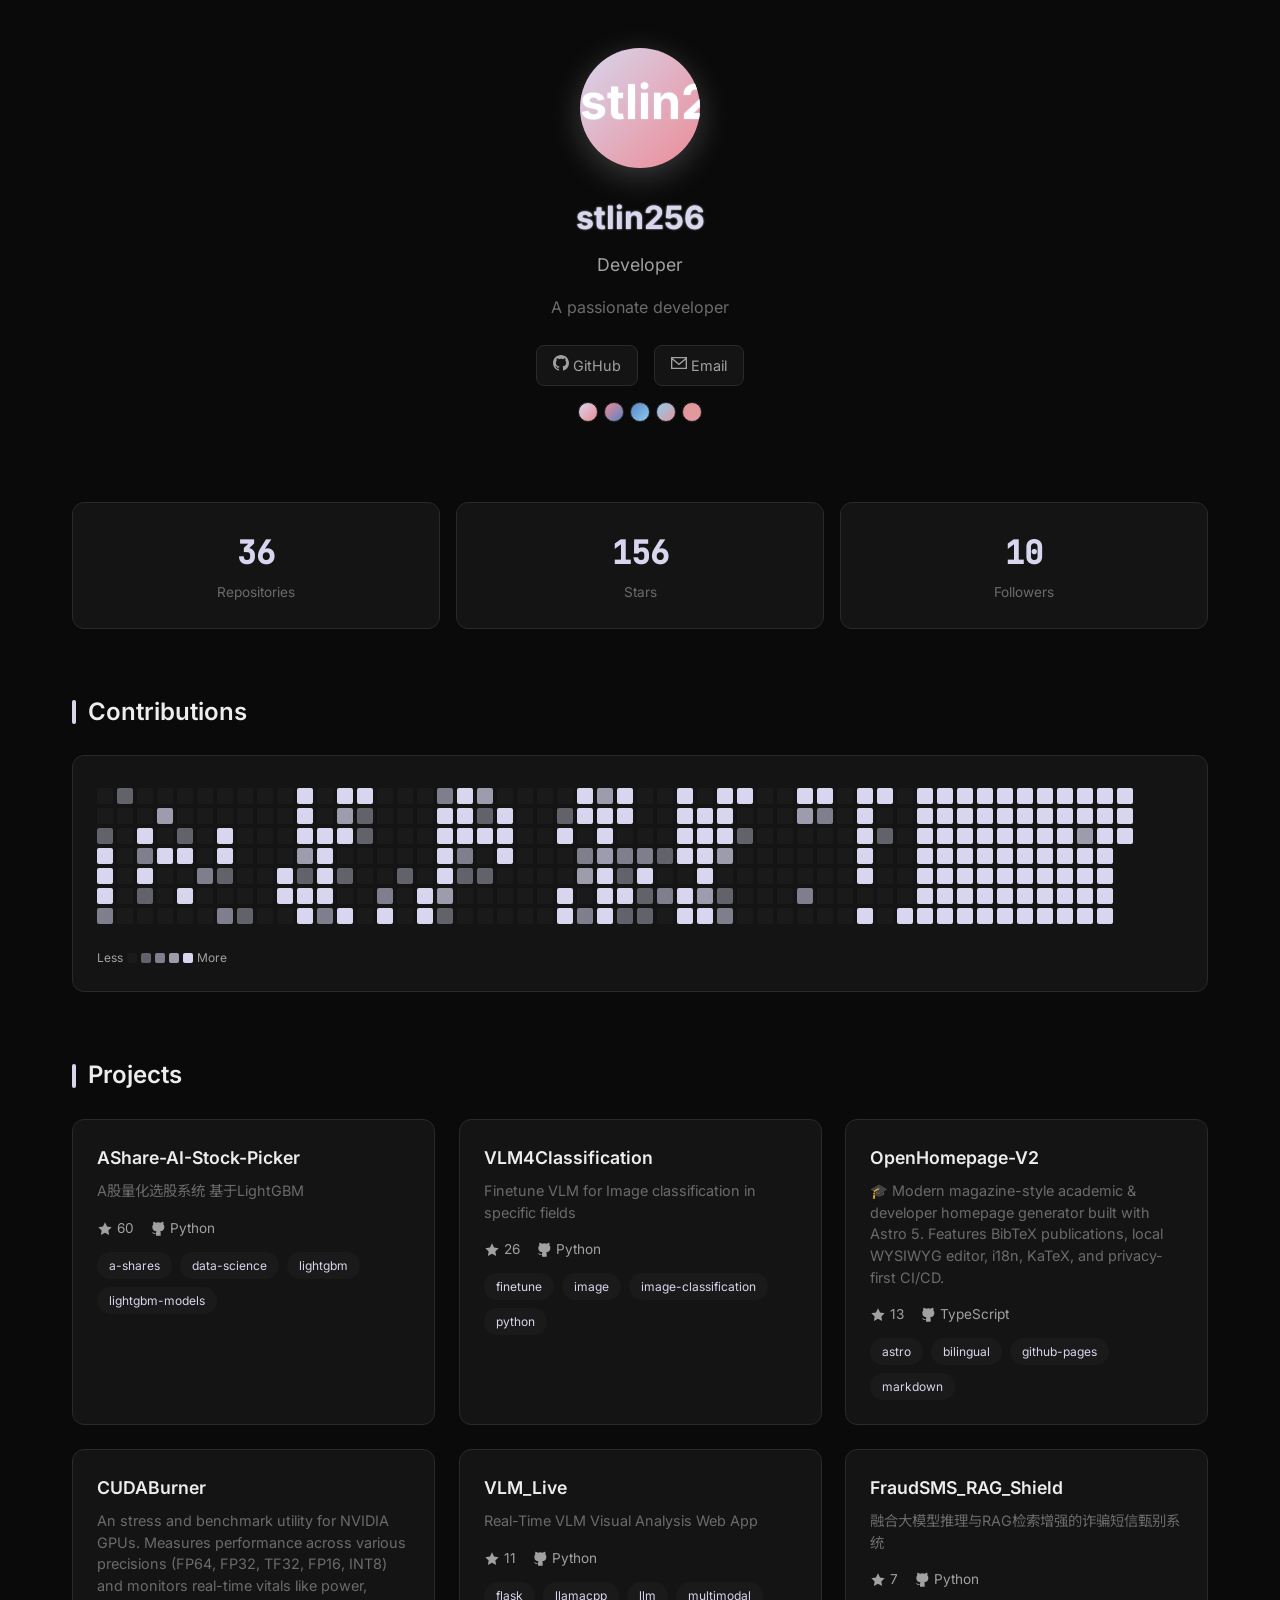
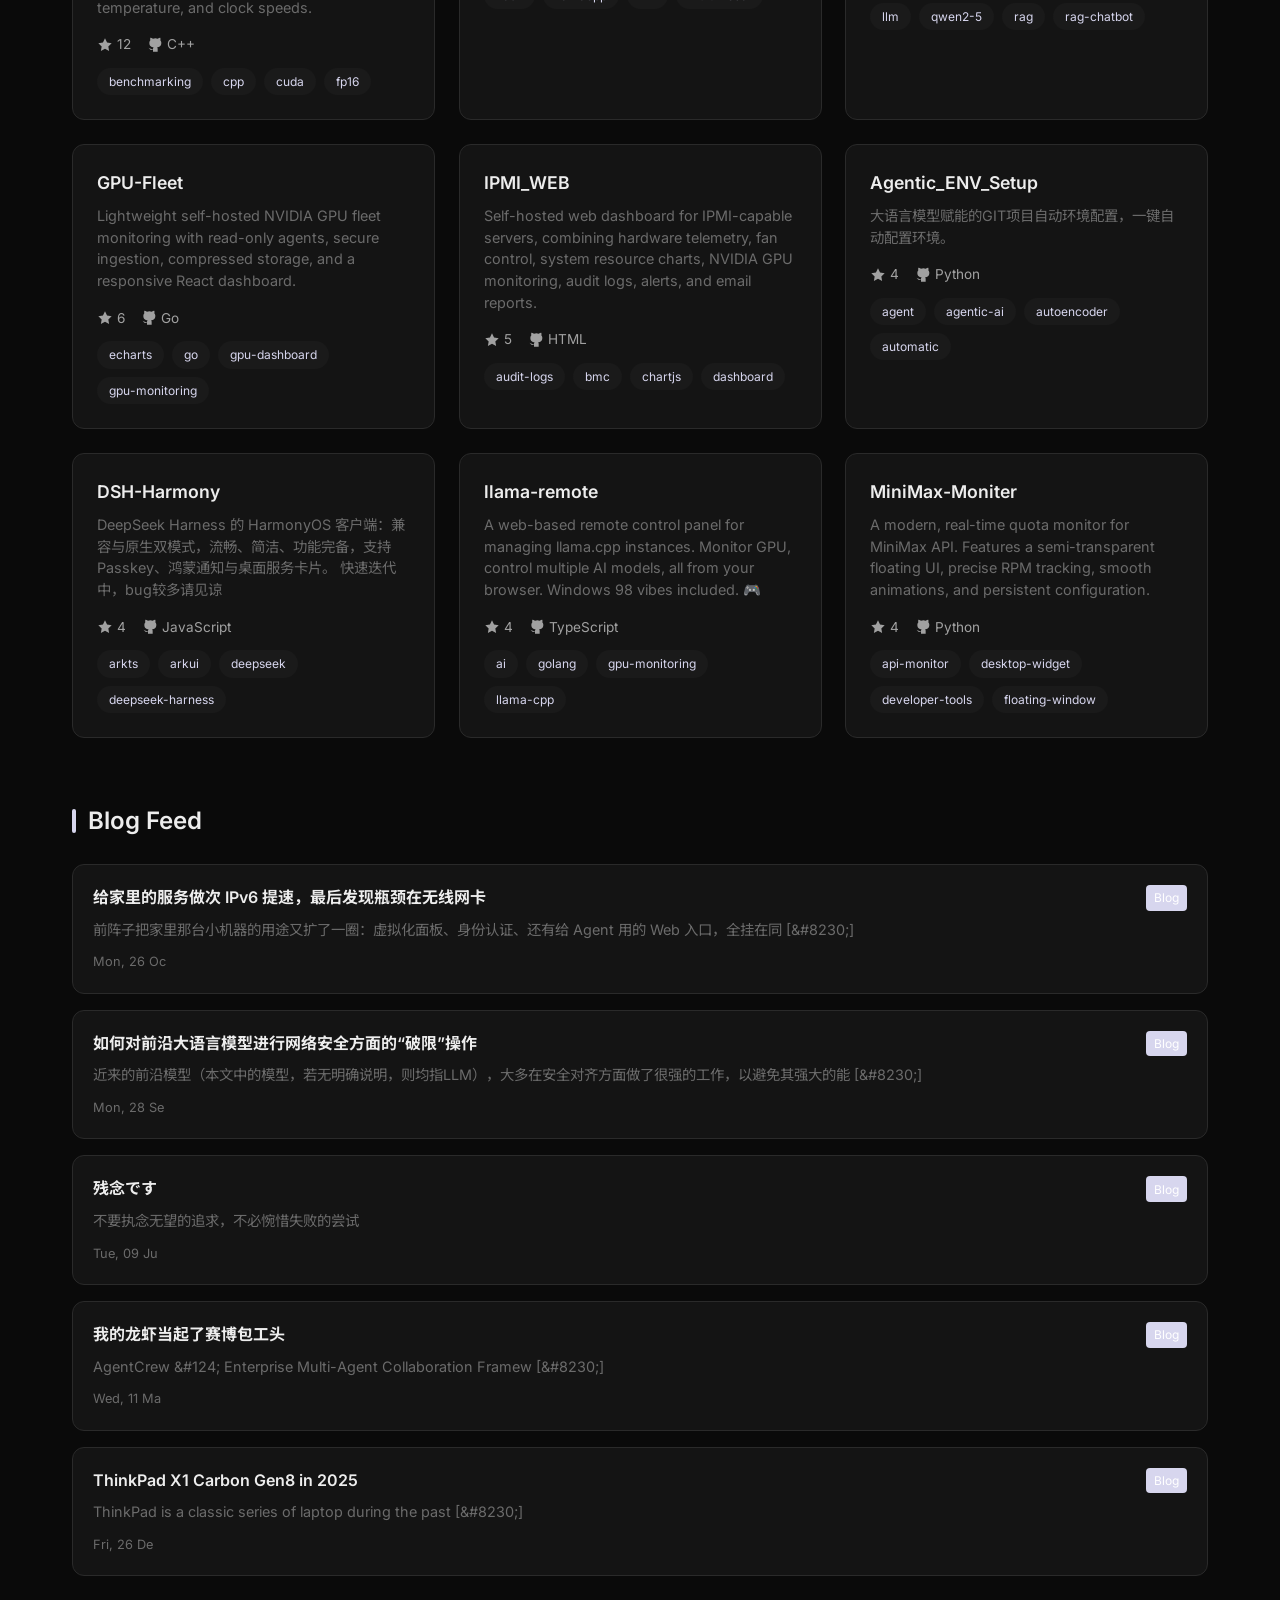
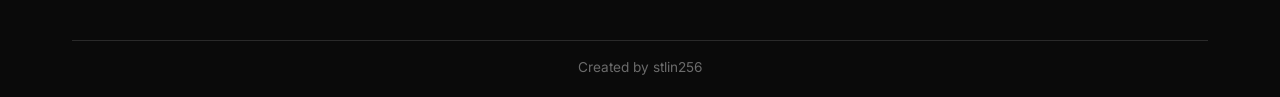
==== index.html @ cb75411f "deploy: c98217137fb2ddcba664c20211b975202f4ce685" ====
<!DOCTYPE html>
<html lang="zh-CN">
<head>
    <meta charset="UTF-8">
    <meta name="viewport" content="width=device-width, initial-scale=1.0">
    <title>stlin256 - Portfolio</title>
    <link rel="icon" href="static/favicon.ico" type="image/x-icon">
    <link rel="shortcut icon" href="static/favicon.ico" type="image/x-icon">
    <link rel="stylesheet" href="static/fonts.css">
    <style>
        :root {
            --bg-primary: #0a0a0a;
            --bg-secondary: #141414;
            --bg-tertiary: #1a1a1a;
            --text-primary: #ededed;
            --text-secondary: #a1a1a1;
            --text-muted: #6b6b6b;
            --accent: #b1b1b3;
            --accent-hover: #baaaac;
            --border: #2a2a2a;
            --code-bg: #1e1e1e;
            --gradient-start: #b1b1b3;
            --gradient-end: #baaaac;
        }

        * {
            margin: 0;
            padding: 0;
            box-sizing: border-box;
        }

        /* Glow animation keyframes */
        @keyframes glow-sweep {
            0% { text-shadow: 0 0 5px var(--accent), 0 0 10px var(--accent), 0 0 20px var(--accent), 0 0 30px var(--accent); opacity: 0.3; }
            20% { text-shadow: 0 0 10px var(--accent), 0 0 20px var(--accent), 0 0 40px var(--accent), 0 0 60px var(--accent); opacity: 1; }
            100% { text-shadow: 0 0 2px var(--accent); opacity: 1; }
        }

        /* Entrance animation keyframes */
        @keyframes fadeSlideUp {
            from { opacity: 0; transform: translateY(20px); }
            to { opacity: 1; transform: translateY(0); }
        }

        @keyframes fadeSlideLeft {
            from { opacity: 0; transform: translateX(20px); }
            to { opacity: 1; transform: translateX(0); }
        }

        @keyframes scaleIn {
            from { opacity: 0; transform: scale(0.95); }
            to { opacity: 1; transform: scale(1); }
        }

        /* Scroll-triggered animation */
        .animate-on-scroll {
            opacity: 0;
        }
        .animate-on-scroll.visible {
            animation-fill-mode: forwards;
        }

        @keyframes shimmer {
            0% { background-position: -200% center; }
            100% { background-position: 200% center; }
        }

        body {
            font-family: 'Inter', 'Noto Sans SC', -apple-system, BlinkMacSystemFont, sans-serif;
            background: var(--bg-primary);
            color: var(--text-primary);
            line-height: 1.6;
            min-height: 100vh;
        }

        .container {
            max-width: 1200px;
            margin: 0 auto;
            padding: 0 2rem;
        }

        /* Header */
        header {
            padding: 3rem 0;
            text-align: center;
        }

        .avatar {
            width: 120px;
            height: 120px;
            border-radius: 50%;
            margin: 0 auto 1.5rem;
            background: linear-gradient(135deg, var(--gradient-start), var(--gradient-end));
            display: flex;
            align-items: center;
            justify-content: center;
            font-size: 3rem;
            font-weight: 700;
            color: white;
            box-shadow: 0 8px 32px rgba(177, 177, 179, 0.3);
            transition: box-shadow 0.5s cubic-bezier(0.4, 0, 0.2, 1), transform 0.3s cubic-bezier(0.4, 0, 0.2, 1), filter 0.3s cubic-bezier(0.4, 0, 0.2, 1);
        }

        .avatar.glow {
            animation: glow-sweep 0.8s cubic-bezier(0.4, 0, 0.2, 1) forwards;
        }

        h1 {
            font-size: 2rem;
            font-weight: 700;
            margin-bottom: 0.5rem;
            background: linear-gradient(135deg, var(--text-primary), var(--accent));
            -webkit-background-clip: text;
            -webkit-text-fill-color: transparent;
            background-clip: text;
            transition: filter 0.3s cubic-bezier(0.4, 0, 0.2, 1);
        }

        h1.glow {
            animation: glow-sweep 0.8s cubic-bezier(0.4, 0, 0.2, 1) forwards;
        }

        .title {
            color: var(--text-secondary);
            font-size: 1.1rem;
            margin-bottom: 1rem;
        }

        .bio {
            color: var(--text-muted);
            max-width: 600px;
            margin: 0 auto 1.5rem;
        }

        .social-links {
            display: flex;
            gap: 1rem;
            justify-content: center;
            flex-wrap: wrap;
        }

        .social-link {
            color: var(--text-secondary);
            text-decoration: none;
            padding: 0.5rem 1rem;
            border-radius: 8px;
            background: var(--bg-secondary);
            border: 1px solid var(--border);
            transition: all 0.25s cubic-bezier(0.4, 0, 0.2, 1);
            font-size: 0.9rem;
        }

        .social-link:hover {
            background: var(--bg-tertiary);
            border-color: var(--accent);
            color: var(--accent);
        }

        /* GitHub Stats */
        .github-stats {
            display: grid;
            grid-template-columns: repeat(auto-fit, minmax(150px, 1fr));
            gap: 1rem;
            margin: 2rem 0;
        }

        .stat-card {
            background: var(--bg-secondary);
            border: 1px solid var(--border);
            border-radius: 12px;
            padding: 1.5rem;
            text-align: center;
            transition: all 0.3s cubic-bezier(0.4, 0, 0.2, 1);
        }

        .stat-card.animate-on-scroll {
            animation: fadeSlideUp 0.5s cubic-bezier(0.4, 0, 0.2, 1) forwards;
        }

        .stat-card:nth-child(1) { animation-delay: 0s; }
        .stat-card:nth-child(2) { animation-delay: 0.1s; }
        .stat-card:nth-child(3) { animation-delay: 0.2s; }

        .stat-card:hover {
            border-color: var(--accent);
            transform: translateY(-4px);
            box-shadow: 0 8px 25px rgba(0, 0, 0, 0.25);
        }

        .stat-value {
            font-size: 2rem;
            font-weight: 700;
            color: var(--accent);
            font-family: 'JetBrains Mono', monospace;
        }

        .stat-label {
            color: var(--text-muted);
            font-size: 0.85rem;
            margin-top: 0.25rem;
        }

        /* Sections */
        section {
            margin: 4rem 0;
        }

        .section-title {
            font-size: 1.5rem;
            font-weight: 600;
            margin-bottom: 1.5rem;
            display: flex;
            align-items: center;
            gap: 0.75rem;
        }

        .section-title.animate-on-scroll {
            animation: fadeSlideLeft 0.5s cubic-bezier(0.4, 0, 0.2, 1) forwards;
        }

        .section-title::before {
            content: '';
            width: 4px;
            height: 1.5rem;
            background: var(--accent);
            border-radius: 2px;
        }

        /* GitHub Contribution Graph */
        .contribution-graph {
            background: var(--bg-secondary);
            border: 1px solid var(--border);
            border-radius: 12px;
            padding: 1.5rem;
            overflow-x: auto;
        }

        .contribution-graph.animate-on-scroll {
            animation: fadeSlideUp 0.5s cubic-bezier(0.4, 0, 0.2, 1) forwards;
        }

        .contribution-grid {
            display: flex;
            gap: 3px;
            padding: 0.5rem 0;
        }

        @media (min-width: 769px) {
            .contribution-graph {
                overflow-x: auto;
            }
            .contribution-grid {
                gap: 4px;
            }
        }

        .contribution-week {
            display: flex;
            flex-direction: column;
            gap: 3px;
        }

        .contribution-day {
            width: 12px;
            height: 12px;
            border-radius: 2px;
            transition: transform 0.1s;
        }

        @media (min-width: 769px) {
            .contribution-day {
                width: 16px;
                height: 16px;
            }
            .contribution-week {
                gap: 4px;
            }
        }

        .contribution-day:hover {
            transform: scale(1.4);
            transition: transform 0.15s cubic-bezier(0.4, 0, 0.2, 1);
        }

        .contribution-day.c0 {
            background: var(--bg-tertiary) !important;
        }

        .contribution-day.c1 {
            background: var(--accent);
            opacity: 0.4;
        }

        .contribution-day.c2 {
            background: var(--accent);
            opacity: 0.55;
        }

        .contribution-day.c3 {
            background: var(--accent);
            opacity: 0.7;
        }

        .contribution-day.c4,
        .contribution-day.c5,
        .contribution-day.c6,
        .contribution-day.c7,
        .contribution-day.c8,
        .contribution-day.c9,
        .contribution-day.c10,
        .contribution-day.c11,
        .contribution-day.c12,
        .contribution-day.c13,
        .contribution-day.c14,
        .contribution-day.c15,
        .contribution-day.c16,
        .contribution-day.c17,
        .contribution-day.c18,
        .contribution-day.c19,
        .contribution-day.c20,
        .contribution-day.c21,
        .contribution-day.c22,
        .contribution-day.c23,
        .contribution-day.c24,
        .contribution-day.c25,
        .contribution-day.c26,
        .contribution-day.c27,
        .contribution-day.c28,
        .contribution-day.c29,
        .contribution-day.c30,
        .contribution-day.c31,
        .contribution-day.c32,
        .contribution-day.c33,
        .contribution-day.c34,
        .contribution-day.c35,
        .contribution-day.c36,
        .contribution-day.c37,
        .contribution-day.c38,
        .contribution-day.c39,
        .contribution-day.c40,
        .contribution-day.c41,
        .contribution-day.c42,
        .contribution-day.c43,
        .contribution-day.c44,
        .contribution-day.c45,
        .contribution-day.c46,
        .contribution-day.c47,
        .contribution-day.c48,
        .contribution-day.c49,
        .contribution-day.c50,
        .contribution-day.c51,
        .contribution-day.c52,
        .contribution-day.c53,
        .contribution-day.c54,
        .contribution-day.c55 {
            background: var(--accent) !important;
        }

        .contribution-legend {
            display: flex;
            align-items: center;
            gap: 4px;
            margin-top: 1rem;
            font-size: 0.75rem;
            color: var(--text-secondary);
        }

        .contribution-legend .contribution-day {
            width: 10px;
            height: 10px;
        }

        /* Projects Grid */
        .projects-grid {
            display: grid;
            grid-template-columns: repeat(auto-fill, minmax(320px, 1fr));
            gap: 1.5rem;
        }

        .project-card {
            background: var(--bg-secondary);
            border: 1px solid var(--border);
            border-radius: 12px;
            padding: 1.5rem;
            transition: all 0.3s cubic-bezier(0.4, 0, 0.2, 1);
            text-decoration: none;
            color: inherit;
            display: block;
            cursor: pointer;
        }

        .project-card.animate-on-scroll {
            animation: scaleIn 0.4s cubic-bezier(0.4, 0, 0.2, 1) forwards;
        }

        .project-card:hover {
            border-color: var(--accent);
            transform: translateY(-6px) scale(1.02);
            box-shadow: 0 16px 50px rgba(0, 0, 0, 0.35);
        }

        .project-name {
            font-size: 1.1rem;
            font-weight: 600;
            margin-bottom: 0.5rem;
            color: var(--text-primary);
        }

        .project-desc {
            color: var(--text-muted);
            font-size: 0.9rem;
            margin-bottom: 1rem;
            line-height: 1.5;
        }

        .project-stats {
            display: flex;
            gap: 1rem;
            font-size: 0.85rem;
            color: var(--text-secondary);
        }

        .project-stat {
            display: flex;
            align-items: center;
            gap: 0.25rem;
        }

        .project-stat svg {
            width: 16px;
            height: 16px;
        }

        .project-topics {
            display: flex;
            gap: 0.5rem;
            flex-wrap: wrap;
            margin-top: 0.75rem;
        }

        .topic {
            background: var(--bg-tertiary);
            color: var(--accent);
            padding: 0.25rem 0.75rem;
            border-radius: 20px;
            font-size: 0.75rem;
        }

        /* RSS Feed */
        .rss-list {
            display: flex;
            flex-direction: column;
            gap: 1rem;
        }

        .rss-item {
            background: var(--bg-secondary);
            border: 1px solid var(--border);
            border-radius: 12px;
            padding: 1.25rem;
            transition: all 0.3s cubic-bezier(0.4, 0, 0.2, 1);
            text-decoration: none;
            color: inherit;
            display: block;
            cursor: pointer;
        }

        .rss-item.animate-on-scroll {
            animation: fadeSlideLeft 0.4s cubic-bezier(0.4, 0, 0.2, 1) forwards;
        }

        .rss-item:hover {
            border-color: var(--accent);
            transform: translateX(8px);
            box-shadow: 0 8px 25px rgba(0, 0, 0, 0.2);
        }

        .rss-header {
            display: flex;
            flex-wrap: wrap;
            align-items: center;
            gap: 8px;
            margin-bottom: 0.5rem;
        }

        .rss-title {
            font-weight: 600;
            color: var(--text-primary);
            flex: 1;
            min-width: 200px;
        }

        .rss-source {
            background: var(--accent);
            color: white;
            padding: 0.2rem 0.5rem;
            border-radius: 4px;
            font-size: 0.75rem;
            white-space: nowrap;
        }

        .rss-summary {
            color: var(--text-muted);
            font-size: 0.9rem;
            line-height: 1.5;
        }

        .rss-date {
            color: var(--text-muted);
            font-size: 0.8rem;
            margin-top: 0.75rem;
        }

        /* Footer */
        footer {
            text-align: center;
            padding: 1rem 0;
            color: var(--text-muted);
            font-size: 0.85rem;
            border-top: 1px solid var(--border);
            margin-top: 2rem;
        }


        /* Contribution Tooltip */
        .contrib-tooltip {
            position: absolute;
            background: rgba(0, 0, 0, 0.85);
            color: #fff;
            padding: 6px 12px;
            border-radius: 6px;
            font-size: 12px;
            font-weight: 500;
            pointer-events: none;
            opacity: 0;
            transition: opacity 0.2s;
            z-index: 1000;
            white-space: nowrap;
            transform: translate(-50%, -100%);
            margin-top: -8px;
            box-shadow: 0 4px 12px rgba(0, 0, 0, 0.3);
        }
        .contrib-tooltip::after {
            content: '';
            position: absolute;
            top: 100%;
            left: 50%;
            margin-left: -5px;
            border-width: 5px;
            border-style: solid;
            border-color: rgba(0, 0, 0, 0.85) transparent transparent transparent;
        }

        .contribution-day.active {
            transform: scale(1.3);
            box-shadow: 0 0 0 1px var(--bg-primary);
        }

        /* Responsive */
        @media (max-width: 768px) {
            .container {
                padding: 0 1rem;
            }
            
            h1 {
                font-size: 1.5rem;
            }
            
            .projects-grid {
                grid-template-columns: 1fr;
            }
            
            .github-stats {
                grid-template-columns: repeat(2, 1fr);
            }
        }
    </style>
</head>
<body>
    <div class="container">
        <!-- Header -->
        <header>
            <div class="avatar">
                
                <img src="https://avatars.githubusercontent.com/u/196904574?v=4" alt="stlin256" style="width: 100%; height: 100%; border-radius: 50%; object-fit: cover;">
                
            </div>
            <h1>stlin256</h1>
            <p class="title">Developer</p>
            <p class="bio">A passionate developer</p>
            <div class="social-links">
                
                <a href="https://github.com/stlin256" target="_blank" class="social-link">
                    <svg width="16" height="16" viewBox="0 0 24 24" fill="currentColor"><path d="M12 0c-6.626 0-12 5.373-12 12 0 5.302 3.438 9.8 8.207 11.387.599.111.793-.261.793-.577v-2.234c-3.338.726-4.033-1.416-4.033-1.416-.546-1.387-1.333-1.756-1.333-1.756-1.089-.745.083-.729.083-.729 1.205.084 1.839 1.237 1.839 1.237 1.07 1.834 2.807 1.304 3.492.997.107-.775.418-1.305.762-1.604-2.665-.305-5.467-1.334-5.467-5.931 0-1.311.469-2.381 1.236-3.221-.124-.303-.535-1.524.117-3.176 0 0 1.008-.322 3.301 1.23.957-.266 1.983-.399 3.003-.404 1.02.005 2.047.138 3.006.404 2.291-1.552 3.297-1.23 3.297-1.23.653 1.653.242 2.874.118 3.176.77.84 1.235 1.911 1.235 3.221 0 4.609-2.807 5.624-5.479 5.921.43.372.823 1.102.823 2.222v3.293c0 .319.192.694.801.576 4.765-1.589 8.199-6.086 8.199-11.386 0-6.627-5.373-12-12-12z"/></svg>
                    GitHub
                </a>
                
                
                <a href="mailto:yjzlxljy@outlook.com" class="social-link">
                    <svg width="16" height="16" viewBox="0 0 24 24" fill="currentColor"><path d="M0 3v18h24v-18h-24zm21.518 2l-9.518 7.713-9.518-7.713h19.036zm-19.518 14v-11.817l10 8.104 10-8.104v11.817h-20z"/></svg>
                    Email
                </a>
                
                
            </div>
            <!-- Color Scheme Buttons -->
            <div class="color-schemes" style="display:flex;justify-content:center;gap:6px;margin-top:1rem">
                
                <button class="scheme-btn" data-scheme="0" 
                    style="width:20px;height:20px;border-radius:50%;border:1px solid var(--border);cursor:pointer;padding:0;background:linear-gradient(135deg, #d7d6ee, #ec8b95)"
                    title="Scheme 1"></button>
                
                <button class="scheme-btn" data-scheme="1" 
                    style="width:20px;height:20px;border-radius:50%;border:1px solid var(--border);cursor:pointer;padding:0;background:linear-gradient(135deg, #ec8b95, #5a83c5)"
                    title="Scheme 2"></button>
                
                <button class="scheme-btn" data-scheme="2" 
                    style="width:20px;height:20px;border-radius:50%;border:1px solid var(--border);cursor:pointer;padding:0;background:linear-gradient(135deg, #5a83c5, #8dccf0)"
                    title="Scheme 3"></button>
                
                <button class="scheme-btn" data-scheme="3" 
                    style="width:20px;height:20px;border-radius:50%;border:1px solid var(--border);cursor:pointer;padding:0;background:linear-gradient(135deg, #8dccf0, #e2989d)"
                    title="Scheme 4"></button>
                
                <button class="scheme-btn" data-scheme="4" 
                    style="width:20px;height:20px;border-radius:50%;border:1px solid var(--border);cursor:pointer;padding:0;background:linear-gradient(135deg, #e2989d, #e2989d)"
                    title="Scheme 5"></button>
                
            </div>
        </header>

        <!-- GitHub Stats -->
        
        <div class="github-stats">
            <div class="stat-card animate-on-scroll">
                <div class="stat-value">36</div>
                <div class="stat-label">Repositories</div>
            </div>
            <div class="stat-card animate-on-scroll">
                <div class="stat-value">156</div>
                <div class="stat-label">Stars</div>
            </div>
            <div class="stat-card animate-on-scroll">
                <div class="stat-value">10</div>
                <div class="stat-label">Followers</div>
            </div>
        </div>
        

        <!-- GitHub Contributions -->
        
        <section>
            <h2 class="section-title animate-on-scroll">Contributions</h2>
            <div class="contribution-graph animate-on-scroll">
                
                
                    
                        
                    
                        
                    
                        
                    
                        
                    
                        
                    
                        
                    
                        
                    
                
                    
                        
                    
                        
                    
                        
                    
                        
                    
                        
                    
                        
                    
                        
                    
                
                    
                        
                    
                        
                    
                        
                    
                        
                    
                        
                    
                        
                    
                        
                    
                
                    
                        
                    
                        
                    
                        
                    
                        
                    
                        
                    
                        
                    
                        
                    
                
                    
                        
                    
                        
                    
                        
                    
                        
                    
                        
                    
                        
                    
                        
                    
                
                    
                        
                    
                        
                    
                        
                    
                        
                    
                        
                    
                        
                    
                        
                    
                
                    
                        
                    
                        
                    
                        
                    
                        
                    
                        
                    
                        
                    
                        
                    
                
                    
                        
                    
                        
                    
                        
                    
                        
                    
                        
                    
                        
                    
                        
                    
                
                    
                        
                    
                        
                    
                        
                    
                        
                    
                        
                    
                        
                    
                        
                    
                
                    
                        
                    
                        
                    
                        
                    
                        
                    
                        
                    
                        
                    
                        
                    
                
                    
                        
                    
                        
                    
                        
                    
                        
                    
                        
                    
                        
                    
                        
                    
                
                    
                        
                    
                        
                    
                        
                    
                        
                    
                        
                    
                        
                    
                        
                    
                
                    
                        
                    
                        
                    
                        
                    
                        
                    
                        
                    
                        
                    
                        
                    
                
                    
                        
                    
                        
                    
                        
                    
                        
                    
                        
                    
                        
                    
                        
                    
                
                    
                        
                    
                        
                    
                        
                    
                        
                    
                        
                    
                        
                    
                        
                    
                
                    
                        
                    
                        
                    
                        
                    
                        
                    
                        
                    
                        
                    
                        
                    
                
                    
                        
                    
                        
                    
                        
                    
                        
                    
                        
                    
                        
                    
                        
                    
                
                    
                        
                    
                        
                    
                        
                    
                        
                    
                        
                    
                        
                    
                        
                    
                
                    
                        
                    
                        
                    
                        
                    
                        
                    
                        
                    
                        
                    
                        
                    
                
                    
                        
                    
                        
                    
                        
                    
                        
                    
                        
                    
                        
                    
                        
                    
                
                    
                        
                    
                        
                    
                        
                    
                        
                    
                        
                    
                        
                    
                        
                    
                
                    
                        
                    
                        
                    
                        
                    
                        
                    
                        
                    
                        
                    
                        
                    
                
                    
                        
                    
                        
                    
                        
                    
                        
                    
                        
                    
                        
                    
                        
                    
                
                    
                        
                    
                        
                    
                        
                    
                        
                    
                        
                    
                        
                    
                        
                    
                
                    
                        
                    
                        
                    
                        
                    
                        
                    
                        
                    
                        
                    
                        
                    
                
                    
                        
                    
                        
                    
                        
                    
                        
                    
                        
                    
                        
                    
                        
                    
                
                    
                        
                    
                        
                    
                        
                    
                        
                    
                        
                    
                        
                    
                        
                    
                
                    
                        
                    
                        
                    
                        
                    
                        
                    
                        
                    
                        
                    
                        
                    
                
                    
                        
                    
                        
                    
                        
                    
                        
                    
                        
                    
                        
                    
                        
                    
                
                    
                        
                    
                        
                    
                        
                    
                        
                    
                        
                    
                        
                    
                        
                    
                
                    
                        
                    
                        
                    
                        
                    
                        
                    
                        
                    
                        
                    
                        
                    
                
                    
                        
                    
                        
                    
                        
                    
                        
                    
                        
                    
                        
                    
                        
                    
                
                    
                        
                    
                        
                    
                        
                    
                        
                    
                        
                    
                        
                    
                        
                    
                
                    
                        
                    
                        
                    
                        
                    
                        
                    
                        
                    
                        
                    
                        
                    
                
                    
                        
                    
                        
                    
                        
                    
                        
                    
                        
                    
                        
                    
                        
                    
                
                    
                        
                    
                        
                    
                        
                    
                        
                    
                        
                    
                        
                    
                        
                    
                
                    
                        
                    
                        
                    
                        
                    
                        
                    
                        
                    
                        
                    
                        
                    
                
                    
                        
                    
                        
                    
                        
                    
                        
                    
                        
                    
                        
                    
                        
                    
                
                    
                        
                    
                        
                    
                        
                    
                        
                    
                        
                    
                        
                    
                        
                    
                
                    
                        
                    
                        
                    
                        
                    
                        
                    
                        
                    
                        
                    
                        
                    
                
                    
                        
                    
                        
                    
                        
                    
                        
                    
                        
                    
                        
                    
                        
                    
                
                    
                        
                    
                        
                    
                        
                    
                        
                    
                        
                    
                        
                    
                        
                    
                
                    
                        
                    
                        
                    
                        
                    
                        
                    
                        
                    
                        
                    
                        
                    
                
                    
                        
                    
                        
                    
                        
                    
                        
                    
                        
                    
                        
                    
                        
                    
                
                    
                        
                    
                        
                    
                        
                    
                        
                    
                        
                    
                        
                    
                        
                    
                
                    
                        
                    
                        
                    
                        
                    
                        
                    
                        
                    
                        
                    
                        
                    
                
                    
                        
                    
                        
                    
                        
                    
                        
                    
                        
                    
                        
                    
                        
                    
                
                    
                        
                    
                        
                    
                        
                    
                        
                    
                        
                    
                        
                    
                        
                    
                
                    
                        
                    
                        
                    
                        
                    
                        
                    
                        
                    
                        
                    
                        
                    
                
                    
                        
                    
                        
                    
                        
                    
                        
                    
                        
                    
                        
                    
                        
                    
                
                    
                        
                    
                        
                    
                        
                    
                        
                    
                        
                    
                        
                    
                        
                    
                
                    
                        
                    
                        
                    
                        
                    
                        
                    
                        
                    
                        
                    
                        
                    
                
                    
                        
                    
                        
                    
                        
                    
                
                <div class="contribution-grid">
                    
                    <div class="contribution-week">
                        
                        <div class="contribution-day c0" data-date="2025-11-09" data-title="2025-11-09: 0 contributions"></div>
                        
                        <div class="contribution-day c0" data-date="2025-11-10" data-title="2025-11-10: 0 contributions"></div>
                        
                        <div class="contribution-day c1" data-date="2025-11-11" data-title="2025-11-11: 1 contributions"></div>
                        
                        <div class="contribution-day c11" data-date="2025-11-12" data-title="2025-11-12: 11 contributions"></div>
                        
                        <div class="contribution-day c6" data-date="2025-11-13" data-title="2025-11-13: 6 contributions"></div>
                        
                        <div class="contribution-day c4" data-date="2025-11-14" data-title="2025-11-14: 4 contributions"></div>
                        
                        <div class="contribution-day c2" data-date="2025-11-15" data-title="2025-11-15: 2 contributions"></div>
                        
                    </div>
                    
                    <div class="contribution-week">
                        
                        <div class="contribution-day c1" data-date="2025-11-16" data-title="2025-11-16: 1 contributions"></div>
                        
                        <div class="contribution-day c0" data-date="2025-11-17" data-title="2025-11-17: 0 contributions"></div>
                        
                        <div class="contribution-day c0" data-date="2025-11-18" data-title="2025-11-18: 0 contributions"></div>
                        
                        <div class="contribution-day c0" data-date="2025-11-19" data-title="2025-11-19: 0 contributions"></div>
                        
                        <div class="contribution-day c0" data-date="2025-11-20" data-title="2025-11-20: 0 contributions"></div>
                        
                        <div class="contribution-day c0" data-date="2025-11-21" data-title="2025-11-21: 0 contributions"></div>
                        
                        <div class="contribution-day c0" data-date="2025-11-22" data-title="2025-11-22: 0 contributions"></div>
                        
                    </div>
                    
                    <div class="contribution-week">
                        
                        <div class="contribution-day c0" data-date="2025-11-23" data-title="2025-11-23: 0 contributions"></div>
                        
                        <div class="contribution-day c0" data-date="2025-11-24" data-title="2025-11-24: 0 contributions"></div>
                        
                        <div class="contribution-day c8" data-date="2025-11-25" data-title="2025-11-25: 8 contributions"></div>
                        
                        <div class="contribution-day c2" data-date="2025-11-26" data-title="2025-11-26: 2 contributions"></div>
                        
                        <div class="contribution-day c13" data-date="2025-11-27" data-title="2025-11-27: 13 contributions"></div>
                        
                        <div class="contribution-day c1" data-date="2025-11-28" data-title="2025-11-28: 1 contributions"></div>
                        
                        <div class="contribution-day c0" data-date="2025-11-29" data-title="2025-11-29: 0 contributions"></div>
                        
                    </div>
                    
                    <div class="contribution-week">
                        
                        <div class="contribution-day c0" data-date="2025-11-30" data-title="2025-11-30: 0 contributions"></div>
                        
                        <div class="contribution-day c3" data-date="2025-12-01" data-title="2025-12-01: 3 contributions"></div>
                        
                        <div class="contribution-day c0" data-date="2025-12-02" data-title="2025-12-02: 0 contributions"></div>
                        
                        <div class="contribution-day c5" data-date="2025-12-03" data-title="2025-12-03: 5 contributions"></div>
                        
                        <div class="contribution-day c0" data-date="2025-12-04" data-title="2025-12-04: 0 contributions"></div>
                        
                        <div class="contribution-day c0" data-date="2025-12-05" data-title="2025-12-05: 0 contributions"></div>
                        
                        <div class="contribution-day c0" data-date="2025-12-06" data-title="2025-12-06: 0 contributions"></div>
                        
                    </div>
                    
                    <div class="contribution-week">
                        
                        <div class="contribution-day c0" data-date="2025-12-07" data-title="2025-12-07: 0 contributions"></div>
                        
                        <div class="contribution-day c0" data-date="2025-12-08" data-title="2025-12-08: 0 contributions"></div>
                        
                        <div class="contribution-day c1" data-date="2025-12-09" data-title="2025-12-09: 1 contributions"></div>
                        
                        <div class="contribution-day c4" data-date="2025-12-10" data-title="2025-12-10: 4 contributions"></div>
                        
                        <div class="contribution-day c0" data-date="2025-12-11" data-title="2025-12-11: 0 contributions"></div>
                        
                        <div class="contribution-day c13" data-date="2025-12-12" data-title="2025-12-12: 13 contributions"></div>
                        
                        <div class="contribution-day c0" data-date="2025-12-13" data-title="2025-12-13: 0 contributions"></div>
                        
                    </div>
                    
                    <div class="contribution-week">
                        
                        <div class="contribution-day c0" data-date="2025-12-14" data-title="2025-12-14: 0 contributions"></div>
                        
                        <div class="contribution-day c0" data-date="2025-12-15" data-title="2025-12-15: 0 contributions"></div>
                        
                        <div class="contribution-day c0" data-date="2025-12-16" data-title="2025-12-16: 0 contributions"></div>
                        
                        <div class="contribution-day c0" data-date="2025-12-17" data-title="2025-12-17: 0 contributions"></div>
                        
                        <div class="contribution-day c2" data-date="2025-12-18" data-title="2025-12-18: 2 contributions"></div>
                        
                        <div class="contribution-day c0" data-date="2025-12-19" data-title="2025-12-19: 0 contributions"></div>
                        
                        <div class="contribution-day c0" data-date="2025-12-20" data-title="2025-12-20: 0 contributions"></div>
                        
                    </div>
                    
                    <div class="contribution-week">
                        
                        <div class="contribution-day c0" data-date="2025-12-21" data-title="2025-12-21: 0 contributions"></div>
                        
                        <div class="contribution-day c0" data-date="2025-12-22" data-title="2025-12-22: 0 contributions"></div>
                        
                        <div class="contribution-day c13" data-date="2025-12-23" data-title="2025-12-23: 13 contributions"></div>
                        
                        <div class="contribution-day c9" data-date="2025-12-24" data-title="2025-12-24: 9 contributions"></div>
                        
                        <div class="contribution-day c1" data-date="2025-12-25" data-title="2025-12-25: 1 contributions"></div>
                        
                        <div class="contribution-day c0" data-date="2025-12-26" data-title="2025-12-26: 0 contributions"></div>
                        
                        <div class="contribution-day c2" data-date="2025-12-27" data-title="2025-12-27: 2 contributions"></div>
                        
                    </div>
                    
                    <div class="contribution-week">
                        
                        <div class="contribution-day c0" data-date="2025-12-28" data-title="2025-12-28: 0 contributions"></div>
                        
                        <div class="contribution-day c0" data-date="2025-12-29" data-title="2025-12-29: 0 contributions"></div>
                        
                        <div class="contribution-day c0" data-date="2025-12-30" data-title="2025-12-30: 0 contributions"></div>
                        
                        <div class="contribution-day c0" data-date="2025-12-31" data-title="2025-12-31: 0 contributions"></div>
                        
                        <div class="contribution-day c0" data-date="2026-01-01" data-title="2026-01-01: 0 contributions"></div>
                        
                        <div class="contribution-day c0" data-date="2026-01-02" data-title="2026-01-02: 0 contributions"></div>
                        
                        <div class="contribution-day c1" data-date="2026-01-03" data-title="2026-01-03: 1 contributions"></div>
                        
                    </div>
                    
                    <div class="contribution-week">
                        
                        <div class="contribution-day c0" data-date="2026-01-04" data-title="2026-01-04: 0 contributions"></div>
                        
                        <div class="contribution-day c0" data-date="2026-01-05" data-title="2026-01-05: 0 contributions"></div>
                        
                        <div class="contribution-day c0" data-date="2026-01-06" data-title="2026-01-06: 0 contributions"></div>
                        
                        <div class="contribution-day c0" data-date="2026-01-07" data-title="2026-01-07: 0 contributions"></div>
                        
                        <div class="contribution-day c0" data-date="2026-01-08" data-title="2026-01-08: 0 contributions"></div>
                        
                        <div class="contribution-day c0" data-date="2026-01-09" data-title="2026-01-09: 0 contributions"></div>
                        
                        <div class="contribution-day c0" data-date="2026-01-10" data-title="2026-01-10: 0 contributions"></div>
                        
                    </div>
                    
                    <div class="contribution-week">
                        
                        <div class="contribution-day c0" data-date="2026-01-11" data-title="2026-01-11: 0 contributions"></div>
                        
                        <div class="contribution-day c0" data-date="2026-01-12" data-title="2026-01-12: 0 contributions"></div>
                        
                        <div class="contribution-day c0" data-date="2026-01-13" data-title="2026-01-13: 0 contributions"></div>
                        
                        <div class="contribution-day c0" data-date="2026-01-14" data-title="2026-01-14: 0 contributions"></div>
                        
                        <div class="contribution-day c5" data-date="2026-01-15" data-title="2026-01-15: 5 contributions"></div>
                        
                        <div class="contribution-day c7" data-date="2026-01-16" data-title="2026-01-16: 7 contributions"></div>
                        
                        <div class="contribution-day c0" data-date="2026-01-17" data-title="2026-01-17: 0 contributions"></div>
                        
                    </div>
                    
                    <div class="contribution-week">
                        
                        <div class="contribution-day c4" data-date="2026-01-18" data-title="2026-01-18: 4 contributions"></div>
                        
                        <div class="contribution-day c8" data-date="2026-01-19" data-title="2026-01-19: 8 contributions"></div>
                        
                        <div class="contribution-day c5" data-date="2026-01-20" data-title="2026-01-20: 5 contributions"></div>
                        
                        <div class="contribution-day c3" data-date="2026-01-21" data-title="2026-01-21: 3 contributions"></div>
                        
                        <div class="contribution-day c1" data-date="2026-01-22" data-title="2026-01-22: 1 contributions"></div>
                        
                        <div class="contribution-day c6" data-date="2026-01-23" data-title="2026-01-23: 6 contributions"></div>
                        
                        <div class="contribution-day c5" data-date="2026-01-24" data-title="2026-01-24: 5 contributions"></div>
                        
                    </div>
                    
                    <div class="contribution-week">
                        
                        <div class="contribution-day c0" data-date="2026-01-25" data-title="2026-01-25: 0 contributions"></div>
                        
                        <div class="contribution-day c0" data-date="2026-01-26" data-title="2026-01-26: 0 contributions"></div>
                        
                        <div class="contribution-day c16" data-date="2026-01-27" data-title="2026-01-27: 16 contributions"></div>
                        
                        <div class="contribution-day c10" data-date="2026-01-28" data-title="2026-01-28: 10 contributions"></div>
                        
                        <div class="contribution-day c15" data-date="2026-01-29" data-title="2026-01-29: 15 contributions"></div>
                        
                        <div class="contribution-day c5" data-date="2026-01-30" data-title="2026-01-30: 5 contributions"></div>
                        
                        <div class="contribution-day c2" data-date="2026-01-31" data-title="2026-01-31: 2 contributions"></div>
                        
                    </div>
                    
                    <div class="contribution-week">
                        
                        <div class="contribution-day c14" data-date="2026-02-01" data-title="2026-02-01: 14 contributions"></div>
                        
                        <div class="contribution-day c3" data-date="2026-02-02" data-title="2026-02-02: 3 contributions"></div>
                        
                        <div class="contribution-day c11" data-date="2026-02-03" data-title="2026-02-03: 11 contributions"></div>
                        
                        <div class="contribution-day c0" data-date="2026-02-04" data-title="2026-02-04: 0 contributions"></div>
                        
                        <div class="contribution-day c1" data-date="2026-02-05" data-title="2026-02-05: 1 contributions"></div>
                        
                        <div class="contribution-day c0" data-date="2026-02-06" data-title="2026-02-06: 0 contributions"></div>
                        
                        <div class="contribution-day c4" data-date="2026-02-07" data-title="2026-02-07: 4 contributions"></div>
                        
                    </div>
                    
                    <div class="contribution-week">
                        
                        <div class="contribution-day c11" data-date="2026-02-08" data-title="2026-02-08: 11 contributions"></div>
                        
                        <div class="contribution-day c1" data-date="2026-02-09" data-title="2026-02-09: 1 contributions"></div>
                        
                        <div class="contribution-day c1" data-date="2026-02-10" data-title="2026-02-10: 1 contributions"></div>
                        
                        <div class="contribution-day c0" data-date="2026-02-11" data-title="2026-02-11: 0 contributions"></div>
                        
                        <div class="contribution-day c0" data-date="2026-02-12" data-title="2026-02-12: 0 contributions"></div>
                        
                        <div class="contribution-day c0" data-date="2026-02-13" data-title="2026-02-13: 0 contributions"></div>
                        
                        <div class="contribution-day c0" data-date="2026-02-14" data-title="2026-02-14: 0 contributions"></div>
                        
                    </div>
                    
                    <div class="contribution-week">
                        
                        <div class="contribution-day c0" data-date="2026-02-15" data-title="2026-02-15: 0 contributions"></div>
                        
                        <div class="contribution-day c0" data-date="2026-02-16" data-title="2026-02-16: 0 contributions"></div>
                        
                        <div class="contribution-day c0" data-date="2026-02-17" data-title="2026-02-17: 0 contributions"></div>
                        
                        <div class="contribution-day c0" data-date="2026-02-18" data-title="2026-02-18: 0 contributions"></div>
                        
                        <div class="contribution-day c0" data-date="2026-02-19" data-title="2026-02-19: 0 contributions"></div>
                        
                        <div class="contribution-day c2" data-date="2026-02-20" data-title="2026-02-20: 2 contributions"></div>
                        
                        <div class="contribution-day c10" data-date="2026-02-21" data-title="2026-02-21: 10 contributions"></div>
                        
                    </div>
                    
                    <div class="contribution-week">
                        
                        <div class="contribution-day c0" data-date="2026-02-22" data-title="2026-02-22: 0 contributions"></div>
                        
                        <div class="contribution-day c0" data-date="2026-02-23" data-title="2026-02-23: 0 contributions"></div>
                        
                        <div class="contribution-day c0" data-date="2026-02-24" data-title="2026-02-24: 0 contributions"></div>
                        
                        <div class="contribution-day c0" data-date="2026-02-25" data-title="2026-02-25: 0 contributions"></div>
                        
                        <div class="contribution-day c1" data-date="2026-02-26" data-title="2026-02-26: 1 contributions"></div>
                        
                        <div class="contribution-day c0" data-date="2026-02-27" data-title="2026-02-27: 0 contributions"></div>
                        
                        <div class="contribution-day c0" data-date="2026-02-28" data-title="2026-02-28: 0 contributions"></div>
                        
                    </div>
                    
                    <div class="contribution-week">
                        
                        <div class="contribution-day c0" data-date="2026-03-01" data-title="2026-03-01: 0 contributions"></div>
                        
                        <div class="contribution-day c0" data-date="2026-03-02" data-title="2026-03-02: 0 contributions"></div>
                        
                        <div class="contribution-day c0" data-date="2026-03-03" data-title="2026-03-03: 0 contributions"></div>
                        
                        <div class="contribution-day c0" data-date="2026-03-04" data-title="2026-03-04: 0 contributions"></div>
                        
                        <div class="contribution-day c0" data-date="2026-03-05" data-title="2026-03-05: 0 contributions"></div>
                        
                        <div class="contribution-day c13" data-date="2026-03-06" data-title="2026-03-06: 13 contributions"></div>
                        
                        <div class="contribution-day c55" data-date="2026-03-07" data-title="2026-03-07: 96 contributions"></div>
                        
                    </div>
                    
                    <div class="contribution-week">
                        
                        <div class="contribution-day c2" data-date="2026-03-08" data-title="2026-03-08: 2 contributions"></div>
                        
                        <div class="contribution-day c55" data-date="2026-03-09" data-title="2026-03-09: 90 contributions"></div>
                        
                        <div class="contribution-day c55" data-date="2026-03-10" data-title="2026-03-10: 125 contributions"></div>
                        
                        <div class="contribution-day c38" data-date="2026-03-11" data-title="2026-03-11: 38 contributions"></div>
                        
                        <div class="contribution-day c55" data-date="2026-03-12" data-title="2026-03-12: 484 contributions"></div>
                        
                        <div class="contribution-day c3" data-date="2026-03-13" data-title="2026-03-13: 3 contributions"></div>
                        
                        <div class="contribution-day c1" data-date="2026-03-14" data-title="2026-03-14: 1 contributions"></div>
                        
                    </div>
                    
                    <div class="contribution-week">
                        
                        <div class="contribution-day c45" data-date="2026-03-15" data-title="2026-03-15: 45 contributions"></div>
                        
                        <div class="contribution-day c4" data-date="2026-03-16" data-title="2026-03-16: 4 contributions"></div>
                        
                        <div class="contribution-day c5" data-date="2026-03-17" data-title="2026-03-17: 5 contributions"></div>
                        
                        <div class="contribution-day c2" data-date="2026-03-18" data-title="2026-03-18: 2 contributions"></div>
                        
                        <div class="contribution-day c1" data-date="2026-03-19" data-title="2026-03-19: 1 contributions"></div>
                        
                        <div class="contribution-day c0" data-date="2026-03-20" data-title="2026-03-20: 0 contributions"></div>
                        
                        <div class="contribution-day c0" data-date="2026-03-21" data-title="2026-03-21: 0 contributions"></div>
                        
                    </div>
                    
                    <div class="contribution-week">
                        
                        <div class="contribution-day c3" data-date="2026-03-22" data-title="2026-03-22: 3 contributions"></div>
                        
                        <div class="contribution-day c1" data-date="2026-03-23" data-title="2026-03-23: 1 contributions"></div>
                        
                        <div class="contribution-day c14" data-date="2026-03-24" data-title="2026-03-24: 14 contributions"></div>
                        
                        <div class="contribution-day c0" data-date="2026-03-25" data-title="2026-03-25: 0 contributions"></div>
                        
                        <div class="contribution-day c1" data-date="2026-03-26" data-title="2026-03-26: 1 contributions"></div>
                        
                        <div class="contribution-day c0" data-date="2026-03-27" data-title="2026-03-27: 0 contributions"></div>
                        
                        <div class="contribution-day c0" data-date="2026-03-28" data-title="2026-03-28: 0 contributions"></div>
                        
                    </div>
                    
                    <div class="contribution-week">
                        
                        <div class="contribution-day c0" data-date="2026-03-29" data-title="2026-03-29: 0 contributions"></div>
                        
                        <div class="contribution-day c12" data-date="2026-03-30" data-title="2026-03-30: 12 contributions"></div>
                        
                        <div class="contribution-day c25" data-date="2026-03-31" data-title="2026-03-31: 25 contributions"></div>
                        
                        <div class="contribution-day c4" data-date="2026-04-01" data-title="2026-04-01: 4 contributions"></div>
                        
                        <div class="contribution-day c0" data-date="2026-04-02" data-title="2026-04-02: 0 contributions"></div>
                        
                        <div class="contribution-day c0" data-date="2026-04-03" data-title="2026-04-03: 0 contributions"></div>
                        
                        <div class="contribution-day c0" data-date="2026-04-04" data-title="2026-04-04: 0 contributions"></div>
                        
                    </div>
                    
                    <div class="contribution-week">
                        
                        <div class="contribution-day c0" data-date="2026-04-05" data-title="2026-04-05: 0 contributions"></div>
                        
                        <div class="contribution-day c0" data-date="2026-04-06" data-title="2026-04-06: 0 contributions"></div>
                        
                        <div class="contribution-day c0" data-date="2026-04-07" data-title="2026-04-07: 0 contributions"></div>
                        
                        <div class="contribution-day c0" data-date="2026-04-08" data-title="2026-04-08: 0 contributions"></div>
                        
                        <div class="contribution-day c0" data-date="2026-04-09" data-title="2026-04-09: 0 contributions"></div>
                        
                        <div class="contribution-day c0" data-date="2026-04-10" data-title="2026-04-10: 0 contributions"></div>
                        
                        <div class="contribution-day c0" data-date="2026-04-11" data-title="2026-04-11: 0 contributions"></div>
                        
                    </div>
                    
                    <div class="contribution-week">
                        
                        <div class="contribution-day c0" data-date="2026-04-12" data-title="2026-04-12: 0 contributions"></div>
                        
                        <div class="contribution-day c0" data-date="2026-04-13" data-title="2026-04-13: 0 contributions"></div>
                        
                        <div class="contribution-day c0" data-date="2026-04-14" data-title="2026-04-14: 0 contributions"></div>
                        
                        <div class="contribution-day c0" data-date="2026-04-15" data-title="2026-04-15: 0 contributions"></div>
                        
                        <div class="contribution-day c0" data-date="2026-04-16" data-title="2026-04-16: 0 contributions"></div>
                        
                        <div class="contribution-day c0" data-date="2026-04-17" data-title="2026-04-17: 0 contributions"></div>
                        
                        <div class="contribution-day c0" data-date="2026-04-18" data-title="2026-04-18: 0 contributions"></div>
                        
                    </div>
                    
                    <div class="contribution-week">
                        
                        <div class="contribution-day c0" data-date="2026-04-19" data-title="2026-04-19: 0 contributions"></div>
                        
                        <div class="contribution-day c1" data-date="2026-04-20" data-title="2026-04-20: 1 contributions"></div>
                        
                        <div class="contribution-day c9" data-date="2026-04-21" data-title="2026-04-21: 9 contributions"></div>
                        
                        <div class="contribution-day c0" data-date="2026-04-22" data-title="2026-04-22: 0 contributions"></div>
                        
                        <div class="contribution-day c0" data-date="2026-04-23" data-title="2026-04-23: 0 contributions"></div>
                        
                        <div class="contribution-day c31" data-date="2026-04-24" data-title="2026-04-24: 31 contributions"></div>
                        
                        <div class="contribution-day c14" data-date="2026-04-25" data-title="2026-04-25: 14 contributions"></div>
                        
                    </div>
                    
                    <div class="contribution-week">
                        
                        <div class="contribution-day c18" data-date="2026-04-26" data-title="2026-04-26: 18 contributions"></div>
                        
                        <div class="contribution-day c14" data-date="2026-04-27" data-title="2026-04-27: 14 contributions"></div>
                        
                        <div class="contribution-day c0" data-date="2026-04-28" data-title="2026-04-28: 0 contributions"></div>
                        
                        <div class="contribution-day c2" data-date="2026-04-29" data-title="2026-04-29: 2 contributions"></div>
                        
                        <div class="contribution-day c3" data-date="2026-04-30" data-title="2026-04-30: 3 contributions"></div>
                        
                        <div class="contribution-day c0" data-date="2026-05-01" data-title="2026-05-01: 0 contributions"></div>
                        
                        <div class="contribution-day c2" data-date="2026-05-02" data-title="2026-05-02: 2 contributions"></div>
                        
                    </div>
                    
                    <div class="contribution-week">
                        
                        <div class="contribution-day c3" data-date="2026-05-03" data-title="2026-05-03: 3 contributions"></div>
                        
                        <div class="contribution-day c12" data-date="2026-05-04" data-title="2026-05-04: 12 contributions"></div>
                        
                        <div class="contribution-day c30" data-date="2026-05-05" data-title="2026-05-05: 30 contributions"></div>
                        
                        <div class="contribution-day c3" data-date="2026-05-06" data-title="2026-05-06: 3 contributions"></div>
                        
                        <div class="contribution-day c20" data-date="2026-05-07" data-title="2026-05-07: 20 contributions"></div>
                        
                        <div class="contribution-day c11" data-date="2026-05-08" data-title="2026-05-08: 11 contributions"></div>
                        
                        <div class="contribution-day c9" data-date="2026-05-09" data-title="2026-05-09: 9 contributions"></div>
                        
                    </div>
                    
                    <div class="contribution-week">
                        
                        <div class="contribution-day c17" data-date="2026-05-10" data-title="2026-05-10: 17 contributions"></div>
                        
                        <div class="contribution-day c7" data-date="2026-05-11" data-title="2026-05-11: 7 contributions"></div>
                        
                        <div class="contribution-day c0" data-date="2026-05-12" data-title="2026-05-12: 0 contributions"></div>
                        
                        <div class="contribution-day c2" data-date="2026-05-13" data-title="2026-05-13: 2 contributions"></div>
                        
                        <div class="contribution-day c1" data-date="2026-05-14" data-title="2026-05-14: 1 contributions"></div>
                        
                        <div class="contribution-day c10" data-date="2026-05-15" data-title="2026-05-15: 10 contributions"></div>
                        
                        <div class="contribution-day c1" data-date="2026-05-16" data-title="2026-05-16: 1 contributions"></div>
                        
                    </div>
                    
                    <div class="contribution-week">
                        
                        <div class="contribution-day c0" data-date="2026-05-17" data-title="2026-05-17: 0 contributions"></div>
                        
                        <div class="contribution-day c0" data-date="2026-05-18" data-title="2026-05-18: 0 contributions"></div>
                        
                        <div class="contribution-day c0" data-date="2026-05-19" data-title="2026-05-19: 0 contributions"></div>
                        
                        <div class="contribution-day c2" data-date="2026-05-20" data-title="2026-05-20: 2 contributions"></div>
                        
                        <div class="contribution-day c5" data-date="2026-05-21" data-title="2026-05-21: 5 contributions"></div>
                        
                        <div class="contribution-day c1" data-date="2026-05-22" data-title="2026-05-22: 1 contributions"></div>
                        
                        <div class="contribution-day c1" data-date="2026-05-23" data-title="2026-05-23: 1 contributions"></div>
                        
                    </div>
                    
                    <div class="contribution-week">
                        
                        <div class="contribution-day c0" data-date="2026-05-24" data-title="2026-05-24: 0 contributions"></div>
                        
                        <div class="contribution-day c0" data-date="2026-05-25" data-title="2026-05-25: 0 contributions"></div>
                        
                        <div class="contribution-day c0" data-date="2026-05-26" data-title="2026-05-26: 0 contributions"></div>
                        
                        <div class="contribution-day c1" data-date="2026-05-27" data-title="2026-05-27: 1 contributions"></div>
                        
                        <div class="contribution-day c0" data-date="2026-05-28" data-title="2026-05-28: 0 contributions"></div>
                        
                        <div class="contribution-day c2" data-date="2026-05-29" data-title="2026-05-29: 2 contributions"></div>
                        
                        <div class="contribution-day c0" data-date="2026-05-30" data-title="2026-05-30: 0 contributions"></div>
                        
                    </div>
                    
                    <div class="contribution-week">
                        
                        <div class="contribution-day c18" data-date="2026-05-31" data-title="2026-05-31: 18 contributions"></div>
                        
                        <div class="contribution-day c16" data-date="2026-06-01" data-title="2026-06-01: 16 contributions"></div>
                        
                        <div class="contribution-day c22" data-date="2026-06-02" data-title="2026-06-02: 22 contributions"></div>
                        
                        <div class="contribution-day c7" data-date="2026-06-03" data-title="2026-06-03: 7 contributions"></div>
                        
                        <div class="contribution-day c0" data-date="2026-06-04" data-title="2026-06-04: 0 contributions"></div>
                        
                        <div class="contribution-day c32" data-date="2026-06-05" data-title="2026-06-05: 32 contributions"></div>
                        
                        <div class="contribution-day c29" data-date="2026-06-06" data-title="2026-06-06: 29 contributions"></div>
                        
                    </div>
                    
                    <div class="contribution-week">
                        
                        <div class="contribution-day c0" data-date="2026-06-07" data-title="2026-06-07: 0 contributions"></div>
                        
                        <div class="contribution-day c14" data-date="2026-06-08" data-title="2026-06-08: 14 contributions"></div>
                        
                        <div class="contribution-day c42" data-date="2026-06-09" data-title="2026-06-09: 42 contributions"></div>
                        
                        <div class="contribution-day c16" data-date="2026-06-10" data-title="2026-06-10: 16 contributions"></div>
                        
                        <div class="contribution-day c6" data-date="2026-06-11" data-title="2026-06-11: 6 contributions"></div>
                        
                        <div class="contribution-day c3" data-date="2026-06-12" data-title="2026-06-12: 3 contributions"></div>
                        
                        <div class="contribution-day c21" data-date="2026-06-13" data-title="2026-06-13: 21 contributions"></div>
                        
                    </div>
                    
                    <div class="contribution-week">
                        
                        <div class="contribution-day c54" data-date="2026-06-14" data-title="2026-06-14: 54 contributions"></div>
                        
                        <div class="contribution-day c10" data-date="2026-06-15" data-title="2026-06-15: 10 contributions"></div>
                        
                        <div class="contribution-day c14" data-date="2026-06-16" data-title="2026-06-16: 14 contributions"></div>
                        
                        <div class="contribution-day c3" data-date="2026-06-17" data-title="2026-06-17: 3 contributions"></div>
                        
                        <div class="contribution-day c0" data-date="2026-06-18" data-title="2026-06-18: 0 contributions"></div>
                        
                        <div class="contribution-day c1" data-date="2026-06-19" data-title="2026-06-19: 1 contributions"></div>
                        
                        <div class="contribution-day c2" data-date="2026-06-20" data-title="2026-06-20: 2 contributions"></div>
                        
                    </div>
                    
                    <div class="contribution-week">
                        
                        <div class="contribution-day c4" data-date="2026-06-21" data-title="2026-06-21: 4 contributions"></div>
                        
                        <div class="contribution-day c0" data-date="2026-06-22" data-title="2026-06-22: 0 contributions"></div>
                        
                        <div class="contribution-day c1" data-date="2026-06-23" data-title="2026-06-23: 1 contributions"></div>
                        
                        <div class="contribution-day c0" data-date="2026-06-24" data-title="2026-06-24: 0 contributions"></div>
                        
                        <div class="contribution-day c0" data-date="2026-06-25" data-title="2026-06-25: 0 contributions"></div>
                        
                        <div class="contribution-day c0" data-date="2026-06-26" data-title="2026-06-26: 0 contributions"></div>
                        
                        <div class="contribution-day c0" data-date="2026-06-27" data-title="2026-06-27: 0 contributions"></div>
                        
                    </div>
                    
                    <div class="contribution-week">
                        
                        <div class="contribution-day c0" data-date="2026-06-28" data-title="2026-06-28: 0 contributions"></div>
                        
                        <div class="contribution-day c0" data-date="2026-06-29" data-title="2026-06-29: 0 contributions"></div>
                        
                        <div class="contribution-day c0" data-date="2026-06-30" data-title="2026-06-30: 0 contributions"></div>
                        
                        <div class="contribution-day c0" data-date="2026-07-01" data-title="2026-07-01: 0 contributions"></div>
                        
                        <div class="contribution-day c0" data-date="2026-07-02" data-title="2026-07-02: 0 contributions"></div>
                        
                        <div class="contribution-day c0" data-date="2026-07-03" data-title="2026-07-03: 0 contributions"></div>
                        
                        <div class="contribution-day c0" data-date="2026-07-04" data-title="2026-07-04: 0 contributions"></div>
                        
                    </div>
                    
                    <div class="contribution-week">
                        
                        <div class="contribution-day c0" data-date="2026-07-05" data-title="2026-07-05: 0 contributions"></div>
                        
                        <div class="contribution-day c0" data-date="2026-07-06" data-title="2026-07-06: 0 contributions"></div>
                        
                        <div class="contribution-day c0" data-date="2026-07-07" data-title="2026-07-07: 0 contributions"></div>
                        
                        <div class="contribution-day c0" data-date="2026-07-08" data-title="2026-07-08: 0 contributions"></div>
                        
                        <div class="contribution-day c0" data-date="2026-07-09" data-title="2026-07-09: 0 contributions"></div>
                        
                        <div class="contribution-day c0" data-date="2026-07-10" data-title="2026-07-10: 0 contributions"></div>
                        
                        <div class="contribution-day c0" data-date="2026-07-11" data-title="2026-07-11: 0 contributions"></div>
                        
                    </div>
                    
                    <div class="contribution-week">
                        
                        <div class="contribution-day c10" data-date="2026-07-12" data-title="2026-07-12: 10 contributions"></div>
                        
                        <div class="contribution-day c3" data-date="2026-07-13" data-title="2026-07-13: 3 contributions"></div>
                        
                        <div class="contribution-day c0" data-date="2026-07-14" data-title="2026-07-14: 0 contributions"></div>
                        
                        <div class="contribution-day c0" data-date="2026-07-15" data-title="2026-07-15: 0 contributions"></div>
                        
                        <div class="contribution-day c0" data-date="2026-07-16" data-title="2026-07-16: 0 contributions"></div>
                        
                        <div class="contribution-day c2" data-date="2026-07-17" data-title="2026-07-17: 2 contributions"></div>
                        
                        <div class="contribution-day c0" data-date="2026-07-18" data-title="2026-07-18: 0 contributions"></div>
                        
                    </div>
                    
                    <div class="contribution-week">
                        
                        <div class="contribution-day c8" data-date="2026-07-19" data-title="2026-07-19: 8 contributions"></div>
                        
                        <div class="contribution-day c2" data-date="2026-07-20" data-title="2026-07-20: 2 contributions"></div>
                        
                        <div class="contribution-day c0" data-date="2026-07-21" data-title="2026-07-21: 0 contributions"></div>
                        
                        <div class="contribution-day c0" data-date="2026-07-22" data-title="2026-07-22: 0 contributions"></div>
                        
                        <div class="contribution-day c0" data-date="2026-07-23" data-title="2026-07-23: 0 contributions"></div>
                        
                        <div class="contribution-day c0" data-date="2026-07-24" data-title="2026-07-24: 0 contributions"></div>
                        
                        <div class="contribution-day c0" data-date="2026-07-25" data-title="2026-07-25: 0 contributions"></div>
                        
                    </div>
                    
                    <div class="contribution-week">
                        
                        <div class="contribution-day c0" data-date="2026-07-26" data-title="2026-07-26: 0 contributions"></div>
                        
                        <div class="contribution-day c0" data-date="2026-07-27" data-title="2026-07-27: 0 contributions"></div>
                        
                        <div class="contribution-day c0" data-date="2026-07-28" data-title="2026-07-28: 0 contributions"></div>
                        
                        <div class="contribution-day c0" data-date="2026-07-29" data-title="2026-07-29: 0 contributions"></div>
                        
                        <div class="contribution-day c0" data-date="2026-07-30" data-title="2026-07-30: 0 contributions"></div>
                        
                        <div class="contribution-day c0" data-date="2026-07-31" data-title="2026-07-31: 0 contributions"></div>
                        
                        <div class="contribution-day c0" data-date="2026-08-01" data-title="2026-08-01: 0 contributions"></div>
                        
                    </div>
                    
                    <div class="contribution-week">
                        
                        <div class="contribution-day c6" data-date="2026-08-02" data-title="2026-08-02: 6 contributions"></div>
                        
                        <div class="contribution-day c55" data-date="2026-08-03" data-title="2026-08-03: 129 contributions"></div>
                        
                        <div class="contribution-day c55" data-date="2026-08-04" data-title="2026-08-04: 159 contributions"></div>
                        
                        <div class="contribution-day c55" data-date="2026-08-05" data-title="2026-08-05: 197 contributions"></div>
                        
                        <div class="contribution-day c55" data-date="2026-08-06" data-title="2026-08-06: 63 contributions"></div>
                        
                        <div class="contribution-day c0" data-date="2026-08-07" data-title="2026-08-07: 0 contributions"></div>
                        
                        <div class="contribution-day c10" data-date="2026-08-08" data-title="2026-08-08: 10 contributions"></div>
                        
                    </div>
                    
                    <div class="contribution-week">
                        
                        <div class="contribution-day c6" data-date="2026-08-09" data-title="2026-08-09: 6 contributions"></div>
                        
                        <div class="contribution-day c0" data-date="2026-08-10" data-title="2026-08-10: 0 contributions"></div>
                        
                        <div class="contribution-day c1" data-date="2026-08-11" data-title="2026-08-11: 1 contributions"></div>
                        
                        <div class="contribution-day c0" data-date="2026-08-12" data-title="2026-08-12: 0 contributions"></div>
                        
                        <div class="contribution-day c0" data-date="2026-08-13" data-title="2026-08-13: 0 contributions"></div>
                        
                        <div class="contribution-day c0" data-date="2026-08-14" data-title="2026-08-14: 0 contributions"></div>
                        
                        <div class="contribution-day c0" data-date="2026-08-15" data-title="2026-08-15: 0 contributions"></div>
                        
                    </div>
                    
                    <div class="contribution-week">
                        
                        <div class="contribution-day c0" data-date="2026-08-16" data-title="2026-08-16: 0 contributions"></div>
                        
                        <div class="contribution-day c0" data-date="2026-08-17" data-title="2026-08-17: 0 contributions"></div>
                        
                        <div class="contribution-day c0" data-date="2026-08-18" data-title="2026-08-18: 0 contributions"></div>
                        
                        <div class="contribution-day c0" data-date="2026-08-19" data-title="2026-08-19: 0 contributions"></div>
                        
                        <div class="contribution-day c0" data-date="2026-08-20" data-title="2026-08-20: 0 contributions"></div>
                        
                        <div class="contribution-day c0" data-date="2026-08-21" data-title="2026-08-21: 0 contributions"></div>
                        
                        <div class="contribution-day c6" data-date="2026-08-22" data-title="2026-08-22: 6 contributions"></div>
                        
                    </div>
                    
                    <div class="contribution-week">
                        
                        <div class="contribution-day c29" data-date="2026-08-23" data-title="2026-08-23: 29 contributions"></div>
                        
                        <div class="contribution-day c8" data-date="2026-08-24" data-title="2026-08-24: 8 contributions"></div>
                        
                        <div class="contribution-day c12" data-date="2026-08-25" data-title="2026-08-25: 12 contributions"></div>
                        
                        <div class="contribution-day c13" data-date="2026-08-26" data-title="2026-08-26: 13 contributions"></div>
                        
                        <div class="contribution-day c17" data-date="2026-08-27" data-title="2026-08-27: 17 contributions"></div>
                        
                        <div class="contribution-day c43" data-date="2026-08-28" data-title="2026-08-28: 43 contributions"></div>
                        
                        <div class="contribution-day c55" data-date="2026-08-29" data-title="2026-08-29: 66 contributions"></div>
                        
                    </div>
                    
                    <div class="contribution-week">
                        
                        <div class="contribution-day c55" data-date="2026-08-30" data-title="2026-08-30: 57 contributions"></div>
                        
                        <div class="contribution-day c9" data-date="2026-08-31" data-title="2026-08-31: 9 contributions"></div>
                        
                        <div class="contribution-day c10" data-date="2026-09-01" data-title="2026-09-01: 10 contributions"></div>
                        
                        <div class="contribution-day c15" data-date="2026-09-02" data-title="2026-09-02: 15 contributions"></div>
                        
                        <div class="contribution-day c5" data-date="2026-09-03" data-title="2026-09-03: 5 contributions"></div>
                        
                        <div class="contribution-day c25" data-date="2026-09-04" data-title="2026-09-04: 25 contributions"></div>
                        
                        <div class="contribution-day c55" data-date="2026-09-05" data-title="2026-09-05: 64 contributions"></div>
                        
                    </div>
                    
                    <div class="contribution-week">
                        
                        <div class="contribution-day c7" data-date="2026-09-06" data-title="2026-09-06: 7 contributions"></div>
                        
                        <div class="contribution-day c11" data-date="2026-09-07" data-title="2026-09-07: 11 contributions"></div>
                        
                        <div class="contribution-day c15" data-date="2026-09-08" data-title="2026-09-08: 15 contributions"></div>
                        
                        <div class="contribution-day c13" data-date="2026-09-09" data-title="2026-09-09: 13 contributions"></div>
                        
                        <div class="contribution-day c39" data-date="2026-09-10" data-title="2026-09-10: 39 contributions"></div>
                        
                        <div class="contribution-day c9" data-date="2026-09-11" data-title="2026-09-11: 9 contributions"></div>
                        
                        <div class="contribution-day c7" data-date="2026-09-12" data-title="2026-09-12: 7 contributions"></div>
                        
                    </div>
                    
                    <div class="contribution-week">
                        
                        <div class="contribution-day c55" data-date="2026-09-13" data-title="2026-09-13: 108 contributions"></div>
                        
                        <div class="contribution-day c32" data-date="2026-09-14" data-title="2026-09-14: 32 contributions"></div>
                        
                        <div class="contribution-day c14" data-date="2026-09-15" data-title="2026-09-15: 14 contributions"></div>
                        
                        <div class="contribution-day c15" data-date="2026-09-16" data-title="2026-09-16: 15 contributions"></div>
                        
                        <div class="contribution-day c7" data-date="2026-09-17" data-title="2026-09-17: 7 contributions"></div>
                        
                        <div class="contribution-day c10" data-date="2026-09-18" data-title="2026-09-18: 10 contributions"></div>
                        
                        <div class="contribution-day c55" data-date="2026-09-19" data-title="2026-09-19: 90 contributions"></div>
                        
                    </div>
                    
                    <div class="contribution-week">
                        
                        <div class="contribution-day c20" data-date="2026-09-20" data-title="2026-09-20: 20 contributions"></div>
                        
                        <div class="contribution-day c55" data-date="2026-09-21" data-title="2026-09-21: 73 contributions"></div>
                        
                        <div class="contribution-day c22" data-date="2026-09-22" data-title="2026-09-22: 22 contributions"></div>
                        
                        <div class="contribution-day c15" data-date="2026-09-23" data-title="2026-09-23: 15 contributions"></div>
                        
                        <div class="contribution-day c10" data-date="2026-09-24" data-title="2026-09-24: 10 contributions"></div>
                        
                        <div class="contribution-day c22" data-date="2026-09-25" data-title="2026-09-25: 22 contributions"></div>
                        
                        <div class="contribution-day c55" data-date="2026-09-26" data-title="2026-09-26: 89 contributions"></div>
                        
                    </div>
                    
                    <div class="contribution-week">
                        
                        <div class="contribution-day c20" data-date="2026-09-27" data-title="2026-09-27: 20 contributions"></div>
                        
                        <div class="contribution-day c8" data-date="2026-09-28" data-title="2026-09-28: 8 contributions"></div>
                        
                        <div class="contribution-day c7" data-date="2026-09-29" data-title="2026-09-29: 7 contributions"></div>
                        
                        <div class="contribution-day c7" data-date="2026-09-30" data-title="2026-09-30: 7 contributions"></div>
                        
                        <div class="contribution-day c4" data-date="2026-10-01" data-title="2026-10-01: 4 contributions"></div>
                        
                        <div class="contribution-day c11" data-date="2026-10-02" data-title="2026-10-02: 11 contributions"></div>
                        
                        <div class="contribution-day c5" data-date="2026-10-03" data-title="2026-10-03: 5 contributions"></div>
                        
                    </div>
                    
                    <div class="contribution-week">
                        
                        <div class="contribution-day c8" data-date="2026-10-04" data-title="2026-10-04: 8 contributions"></div>
                        
                        <div class="contribution-day c10" data-date="2026-10-05" data-title="2026-10-05: 10 contributions"></div>
                        
                        <div class="contribution-day c5" data-date="2026-10-06" data-title="2026-10-06: 5 contributions"></div>
                        
                        <div class="contribution-day c11" data-date="2026-10-07" data-title="2026-10-07: 11 contributions"></div>
                        
                        <div class="contribution-day c15" data-date="2026-10-08" data-title="2026-10-08: 15 contributions"></div>
                        
                        <div class="contribution-day c12" data-date="2026-10-09" data-title="2026-10-09: 12 contributions"></div>
                        
                        <div class="contribution-day c11" data-date="2026-10-10" data-title="2026-10-10: 11 contributions"></div>
                        
                    </div>
                    
                    <div class="contribution-week">
                        
                        <div class="contribution-day c9" data-date="2026-10-11" data-title="2026-10-11: 9 contributions"></div>
                        
                        <div class="contribution-day c5" data-date="2026-10-12" data-title="2026-10-12: 5 contributions"></div>
                        
                        <div class="contribution-day c4" data-date="2026-10-13" data-title="2026-10-13: 4 contributions"></div>
                        
                        <div class="contribution-day c5" data-date="2026-10-14" data-title="2026-10-14: 5 contributions"></div>
                        
                        <div class="contribution-day c6" data-date="2026-10-15" data-title="2026-10-15: 6 contributions"></div>
                        
                        <div class="contribution-day c7" data-date="2026-10-16" data-title="2026-10-16: 7 contributions"></div>
                        
                        <div class="contribution-day c12" data-date="2026-10-17" data-title="2026-10-17: 12 contributions"></div>
                        
                    </div>
                    
                    <div class="contribution-week">
                        
                        <div class="contribution-day c9" data-date="2026-10-18" data-title="2026-10-18: 9 contributions"></div>
                        
                        <div class="contribution-day c4" data-date="2026-10-19" data-title="2026-10-19: 4 contributions"></div>
                        
                        <div class="contribution-day c3" data-date="2026-10-20" data-title="2026-10-20: 3 contributions"></div>
                        
                        <div class="contribution-day c4" data-date="2026-10-21" data-title="2026-10-21: 4 contributions"></div>
                        
                        <div class="contribution-day c4" data-date="2026-10-22" data-title="2026-10-22: 4 contributions"></div>
                        
                        <div class="contribution-day c8" data-date="2026-10-23" data-title="2026-10-23: 8 contributions"></div>
                        
                        <div class="contribution-day c11" data-date="2026-10-24" data-title="2026-10-24: 11 contributions"></div>
                        
                    </div>
                    
                    <div class="contribution-week">
                        
                        <div class="contribution-day c30" data-date="2026-10-25" data-title="2026-10-25: 30 contributions"></div>
                        
                        <div class="contribution-day c25" data-date="2026-10-26" data-title="2026-10-26: 25 contributions"></div>
                        
                        <div class="contribution-day c55" data-date="2026-10-27" data-title="2026-10-27: 61 contributions"></div>
                        
                        <div class="contribution-day c36" data-date="2026-10-28" data-title="2026-10-28: 36 contributions"></div>
                        
                        <div class="contribution-day c26" data-date="2026-10-29" data-title="2026-10-29: 26 contributions"></div>
                        
                        <div class="contribution-day c31" data-date="2026-10-30" data-title="2026-10-30: 31 contributions"></div>
                        
                        <div class="contribution-day c34" data-date="2026-10-31" data-title="2026-10-31: 34 contributions"></div>
                        
                    </div>
                    
                    <div class="contribution-week">
                        
                        <div class="contribution-day c55" data-date="2026-11-01" data-title="2026-11-01: 89 contributions"></div>
                        
                        <div class="contribution-day c17" data-date="2026-11-02" data-title="2026-11-02: 17 contributions"></div>
                        
                        <div class="contribution-day c6" data-date="2026-11-03" data-title="2026-11-03: 6 contributions"></div>
                        
                    </div>
                    
                </div>
                <div class="contribution-legend">
                    <span>Less</span>
                    <div class="contribution-day c0"></div>
                    <div class="contribution-day c1"></div>
                    <div class="contribution-day c2"></div>
                    <div class="contribution-day c3"></div>
                    <div class="contribution-day c4"></div>
                    <span>More</span>
                </div>
            </div>
        </section>
        

        <!-- Projects -->
        
        <section>
            <h2 class="section-title animate-on-scroll">Projects</h2>
            <div class="projects-grid">
                
                <div class="project-card animate-on-scroll" onclick='showRepoModal("stlin256", "AShare-AI-Stock-Picker", "https://github.com/stlin256/AShare-AI-Stock-Picker")'>
                    <div class="project-name">AShare-AI-Stock-Picker</div>
                    <div class="project-desc">A股量化选股系统 基于LightGBM</div>
                    <div class="project-stats">
                        <span class="project-stat">
                            <svg viewBox="0 0 24 24" fill="currentColor"><path d="M12 2l3.09 6.26L22 9.27l-5 4.87 1.18 6.88L12 17.77l-6.18 3.25L7 14.14 2 9.27l6.91-1.01L12 2z"/></svg>
                            60
                        </span>
                        <span class="project-stat">
                            <svg viewBox="0 0 24 24" fill="currentColor"><path d="M9 19c-5 1.5-5-2.5-7-3m14 6v-3.87a3.37 3.37 0 0 0-.94-2.61c3.14-.35 6.44-1.54 6.44-7A5.44 5.44 0 0 0 20 4.77 5.07 5.07 0 0 0 19.91 1S18.73.65 16 2.48a13.38 13.38 0 0 0-7 0C6.27.65 5.09 1 5.09 1A5.07 5.07 0 0 0 5 4.77a5.44 5.44 0 0 0-1.5 3.78c0 5.42 3.3 6.61 6.44 7A3.37 3.37 0 0 0 9 18.13V22"/></svg>
                            Python
                        </span>
                    </div>
                    
                    <div class="project-topics">
                        
                        <span class="topic">a-shares</span>
                        
                        <span class="topic">data-science</span>
                        
                        <span class="topic">lightgbm</span>
                        
                        <span class="topic">lightgbm-models</span>
                        
                    </div>
                    
                </div>
                
                <div class="project-card animate-on-scroll" onclick='showRepoModal("stlin256", "VLM4Classification", "https://github.com/stlin256/VLM4Classification")'>
                    <div class="project-name">VLM4Classification</div>
                    <div class="project-desc">Finetune VLM for Image classification in specific fields</div>
                    <div class="project-stats">
                        <span class="project-stat">
                            <svg viewBox="0 0 24 24" fill="currentColor"><path d="M12 2l3.09 6.26L22 9.27l-5 4.87 1.18 6.88L12 17.77l-6.18 3.25L7 14.14 2 9.27l6.91-1.01L12 2z"/></svg>
                            26
                        </span>
                        <span class="project-stat">
                            <svg viewBox="0 0 24 24" fill="currentColor"><path d="M9 19c-5 1.5-5-2.5-7-3m14 6v-3.87a3.37 3.37 0 0 0-.94-2.61c3.14-.35 6.44-1.54 6.44-7A5.44 5.44 0 0 0 20 4.77 5.07 5.07 0 0 0 19.91 1S18.73.65 16 2.48a13.38 13.38 0 0 0-7 0C6.27.65 5.09 1 5.09 1A5.07 5.07 0 0 0 5 4.77a5.44 5.44 0 0 0-1.5 3.78c0 5.42 3.3 6.61 6.44 7A3.37 3.37 0 0 0 9 18.13V22"/></svg>
                            Python
                        </span>
                    </div>
                    
                    <div class="project-topics">
                        
                        <span class="topic">finetune</span>
                        
                        <span class="topic">image</span>
                        
                        <span class="topic">image-classification</span>
                        
                        <span class="topic">python</span>
                        
                    </div>
                    
                </div>
                
                <div class="project-card animate-on-scroll" onclick='showRepoModal("stlin256", "OpenHomepage-V2", "https://github.com/stlin256/OpenHomepage-V2")'>
                    <div class="project-name">OpenHomepage-V2</div>
                    <div class="project-desc">🎓 Modern magazine-style academic &amp; developer homepage generator built with Astro 5. Features BibTeX publications, local WYSIWYG editor, i18n, KaTeX, and privacy-first CI/CD.</div>
                    <div class="project-stats">
                        <span class="project-stat">
                            <svg viewBox="0 0 24 24" fill="currentColor"><path d="M12 2l3.09 6.26L22 9.27l-5 4.87 1.18 6.88L12 17.77l-6.18 3.25L7 14.14 2 9.27l6.91-1.01L12 2z"/></svg>
                            13
                        </span>
                        <span class="project-stat">
                            <svg viewBox="0 0 24 24" fill="currentColor"><path d="M9 19c-5 1.5-5-2.5-7-3m14 6v-3.87a3.37 3.37 0 0 0-.94-2.61c3.14-.35 6.44-1.54 6.44-7A5.44 5.44 0 0 0 20 4.77 5.07 5.07 0 0 0 19.91 1S18.73.65 16 2.48a13.38 13.38 0 0 0-7 0C6.27.65 5.09 1 5.09 1A5.07 5.07 0 0 0 5 4.77a5.44 5.44 0 0 0-1.5 3.78c0 5.42 3.3 6.61 6.44 7A3.37 3.37 0 0 0 9 18.13V22"/></svg>
                            TypeScript
                        </span>
                    </div>
                    
                    <div class="project-topics">
                        
                        <span class="topic">astro</span>
                        
                        <span class="topic">bilingual</span>
                        
                        <span class="topic">github-pages</span>
                        
                        <span class="topic">markdown</span>
                        
                    </div>
                    
                </div>
                
                <div class="project-card animate-on-scroll" onclick='showRepoModal("stlin256", "CUDABurner", "https://github.com/stlin256/CUDABurner")'>
                    <div class="project-name">CUDABurner</div>
                    <div class="project-desc">An stress and benchmark utility for NVIDIA GPUs. Measures performance across various precisions (FP64, FP32, TF32, FP16, INT8) and monitors real-time vitals like power, temperature, and clock speeds.</div>
                    <div class="project-stats">
                        <span class="project-stat">
                            <svg viewBox="0 0 24 24" fill="currentColor"><path d="M12 2l3.09 6.26L22 9.27l-5 4.87 1.18 6.88L12 17.77l-6.18 3.25L7 14.14 2 9.27l6.91-1.01L12 2z"/></svg>
                            12
                        </span>
                        <span class="project-stat">
                            <svg viewBox="0 0 24 24" fill="currentColor"><path d="M9 19c-5 1.5-5-2.5-7-3m14 6v-3.87a3.37 3.37 0 0 0-.94-2.61c3.14-.35 6.44-1.54 6.44-7A5.44 5.44 0 0 0 20 4.77 5.07 5.07 0 0 0 19.91 1S18.73.65 16 2.48a13.38 13.38 0 0 0-7 0C6.27.65 5.09 1 5.09 1A5.07 5.07 0 0 0 5 4.77a5.44 5.44 0 0 0-1.5 3.78c0 5.42 3.3 6.61 6.44 7A3.37 3.37 0 0 0 9 18.13V22"/></svg>
                            C++
                        </span>
                    </div>
                    
                    <div class="project-topics">
                        
                        <span class="topic">benchmarking</span>
                        
                        <span class="topic">cpp</span>
                        
                        <span class="topic">cuda</span>
                        
                        <span class="topic">fp16</span>
                        
                    </div>
                    
                </div>
                
                <div class="project-card animate-on-scroll" onclick='showRepoModal("stlin256", "VLM_Live", "https://github.com/stlin256/VLM_Live")'>
                    <div class="project-name">VLM_Live</div>
                    <div class="project-desc">Real-Time VLM Visual Analysis Web App</div>
                    <div class="project-stats">
                        <span class="project-stat">
                            <svg viewBox="0 0 24 24" fill="currentColor"><path d="M12 2l3.09 6.26L22 9.27l-5 4.87 1.18 6.88L12 17.77l-6.18 3.25L7 14.14 2 9.27l6.91-1.01L12 2z"/></svg>
                            11
                        </span>
                        <span class="project-stat">
                            <svg viewBox="0 0 24 24" fill="currentColor"><path d="M9 19c-5 1.5-5-2.5-7-3m14 6v-3.87a3.37 3.37 0 0 0-.94-2.61c3.14-.35 6.44-1.54 6.44-7A5.44 5.44 0 0 0 20 4.77 5.07 5.07 0 0 0 19.91 1S18.73.65 16 2.48a13.38 13.38 0 0 0-7 0C6.27.65 5.09 1 5.09 1A5.07 5.07 0 0 0 5 4.77a5.44 5.44 0 0 0-1.5 3.78c0 5.42 3.3 6.61 6.44 7A3.37 3.37 0 0 0 9 18.13V22"/></svg>
                            Python
                        </span>
                    </div>
                    
                    <div class="project-topics">
                        
                        <span class="topic">flask</span>
                        
                        <span class="topic">llamacpp</span>
                        
                        <span class="topic">llm</span>
                        
                        <span class="topic">multimodal</span>
                        
                    </div>
                    
                </div>
                
                <div class="project-card animate-on-scroll" onclick='showRepoModal("stlin256", "FraudSMS_RAG_Shield", "https://github.com/stlin256/FraudSMS_RAG_Shield")'>
                    <div class="project-name">FraudSMS_RAG_Shield</div>
                    <div class="project-desc">融合大模型推理与RAG检索增强的诈骗短信甄别系统</div>
                    <div class="project-stats">
                        <span class="project-stat">
                            <svg viewBox="0 0 24 24" fill="currentColor"><path d="M12 2l3.09 6.26L22 9.27l-5 4.87 1.18 6.88L12 17.77l-6.18 3.25L7 14.14 2 9.27l6.91-1.01L12 2z"/></svg>
                            7
                        </span>
                        <span class="project-stat">
                            <svg viewBox="0 0 24 24" fill="currentColor"><path d="M9 19c-5 1.5-5-2.5-7-3m14 6v-3.87a3.37 3.37 0 0 0-.94-2.61c3.14-.35 6.44-1.54 6.44-7A5.44 5.44 0 0 0 20 4.77 5.07 5.07 0 0 0 19.91 1S18.73.65 16 2.48a13.38 13.38 0 0 0-7 0C6.27.65 5.09 1 5.09 1A5.07 5.07 0 0 0 5 4.77a5.44 5.44 0 0 0-1.5 3.78c0 5.42 3.3 6.61 6.44 7A3.37 3.37 0 0 0 9 18.13V22"/></svg>
                            Python
                        </span>
                    </div>
                    
                    <div class="project-topics">
                        
                        <span class="topic">llm</span>
                        
                        <span class="topic">qwen2-5</span>
                        
                        <span class="topic">rag</span>
                        
                        <span class="topic">rag-chatbot</span>
                        
                    </div>
                    
                </div>
                
                <div class="project-card animate-on-scroll" onclick='showRepoModal("stlin256", "GPU-Fleet", "https://github.com/stlin256/GPU-Fleet")'>
                    <div class="project-name">GPU-Fleet</div>
                    <div class="project-desc">Lightweight self-hosted NVIDIA GPU fleet monitoring with read-only agents, secure ingestion, compressed storage, and a responsive React dashboard.</div>
                    <div class="project-stats">
                        <span class="project-stat">
                            <svg viewBox="0 0 24 24" fill="currentColor"><path d="M12 2l3.09 6.26L22 9.27l-5 4.87 1.18 6.88L12 17.77l-6.18 3.25L7 14.14 2 9.27l6.91-1.01L12 2z"/></svg>
                            6
                        </span>
                        <span class="project-stat">
                            <svg viewBox="0 0 24 24" fill="currentColor"><path d="M9 19c-5 1.5-5-2.5-7-3m14 6v-3.87a3.37 3.37 0 0 0-.94-2.61c3.14-.35 6.44-1.54 6.44-7A5.44 5.44 0 0 0 20 4.77 5.07 5.07 0 0 0 19.91 1S18.73.65 16 2.48a13.38 13.38 0 0 0-7 0C6.27.65 5.09 1 5.09 1A5.07 5.07 0 0 0 5 4.77a5.44 5.44 0 0 0-1.5 3.78c0 5.42 3.3 6.61 6.44 7A3.37 3.37 0 0 0 9 18.13V22"/></svg>
                            Go
                        </span>
                    </div>
                    
                    <div class="project-topics">
                        
                        <span class="topic">echarts</span>
                        
                        <span class="topic">go</span>
                        
                        <span class="topic">gpu-dashboard</span>
                        
                        <span class="topic">gpu-monitoring</span>
                        
                    </div>
                    
                </div>
                
                <div class="project-card animate-on-scroll" onclick='showRepoModal("stlin256", "IPMI_WEB", "https://github.com/stlin256/IPMI_WEB")'>
                    <div class="project-name">IPMI_WEB</div>
                    <div class="project-desc">Self-hosted web dashboard for IPMI-capable servers, combining hardware telemetry, fan control, system resource charts, NVIDIA GPU monitoring, audit logs, alerts, and email reports.</div>
                    <div class="project-stats">
                        <span class="project-stat">
                            <svg viewBox="0 0 24 24" fill="currentColor"><path d="M12 2l3.09 6.26L22 9.27l-5 4.87 1.18 6.88L12 17.77l-6.18 3.25L7 14.14 2 9.27l6.91-1.01L12 2z"/></svg>
                            5
                        </span>
                        <span class="project-stat">
                            <svg viewBox="0 0 24 24" fill="currentColor"><path d="M9 19c-5 1.5-5-2.5-7-3m14 6v-3.87a3.37 3.37 0 0 0-.94-2.61c3.14-.35 6.44-1.54 6.44-7A5.44 5.44 0 0 0 20 4.77 5.07 5.07 0 0 0 19.91 1S18.73.65 16 2.48a13.38 13.38 0 0 0-7 0C6.27.65 5.09 1 5.09 1A5.07 5.07 0 0 0 5 4.77a5.44 5.44 0 0 0-1.5 3.78c0 5.42 3.3 6.61 6.44 7A3.37 3.37 0 0 0 9 18.13V22"/></svg>
                            HTML
                        </span>
                    </div>
                    
                    <div class="project-topics">
                        
                        <span class="topic">audit-logs</span>
                        
                        <span class="topic">bmc</span>
                        
                        <span class="topic">chartjs</span>
                        
                        <span class="topic">dashboard</span>
                        
                    </div>
                    
                </div>
                
                <div class="project-card animate-on-scroll" onclick='showRepoModal("stlin256", "Agentic_ENV_Setup", "https://github.com/stlin256/Agentic_ENV_Setup")'>
                    <div class="project-name">Agentic_ENV_Setup</div>
                    <div class="project-desc">大语言模型赋能的GIT项目自动环境配置，一键自动配置环境。</div>
                    <div class="project-stats">
                        <span class="project-stat">
                            <svg viewBox="0 0 24 24" fill="currentColor"><path d="M12 2l3.09 6.26L22 9.27l-5 4.87 1.18 6.88L12 17.77l-6.18 3.25L7 14.14 2 9.27l6.91-1.01L12 2z"/></svg>
                            4
                        </span>
                        <span class="project-stat">
                            <svg viewBox="0 0 24 24" fill="currentColor"><path d="M9 19c-5 1.5-5-2.5-7-3m14 6v-3.87a3.37 3.37 0 0 0-.94-2.61c3.14-.35 6.44-1.54 6.44-7A5.44 5.44 0 0 0 20 4.77 5.07 5.07 0 0 0 19.91 1S18.73.65 16 2.48a13.38 13.38 0 0 0-7 0C6.27.65 5.09 1 5.09 1A5.07 5.07 0 0 0 5 4.77a5.44 5.44 0 0 0-1.5 3.78c0 5.42 3.3 6.61 6.44 7A3.37 3.37 0 0 0 9 18.13V22"/></svg>
                            Python
                        </span>
                    </div>
                    
                    <div class="project-topics">
                        
                        <span class="topic">agent</span>
                        
                        <span class="topic">agentic-ai</span>
                        
                        <span class="topic">autoencoder</span>
                        
                        <span class="topic">automatic</span>
                        
                    </div>
                    
                </div>
                
                <div class="project-card animate-on-scroll" onclick='showRepoModal("stlin256", "DSH-Harmony", "https://github.com/stlin256/DSH-Harmony")'>
                    <div class="project-name">DSH-Harmony</div>
                    <div class="project-desc">DeepSeek Harness 的 HarmonyOS 客户端：兼容与原生双模式，流畅、简洁、功能完备，支持 Passkey、鸿蒙通知与桌面服务卡片。 快速迭代中，bug较多请见谅</div>
                    <div class="project-stats">
                        <span class="project-stat">
                            <svg viewBox="0 0 24 24" fill="currentColor"><path d="M12 2l3.09 6.26L22 9.27l-5 4.87 1.18 6.88L12 17.77l-6.18 3.25L7 14.14 2 9.27l6.91-1.01L12 2z"/></svg>
                            4
                        </span>
                        <span class="project-stat">
                            <svg viewBox="0 0 24 24" fill="currentColor"><path d="M9 19c-5 1.5-5-2.5-7-3m14 6v-3.87a3.37 3.37 0 0 0-.94-2.61c3.14-.35 6.44-1.54 6.44-7A5.44 5.44 0 0 0 20 4.77 5.07 5.07 0 0 0 19.91 1S18.73.65 16 2.48a13.38 13.38 0 0 0-7 0C6.27.65 5.09 1 5.09 1A5.07 5.07 0 0 0 5 4.77a5.44 5.44 0 0 0-1.5 3.78c0 5.42 3.3 6.61 6.44 7A3.37 3.37 0 0 0 9 18.13V22"/></svg>
                            JavaScript
                        </span>
                    </div>
                    
                    <div class="project-topics">
                        
                        <span class="topic">arkts</span>
                        
                        <span class="topic">arkui</span>
                        
                        <span class="topic">deepseek</span>
                        
                        <span class="topic">deepseek-harness</span>
                        
                    </div>
                    
                </div>
                
                <div class="project-card animate-on-scroll" onclick='showRepoModal("stlin256", "llama-remote", "https://github.com/stlin256/llama-remote")'>
                    <div class="project-name">llama-remote</div>
                    <div class="project-desc">A web-based remote control panel for managing llama.cpp instances. Monitor GPU, control multiple AI models, all from your browser. Windows 98 vibes included. 🎮</div>
                    <div class="project-stats">
                        <span class="project-stat">
                            <svg viewBox="0 0 24 24" fill="currentColor"><path d="M12 2l3.09 6.26L22 9.27l-5 4.87 1.18 6.88L12 17.77l-6.18 3.25L7 14.14 2 9.27l6.91-1.01L12 2z"/></svg>
                            4
                        </span>
                        <span class="project-stat">
                            <svg viewBox="0 0 24 24" fill="currentColor"><path d="M9 19c-5 1.5-5-2.5-7-3m14 6v-3.87a3.37 3.37 0 0 0-.94-2.61c3.14-.35 6.44-1.54 6.44-7A5.44 5.44 0 0 0 20 4.77 5.07 5.07 0 0 0 19.91 1S18.73.65 16 2.48a13.38 13.38 0 0 0-7 0C6.27.65 5.09 1 5.09 1A5.07 5.07 0 0 0 5 4.77a5.44 5.44 0 0 0-1.5 3.78c0 5.42 3.3 6.61 6.44 7A3.37 3.37 0 0 0 9 18.13V22"/></svg>
                            TypeScript
                        </span>
                    </div>
                    
                    <div class="project-topics">
                        
                        <span class="topic">ai</span>
                        
                        <span class="topic">golang</span>
                        
                        <span class="topic">gpu-monitoring</span>
                        
                        <span class="topic">llama-cpp</span>
                        
                    </div>
                    
                </div>
                
                <div class="project-card animate-on-scroll" onclick='showRepoModal("stlin256", "MiniMax-Moniter", "https://github.com/stlin256/MiniMax-Moniter")'>
                    <div class="project-name">MiniMax-Moniter</div>
                    <div class="project-desc">A modern, real-time quota monitor for MiniMax API. Features a semi-transparent floating UI, precise RPM tracking, smooth animations, and persistent configuration.</div>
                    <div class="project-stats">
                        <span class="project-stat">
                            <svg viewBox="0 0 24 24" fill="currentColor"><path d="M12 2l3.09 6.26L22 9.27l-5 4.87 1.18 6.88L12 17.77l-6.18 3.25L7 14.14 2 9.27l6.91-1.01L12 2z"/></svg>
                            4
                        </span>
                        <span class="project-stat">
                            <svg viewBox="0 0 24 24" fill="currentColor"><path d="M9 19c-5 1.5-5-2.5-7-3m14 6v-3.87a3.37 3.37 0 0 0-.94-2.61c3.14-.35 6.44-1.54 6.44-7A5.44 5.44 0 0 0 20 4.77 5.07 5.07 0 0 0 19.91 1S18.73.65 16 2.48a13.38 13.38 0 0 0-7 0C6.27.65 5.09 1 5.09 1A5.07 5.07 0 0 0 5 4.77a5.44 5.44 0 0 0-1.5 3.78c0 5.42 3.3 6.61 6.44 7A3.37 3.37 0 0 0 9 18.13V22"/></svg>
                            Python
                        </span>
                    </div>
                    
                    <div class="project-topics">
                        
                        <span class="topic">api-monitor</span>
                        
                        <span class="topic">desktop-widget</span>
                        
                        <span class="topic">developer-tools</span>
                        
                        <span class="topic">floating-window</span>
                        
                    </div>
                    
                </div>
                
            </div>
        </section>
        

        <!-- RSS Feed -->
        
        <section>
            <h2 class="section-title animate-on-scroll">Blog Feed</h2>
            <div class="rss-list">
                
                <div class="rss-item animate-on-scroll" onclick='showRssModal("https://blog.realpics.cn/archives/601")'>
                    <div class="rss-header">
                        <span class="rss-title">给家里的服务做次 IPv6 提速，最后发现瓶颈在无线网卡</span>
                        <span class="rss-source">Blog</span>
                    </div>
                    <div class="rss-summary">前阵子把家里那台小机器的用途又扩了一圈：虚拟化面板、身份认证、还有给 Agent 用的 Web 入口，全挂在同 [&amp;#8230;]</div>
                    <div class="rss-date">Mon, 26 Oc</div>
                </div>
                
                <div class="rss-item animate-on-scroll" onclick='showRssModal("https://blog.realpics.cn/archives/592")'>
                    <div class="rss-header">
                        <span class="rss-title">如何对前沿大语言模型进行网络安全方面的“破限”操作</span>
                        <span class="rss-source">Blog</span>
                    </div>
                    <div class="rss-summary">近来的前沿模型（本文中的模型，若无明确说明，则均指LLM），大多在安全对齐方面做了很强的工作，以避免其强大的能 [&amp;#8230;]</div>
                    <div class="rss-date">Mon, 28 Se</div>
                </div>
                
                <div class="rss-item animate-on-scroll" onclick='showRssModal("https://blog.realpics.cn/archives/577")'>
                    <div class="rss-header">
                        <span class="rss-title">残念です</span>
                        <span class="rss-source">Blog</span>
                    </div>
                    <div class="rss-summary">不要执念无望的追求，不必惋惜失败的尝试</div>
                    <div class="rss-date">Tue, 09 Ju</div>
                </div>
                
                <div class="rss-item animate-on-scroll" onclick='showRssModal("https://blog.realpics.cn/archives/570")'>
                    <div class="rss-header">
                        <span class="rss-title">我的龙虾当起了赛博包工头</span>
                        <span class="rss-source">Blog</span>
                    </div>
                    <div class="rss-summary">AgentCrew &amp;#124; Enterprise Multi-Agent Collaboration Framew [&amp;#8230;]</div>
                    <div class="rss-date">Wed, 11 Ma</div>
                </div>
                
                <div class="rss-item animate-on-scroll" onclick='showRssModal("https://blog.realpics.cn/archives/502")'>
                    <div class="rss-header">
                        <span class="rss-title">ThinkPad X1 Carbon Gen8 in 2025</span>
                        <span class="rss-source">Blog</span>
                    </div>
                    <div class="rss-summary">ThinkPad is a classic series of laptop during the past  [&amp;#8230;]</div>
                    <div class="rss-date">Fri, 26 De</div>
                </div>
                
            </div>
        </section>
        

        <!-- Footer --><!-- Modal for Project README -->
        <div id="repoModal" class="modal">
            <div class="modal-content">
                <div class="modal-header">
                    <h2 id="modalTitle" class="modal-title"></h2>
                    <span class="modal-close" onclick="closeModal()">&times;</span>
                </div>
                <div id="modalBody" class="modal-body"></div>
                <div class="modal-footer">
                    <a id="modalLink" href="#" target="_blank" class="modal-btn">View on GitHub →</a>
                </div>
            </div>
        </div>

        <style>
        .modal {
            display: none;
            position: fixed;
            z-index: 1000;
            left: 0;
            top: 0;
            width: 100%;
            height: 100%;
            background-color: rgba(0,0,0,0.5);
            backdrop-filter: blur(5px);
            -webkit-backdrop-filter: blur(5px);
            overflow: auto;
            opacity: 0;
            transition: opacity 0.3s cubic-bezier(0.4, 0, 0.2, 1);
        }
        .modal.show {
            display: block;
            opacity: 1;
        }
        .modal-content {
            background-color: rgba(var(--bg-secondary-rgb, 30, 30, 30), 0.95);
            margin: 5% auto;
            padding: 0;
            border-radius: 12px;
            width: 80%;
            max-width: 900px;
            max-height: 85vh;
            display: flex;
            flex-direction: column;
            box-shadow: 0 8px 32px rgba(0, 0, 0, 0.3);
            transform: scale(0.9) translateY(20px);
            opacity: 0;
            transition: transform 0.3s cubic-bezier(0.4, 0, 0.2, 1), opacity 0.3s cubic-bezier(0.4, 0, 0.2, 1);
        }
        .modal.show .modal-content {
            transform: scale(1) translateY(0);
            opacity: 1;
        }
        .modal-close {
            color: var(--text-secondary);
            font-size: 24px;
            font-weight: bold;
            padding: 5px 10px;
            cursor: pointer;
            line-height: 1;
        }
        .modal-close:hover {
            color: var(--accent);
        }
        .modal-title {
            padding: 0;
            margin: 0;
            color: var(--text-primary);
            font-size: 1.1rem;
            line-height: 1.3;
            overflow: hidden;
            text-overflow: ellipsis;
            white-space: nowrap;
            flex: 1;
        }
        .modal-header {
            display: flex;
            justify-content: space-between;
            align-items: center;
            padding: 8px 12px;
            border-bottom: 1px solid var(--border);
            background: transparent;
            min-height: 36px;
            box-sizing: border-box;
        }
        .modal-body {
            padding: 15px 20px;
            overflow-y: auto;
            flex: 1;
            color: var(--text-primary);
            line-height: 1.6;
        }
        .modal-body p {
            margin-bottom: 1em;
        }
        .modal-body img {
            max-width: 100%;
            height: auto;
            border-radius: 8px;
        }
        .modal-body pre {
            background: var(--bg-tertiary);
            padding: 15px;
            border-radius: 8px;
            overflow-x: auto;
        }
        .modal-body code {
            background: var(--bg-tertiary);
            padding: 2px 6px;
            border-radius: 4px;
            font-family: 'JetBrains Mono', monospace;
            font-size: 0.9em;
        }
        .modal-body pre code {
            background: none;
            padding: 0;
        }
        .modal-body a {
            color: var(--accent);
        }
        .modal-body h1, .modal-body h2, .modal-body h3 {
            color: var(--text-primary);
            margin-top: 1.5em;
        }
        .modal-body h1:first-child, .modal-body h2:first-child, .modal-body h3:first-child {
            margin-top: 0;
        }
        .modal-body ul, .modal-body ol {
            padding-left: 20px;
        }
        .modal-body blockquote {
            border-left: 4px solid var(--accent);
            margin: 10px 0;
            padding-left: 15px;
            color: var(--text-secondary);
        }
        .modal-footer {
            padding: 8px 12px;
            border-top: 1px solid var(--border);
            text-align: right;
            background: transparent;
        }
        .modal-btn {
            display: inline-block;
            padding: 6px 14px;
            background: var(--accent);
            color: white;
            text-decoration: none;
            border-radius: 6px;
            font-weight: 500;
            font-size: 0.9rem;
            transition: background 0.2s;
        }
        .modal-btn:hover {
            background: var(--accent);
            filter: brightness(0.85);
        }
        .content-toast {
            position: fixed;
            left: 50%;
            bottom: 24px;
            z-index: 1100;
            display: flex;
            align-items: center;
            gap: 10px;
            max-width: calc(100vw - 32px);
            padding: 10px 14px;
            border: 1px solid var(--border);
            border-radius: 6px;
            background: var(--bg-secondary);
            color: var(--text-secondary);
            box-shadow: 0 6px 20px rgba(0, 0, 0, 0.25);
            pointer-events: none;
            opacity: 0;
            visibility: hidden;
            transform: translate(-50%, 12px);
            transition: opacity 0.2s ease, transform 0.2s ease, visibility 0.2s;
        }
        .content-toast.show {
            opacity: 1;
            visibility: visible;
            transform: translate(-50%, 0);
        }
        .content-toast-link {
            color: var(--accent);
            pointer-events: auto;
            white-space: nowrap;
        }
        </style>

        <script>
        // Optional README enhancements load only after content is visible.
        var enhancementPromises = {};
        var modalRenderGeneration = 0;
        function scheduleIdleEnhancement(callback) {
            if (window.requestIdleCallback) window.requestIdleCallback(callback, { timeout: 1200 });
            else setTimeout(callback, 250);
        }

        function loadEnhancementScript(src, globalName) {
            var key = 'script:' + src;
            if (window[globalName]) return Promise.resolve(window[globalName]);
            if (enhancementPromises[key]) return enhancementPromises[key];
            enhancementPromises[key] = new Promise(function(resolve, reject) {
                var script = document.createElement('script');
                script.src = src;
                script.async = true;
                script.dataset.openhomepageScript = src;
                script.onload = function() {
                    if (window[globalName]) resolve(window[globalName]);
                    else {
                        delete enhancementPromises[key];
                        if (script.parentNode) script.parentNode.removeChild(script);
                        reject(new Error('Enhancement unavailable: ' + globalName));
                    }
                };
                script.onerror = function() {
                    delete enhancementPromises[key];
                    if (script.parentNode) script.parentNode.removeChild(script);
                    reject(new Error('Enhancement failed: ' + src));
                };
                document.head.appendChild(script);
            });
            return enhancementPromises[key];
        }

        function loadEnhancementStyle(href) {
            var key = 'style:' + href;
            var selector = 'link[data-openhomepage-style="' + href + '"]';
            if (enhancementPromises[key]) return enhancementPromises[key];
            if (document.querySelector(selector)) return Promise.resolve();
            enhancementPromises[key] = new Promise(function(resolve, reject) {
                var link = document.createElement('link');
                link.rel = 'stylesheet';
                link.href = href;
                link.dataset.openhomepageStyle = href;
                link.onload = resolve;
                link.onerror = function() {
                    delete enhancementPromises[key];
                    if (link.parentNode) link.parentNode.removeChild(link);
                    reject(new Error('Enhancement style failed: ' + href));
                };
                document.head.appendChild(link);
            });
            return enhancementPromises[key];
        }

        function renderDynamicContent(generation) {
            if (generation !== modalRenderGeneration) return;
            var modalBody = document.getElementById('modalBody');
            if (!modalBody) return;

            var mermaidCodes = modalBody.querySelectorAll('code.language-mermaid, code.mermaid');
            Array.prototype.forEach.call(mermaidCodes, function(codeBlock) {
                var pre = codeBlock.parentNode;
                if (pre && pre.tagName === 'PRE') {
                    var div = document.createElement('div');
                    div.className = 'mermaid';
                    div.textContent = codeBlock.textContent;
                    pre.parentNode.replaceChild(div, pre);
                }
            });

            var mermaidNodes = modalBody.querySelectorAll('.mermaid');
            var codeBlocks = modalBody.querySelectorAll('pre code');
            var highlightBlocks = [];
            Array.prototype.forEach.call(codeBlocks, function(block) {
                if (block.className.indexOf('mermaid') === -1) highlightBlocks.push(block);
            });

            if (highlightBlocks.length) {
                Promise.all([
                    loadEnhancementStyle('static/libs/atom-one-dark.min.css'),
                    loadEnhancementScript('static/libs/highlight.min.js', 'hljs')
                ]).then(function() {
                    if (generation !== modalRenderGeneration) return;
                    highlightBlocks.forEach(function(block) {
                        if (window.hljs) window.hljs.highlightElement(block);
                    });
                }).catch(function() {});
            }

            if (mermaidNodes.length) {
                loadEnhancementScript('static/libs/mermaid.min.js', 'mermaid').then(function() {
                    if (generation !== modalRenderGeneration || !window.mermaid) return;
                    if (!window.__openHomepageMermaidInitialized) {
                        window.mermaid.initialize({ startOnLoad: false, theme: 'dark' });
                        window.__openHomepageMermaidInitialized = true;
                    }
                    return window.mermaid.run({ nodes: Array.prototype.slice.call(mermaidNodes) });
                }).then(function() {
                    if (generation !== modalRenderGeneration) return;
                    return loadEnhancementScript('static/libs/svg-pan-zoom.min.js', 'svgPanZoom').catch(function() { return null; });
                }).then(function() {
                    if (generation !== modalRenderGeneration || !window.svgPanZoom) return;
                    Array.prototype.forEach.call(modalBody.querySelectorAll('.mermaid svg'), function(svg) {
                        if (!svg.getAttribute('height') && !svg.style.height) svg.style.minHeight = '300px';
                        window.svgPanZoom(svg, { controlIconsEnabled: true, fit: true, center: true, minZoom: 0.5, maxZoom: 10 });
                    });
                }).catch(function() {});
            }
        }

        var modalRequestSerial = 0;
        var activeModalRequest = null;
        var modalCloseTimer = null;

        function cancelModalRequest() {
            if (!activeModalRequest) return;
            if (activeModalRequest.timer) clearTimeout(activeModalRequest.timer);
            if (activeModalRequest.controller) activeModalRequest.controller.abort();
            activeModalRequest = null;
        }

        function beginModalRequest() {
            cancelModalRequest();
            var controller = window.AbortController ? new AbortController() : null;
            var request = {
                serial: ++modalRequestSerial,
                controller: controller,
                timer: null
            };
            if (controller) {
                request.timer = setTimeout(function() { controller.abort(); }, 8000);
            }
            activeModalRequest = request;
            return request;
        }

        function finishModalRequest(request) {
            if (request && request.timer) clearTimeout(request.timer);
            if (activeModalRequest === request) activeModalRequest = null;
        }

        function fetchModalJson(url, signal) {
            var options = signal ? { signal: signal } : {};
            return fetch(url, options).then(function(res) {
                if (!res.ok) throw new Error('HTTP ' + res.status);
                return res.json();
            });
        }

        function fetchFirstModalJson(urls, signal) {
            var index = 0;
            function next() {
                if (index >= urls.length) return Promise.reject(new Error('Content not found'));
                var url = urls[index++];
                return fetchModalJson(url, signal).catch(function(error) {
                    if (signal && signal.aborted) throw error;
                    return next();
                });
            }
            return next();
        }

        function hideModalImmediately() {
            modalRenderGeneration++;
            var modal = document.getElementById('repoModal');
            if (modalCloseTimer) clearTimeout(modalCloseTimer);
            modal.classList.remove('show');
            modal.style.display = 'none';
        }

        function showLoadedModal(request, title, html, link, linkText) {
            if (!request || request.serial !== modalRequestSerial) return;
            finishModalRequest(request);
            document.getElementById('modalTitle').textContent = title;
            document.getElementById('modalBody').innerHTML = html;
            document.getElementById('modalLink').href = link;
            document.getElementById('modalLink').textContent = linkText;
            var generation = ++modalRenderGeneration;
            openModal();
            scheduleIdleEnhancement(function() { renderDynamicContent(generation); });
        }

        var contentToastTimer = null;
        function reportModalFailure(request, error, sourceUrl) {
            if (!request || request.serial !== modalRequestSerial) return;
            finishModalRequest(request);
            if (error && error.name !== 'AbortError') console.warn('Content unavailable', error);
            var toast = document.getElementById('contentToast');
            if (!toast) {
                toast = document.createElement('div');
                toast.id = 'contentToast';
                toast.className = 'content-toast';
                toast.setAttribute('role', 'status');
                toast.setAttribute('aria-live', 'polite');
                toast.innerHTML = '<span>Content unavailable.</span><a class="content-toast-link" target="_blank" rel="noopener noreferrer">Open original</a>';
                document.body.appendChild(toast);
            }
            var link = toast.querySelector('.content-toast-link');
            if (link) link.href = sourceUrl || '#';
            toast.classList.add('show');
            if (contentToastTimer) clearTimeout(contentToastTimer);
            contentToastTimer = setTimeout(function() {
                toast.classList.remove('show');
            }, 5000);
        }

        function showRepoModal(owner, repo, url) {
            hideModalImmediately();
            var request = beginModalRequest();
            var cacheFile = 'readmes/' + owner + '_' + repo + '.json';
            var cacheKey = owner + '/' + repo;
            var urls = [cacheFile];
            var signal = request.controller ? request.controller.signal : undefined;

            if (contentCache[cacheKey]) {
                if (contentCache[cacheKey].html) showLoadedModal(request, owner + '/' + repo, contentCache[cacheKey].html, url, 'View on GitHub →');
                else reportModalFailure(request, new Error('Cached README is empty'), url);
                return;
            }

            fetchFirstModalJson(urls, signal).then(function(data) {
                if (!data || !data.html) throw new Error('README is empty');
                contentCache[cacheKey] = data;
                showLoadedModal(request, owner + '/' + repo, data.html, url, 'View on GitHub →');
            }).catch(function(error) {
                reportModalFailure(request, error, url);
            });
        }
        
        function closeModal() {
            cancelModalRequest();
            modalRequestSerial++;
            modalRenderGeneration++;
            var modal = document.getElementById('repoModal');
            modal.classList.remove('show');
            if (modalCloseTimer) clearTimeout(modalCloseTimer);
            modalCloseTimer = setTimeout(function() {
                modal.style.display = 'none';
            }, 300);
        }

        function openModal() {
            var modal = document.getElementById('repoModal');
            if (modalCloseTimer) clearTimeout(modalCloseTimer);
            modal.style.display = 'block';
            // Force reflow to ensure display change takes effect
            void modal.offsetWidth;
            modal.classList.add('show');
        }
        
        // RSS Modal
        function showRssModal(link) {
            hideModalImmediately();
            var request = beginModalRequest();
            var hashHex = contentHash(link);
            var urls = ['readmes/rss/' + hashHex + '.json'];
            var signal = request.controller ? request.controller.signal : undefined;

            if (contentCache[hashHex]) {
                if (contentCache[hashHex].html) showLoadedModal(request, contentCache[hashHex].title || 'Blog', contentCache[hashHex].html, link, 'Open in Browser →');
                else reportModalFailure(request, new Error('Cached article is empty'), link);
                return;
            }

            fetchFirstModalJson(urls, signal).then(function(data) {
                if (!data || !data.html || (data.status && data.status !== 'ok')) throw new Error('Article is empty');
                contentCache[hashHex] = data;
                showLoadedModal(request, data.title || 'Blog', data.html, link, 'Open in Browser →');
            }).catch(function(error) {
                reportModalFailure(request, error, link);
            });
        }

        window.onclick = function(event) {
            if (event.target == document.getElementById('repoModal')) {
                closeModal();
            }
        }
        </script>

        <!-- Footer -->
        <footer>
            <p>Created by stlin256</p>
        </footer>
    </div>
    <script>
        // Palette colors from avatar
        const palette = ["#d7d6ee", "#ec8b95", "#5a83c5", "#8dccf0", "#e2989d"];
        
        const themes = palette.map((color, index) => ({
            primary: color,
            secondary: palette[index + 1] || color,
            gradientStart: color,
            gradientEnd: palette[index + 1] || color
        }));

        // Content is prefetched one JSON item at a time during idle periods.
        var contentCache = {};
        var contentQueue = [];
        var contentIndex = 0;
        var contentPreloading = false;

        
        var reposData = [
            
            { owner: "stlin256", name: "AShare-AI-Stock-Picker" },
            
            { owner: "stlin256", name: "VLM4Classification" },
            
            { owner: "stlin256", name: "OpenHomepage-V2" },
            
            { owner: "stlin256", name: "CUDABurner" },
            
            { owner: "stlin256", name: "VLM_Live" },
            
            { owner: "stlin256", name: "FraudSMS_RAG_Shield" },
            
            { owner: "stlin256", name: "GPU-Fleet" },
            
            { owner: "stlin256", name: "IPMI_WEB" },
            
            { owner: "stlin256", name: "Agentic_ENV_Setup" },
            
            { owner: "stlin256", name: "DSH-Harmony" },
            
            { owner: "stlin256", name: "llama-remote" },
            
            { owner: "stlin256", name: "MiniMax-Moniter" },
            
        ];
        

        
        var rssData = [
            
            { link: "https://blog.realpics.cn/archives/601" },
            
            { link: "https://blog.realpics.cn/archives/592" },
            
            { link: "https://blog.realpics.cn/archives/577" },
            
            { link: "https://blog.realpics.cn/archives/570" },
            
            { link: "https://blog.realpics.cn/archives/502" },
            
        ];
        

        function contentHash(str) {
            var bytes = unescape(encodeURIComponent(str));
            var b64 = btoa(bytes);
            var hash = b64.replace(/\+/g, '-').replace(/\//g, '_').replace(/=/g, '');
            return hash.length > 100 ? hash.substring(hash.length - 100) : hash;
        }

        function buildContentQueue() {
            contentQueue = [];
            reposData.forEach(function(repo) {
                contentQueue.push({ key: repo.owner + '/' + repo.name, url: 'readmes/' + repo.owner + '_' + repo.name + '.json' });
            });
            rssData.forEach(function(item) {
                var hash = contentHash(item.link);
                contentQueue.push({ key: hash, url: 'readmes/rss/' + hash + '.json' });
            });
        }

        function scheduleContentPreload() {
            if (!contentPreloading) return;
            var run = function() {
                if (contentPreloading) contentPreloadNext();
            };
            if (window.requestIdleCallback) window.requestIdleCallback(run, { timeout: 2000 });
            else setTimeout(run, 250);
        }

        function contentPreloadNext() {
            if (!contentPreloading || contentIndex >= contentQueue.length) return;
            var item = contentQueue[contentIndex++];
            if (contentCache[item.key]) {
                scheduleContentPreload();
                return;
            }
            var controller = window.AbortController ? new AbortController() : null;
            var timer = controller ? setTimeout(function() { controller.abort(); }, 8000) : null;
            fetchModalJson(item.url, controller ? controller.signal : undefined)
                .then(function(data) {
                    if (data && data.html) contentCache[item.key] = data;
                })
                .catch(function() {})
                .then(function() {
                    if (timer) clearTimeout(timer);
                    scheduleContentPreload();
                });
        }

        function startContentPreload() {
            if (contentPreloading) return;
            buildContentQueue();
            contentIndex = 0;
            contentPreloading = true;
            scheduleContentPreload();
        }
        
        let currentScheme = "0" || localStorage.getItem('colorScheme') || '0';
        
        function applyTheme(theme) {
            const root = document.documentElement;
            root.style.setProperty('--accent', theme.primary);
            root.style.setProperty('--accent-hover', theme.secondary);
            root.style.setProperty('--gradient-start', theme.gradientStart);
            root.style.setProperty('--gradient-end', theme.gradientEnd);
        }
        
        function initTheme() {
            const idx = parseInt(currentScheme);
            if (idx >= 0 && idx < themes.length) {
                applyTheme(themes[idx]);
            }
            document.querySelectorAll('.scheme-btn').forEach(btn => {
                btn.classList.remove('active');
                if (btn.dataset.scheme === currentScheme) btn.classList.add('active');
            });
        }

        function triggerGlow() {
            const h1 = document.querySelector('h1');
            const avatar = document.querySelector('.avatar');
            if (h1) {
                h1.classList.remove('glow');
                void h1.offsetWidth; // Force reflow
                h1.classList.add('glow');
            }
            if (avatar) {
                avatar.classList.remove('glow');
                void avatar.offsetWidth; // Force reflow
                avatar.classList.add('glow');
            }
        }

        document.querySelectorAll('.scheme-btn').forEach(btn => {
            btn.addEventListener('click', function() {
                currentScheme = this.dataset.scheme;
                localStorage.setItem('colorScheme', currentScheme);
                // Save to server for multi-device sync
                
                initTheme();
                triggerGlow();
            });
        });

        // Initialize immediately after parsing; prefetch only when the browser is idle.
        var pageInitialized = false;
        function initializePage() {
            if (pageInitialized) return;
            pageInitialized = true;
            initTheme();
            setTimeout(triggerGlow, 100);
            if (window.requestIdleCallback) window.requestIdleCallback(startContentPreload, { timeout: 2000 });
            else setTimeout(startContentPreload, 250);
        }
        if (document.readyState === 'loading') {
            document.addEventListener('DOMContentLoaded', initializePage, { once: true });
        } else {
            initializePage();
        }
        
        // Scroll contribution grid to right (latest)
        const contribGrid = document.querySelector('.contribution-grid');
        if (contribGrid) {
            contribGrid.scrollLeft = contribGrid.scrollWidth;
        }

        // Scroll-triggered animations using Intersection Observer
        // Only trigger when element actually scrolls into view from below
        const scrollObserver = new IntersectionObserver(function(entries) {
            entries.forEach(function(entry) {
                // entry.boundingClientRect.top > 100 ensures element starts below viewport
                // This prevents animations from firing for elements already visible on page load
                if (entry.isIntersecting && entry.boundingClientRect.top > 100) {
                    entry.target.classList.add('visible');
                    scrollObserver.unobserve(entry.target);
                }
            });
        }, { threshold: 0 });

        document.querySelectorAll('.animate-on-scroll').forEach(function(el) {
            scrollObserver.observe(el);
        });

        // Contribution Tooltip Logic
        const tooltip = document.createElement('div');
        tooltip.className = 'contrib-tooltip';
        document.body.appendChild(tooltip);

        function showTooltip(el) {
            const rect = el.getBoundingClientRect();
            const text = el.getAttribute('data-title');
            if(!text) return;
            tooltip.textContent = text;
            tooltip.style.left = (rect.left + rect.width / 2 + window.scrollX) + 'px';
            tooltip.style.top = (rect.top + window.scrollY) + 'px';
            tooltip.style.opacity = '1';
        }

        function hideTooltip() {
            tooltip.style.opacity = '0';
        }

        document.querySelectorAll('.contribution-day').forEach(day => {
            day.addEventListener('mouseenter', function(e) {
                showTooltip(this);
            });
            day.addEventListener('mouseleave', function(e) {
                hideTooltip();
                this.classList.remove('active');
            });
            day.addEventListener('click', function(e) {
                document.querySelectorAll('.contribution-day.active').forEach(d => d.classList.remove('active'));
                this.classList.add('active');
                showTooltip(this);
                e.stopPropagation();
            });
        });

        document.addEventListener('click', function(e) {
            if (!e.target.classList.contains('contribution-day')) {
                hideTooltip();
                document.querySelectorAll('.contribution-day.active').forEach(d => d.classList.remove('active'));
            }
        });
    </script>
</body>
</html>
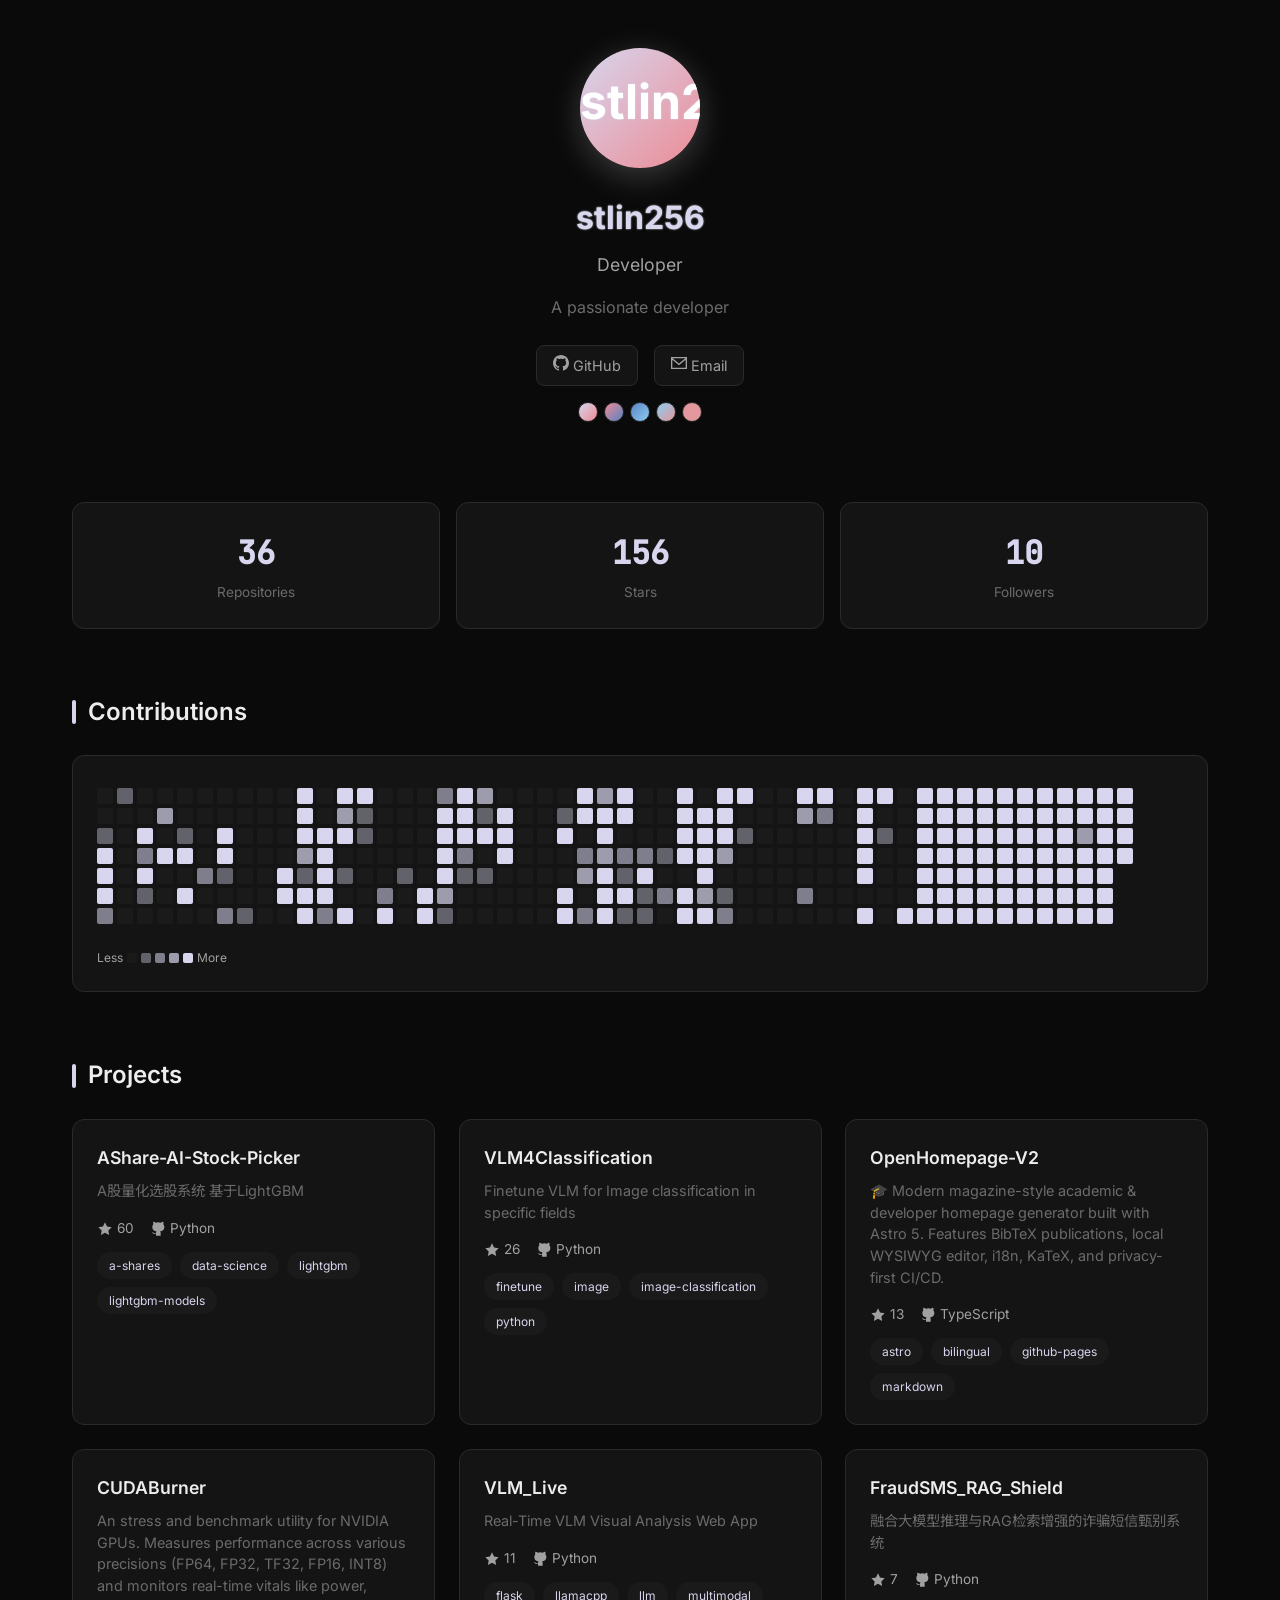
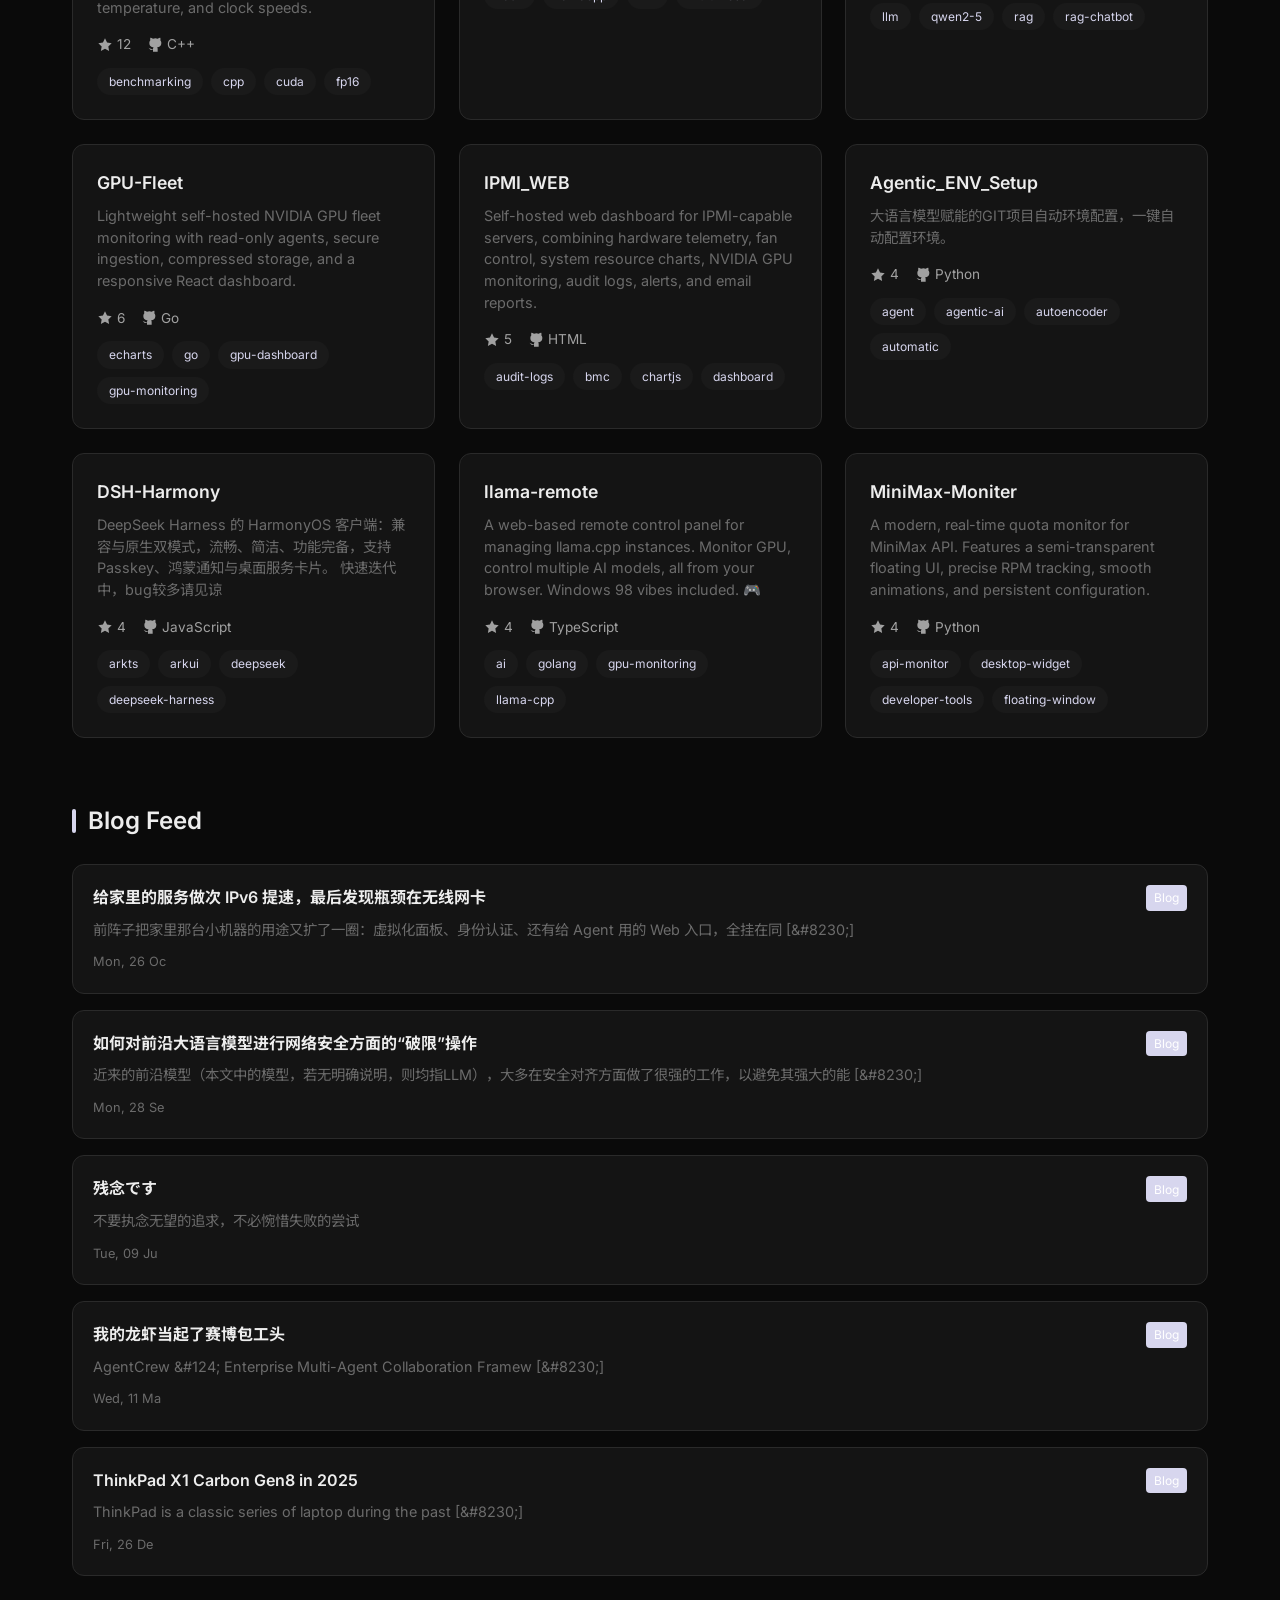
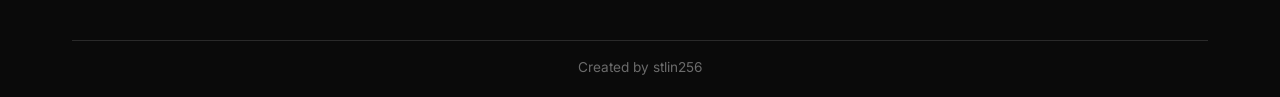
==== commit 2f22ca26: "deploy: c98217137fb2ddcba664c20211b975202f4ce685" ====
--- a/index.html
+++ b/index.html
@@ -1493,6 +1493,8 @@
                     
                         
                     
+                        
+                    
                 
                 <div class="contribution-grid">
                     
@@ -2420,7 +2422,9 @@
                         
                         <div class="contribution-day c17" data-date="2026-11-02" data-title="2026-11-02: 17 contributions"></div>
                         
-                        <div class="contribution-day c6" data-date="2026-11-03" data-title="2026-11-03: 6 contributions"></div>
+                        <div class="contribution-day c12" data-date="2026-11-03" data-title="2026-11-03: 12 contributions"></div>
+                        
+                        <div class="contribution-day c6" data-date="2026-11-04" data-title="2026-11-04: 6 contributions"></div>
                         
                     </div>
                     
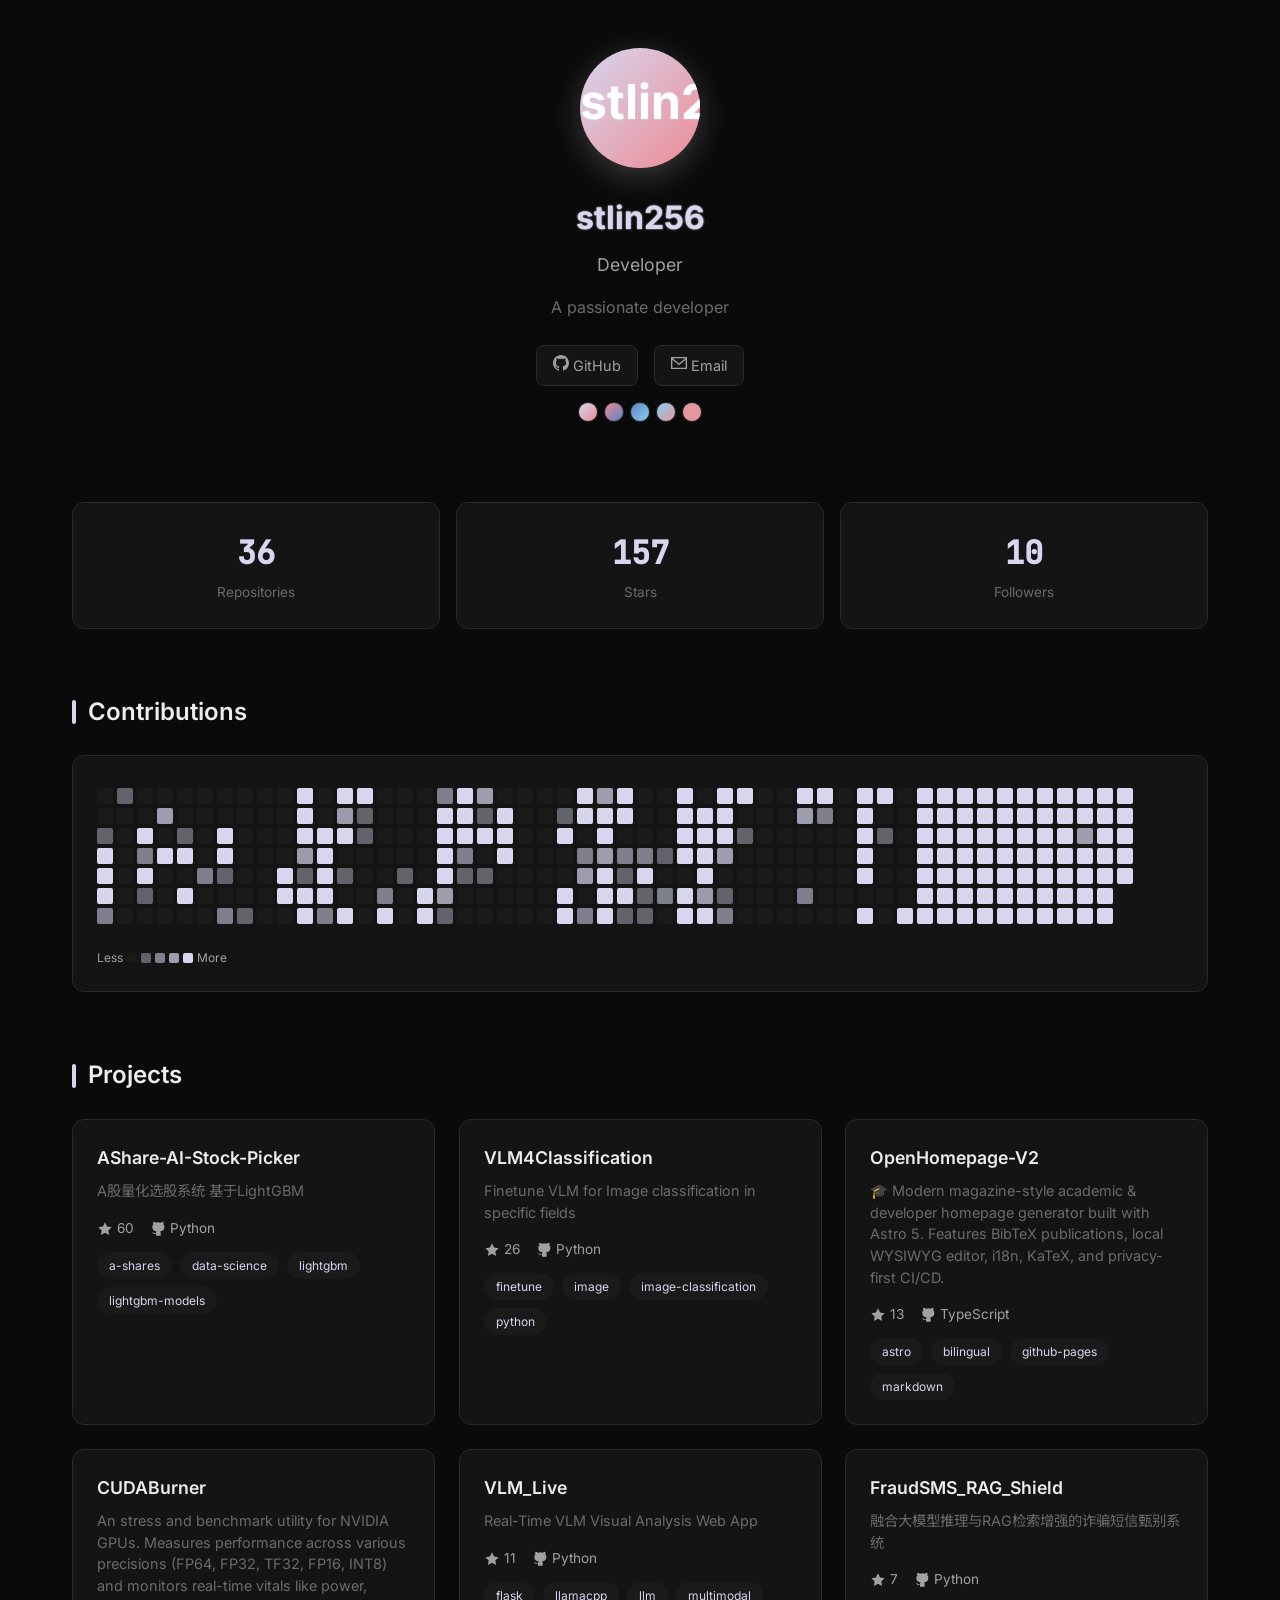
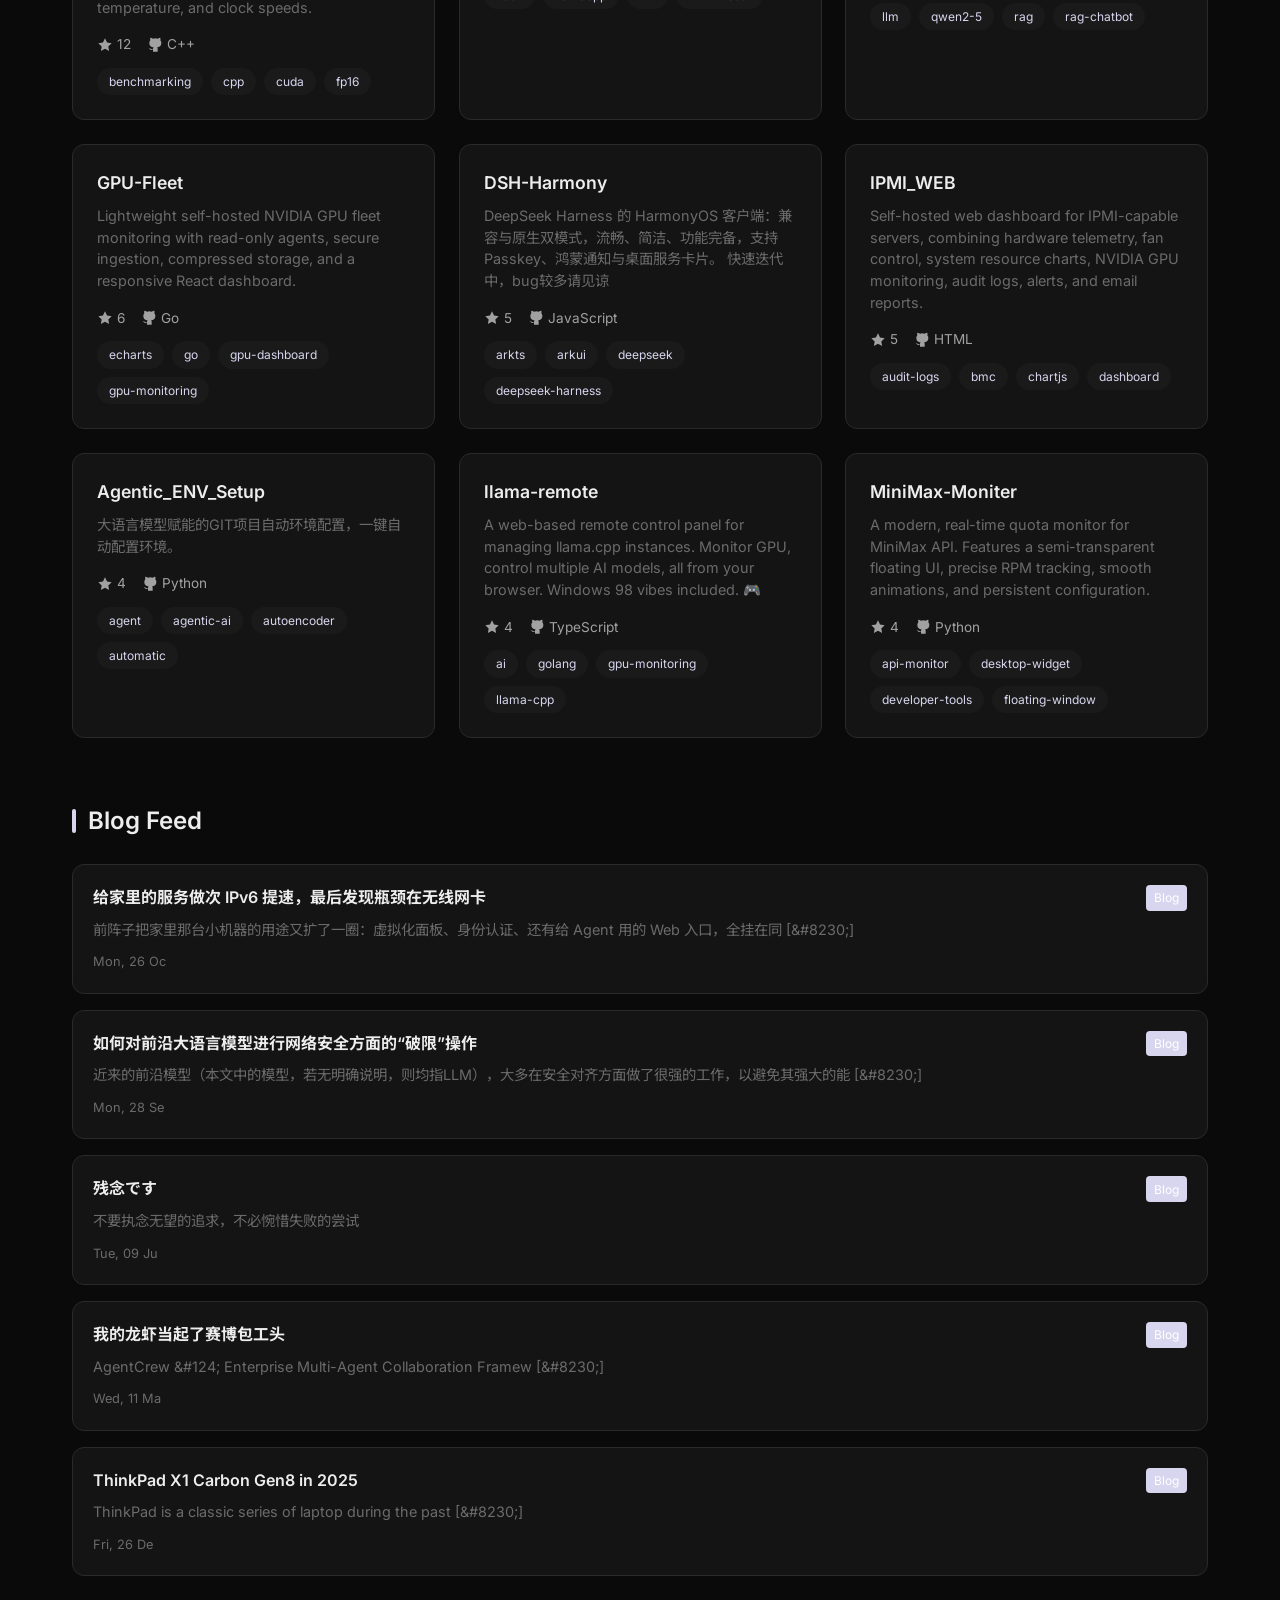
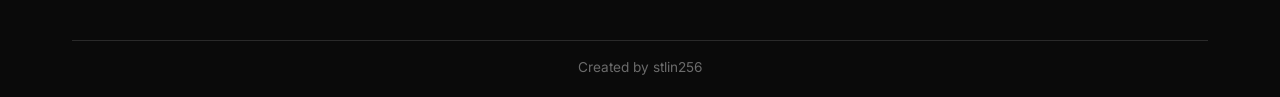
==== commit 79eda66a: "deploy: c98217137fb2ddcba664c20211b975202f4ce685" ====
--- a/index.html
+++ b/index.html
@@ -637,7 +637,7 @@
                 <div class="stat-label">Repositories</div>
             </div>
             <div class="stat-card animate-on-scroll">
-                <div class="stat-value">156</div>
+                <div class="stat-value">157</div>
                 <div class="stat-label">Stars</div>
             </div>
             <div class="stat-card animate-on-scroll">
@@ -1495,6 +1495,8 @@
                     
                         
                     
+                        
+                    
                 
                 <div class="contribution-grid">
                     
@@ -2424,7 +2426,9 @@
                         
                         <div class="contribution-day c12" data-date="2026-11-03" data-title="2026-11-03: 12 contributions"></div>
                         
-                        <div class="contribution-day c6" data-date="2026-11-04" data-title="2026-11-04: 6 contributions"></div>
+                        <div class="contribution-day c11" data-date="2026-11-04" data-title="2026-11-04: 11 contributions"></div>
+                        
+                        <div class="contribution-day c18" data-date="2026-11-05" data-title="2026-11-05: 18 contributions"></div>
                         
                     </div>
                     
@@ -2644,6 +2648,34 @@
                     
                 </div>
                 
+                <div class="project-card animate-on-scroll" onclick='showRepoModal("stlin256", "DSH-Harmony", "https://github.com/stlin256/DSH-Harmony")'>
+                    <div class="project-name">DSH-Harmony</div>
+                    <div class="project-desc">DeepSeek Harness 的 HarmonyOS 客户端：兼容与原生双模式，流畅、简洁、功能完备，支持 Passkey、鸿蒙通知与桌面服务卡片。 快速迭代中，bug较多请见谅</div>
+                    <div class="project-stats">
+                        <span class="project-stat">
+                            <svg viewBox="0 0 24 24" fill="currentColor"><path d="M12 2l3.09 6.26L22 9.27l-5 4.87 1.18 6.88L12 17.77l-6.18 3.25L7 14.14 2 9.27l6.91-1.01L12 2z"/></svg>
+                            5
+                        </span>
+                        <span class="project-stat">
+                            <svg viewBox="0 0 24 24" fill="currentColor"><path d="M9 19c-5 1.5-5-2.5-7-3m14 6v-3.87a3.37 3.37 0 0 0-.94-2.61c3.14-.35 6.44-1.54 6.44-7A5.44 5.44 0 0 0 20 4.77 5.07 5.07 0 0 0 19.91 1S18.73.65 16 2.48a13.38 13.38 0 0 0-7 0C6.27.65 5.09 1 5.09 1A5.07 5.07 0 0 0 5 4.77a5.44 5.44 0 0 0-1.5 3.78c0 5.42 3.3 6.61 6.44 7A3.37 3.37 0 0 0 9 18.13V22"/></svg>
+                            JavaScript
+                        </span>
+                    </div>
+                    
+                    <div class="project-topics">
+                        
+                        <span class="topic">arkts</span>
+                        
+                        <span class="topic">arkui</span>
+                        
+                        <span class="topic">deepseek</span>
+                        
+                        <span class="topic">deepseek-harness</span>
+                        
+                    </div>
+                    
+                </div>
+                
                 <div class="project-card animate-on-scroll" onclick='showRepoModal("stlin256", "IPMI_WEB", "https://github.com/stlin256/IPMI_WEB")'>
                     <div class="project-name">IPMI_WEB</div>
                     <div class="project-desc">Self-hosted web dashboard for IPMI-capable servers, combining hardware telemetry, fan control, system resource charts, NVIDIA GPU monitoring, audit logs, alerts, and email reports.</div>
@@ -2695,34 +2727,6 @@
                         <span class="topic">autoencoder</span>
                         
                         <span class="topic">automatic</span>
-                        
-                    </div>
-                    
-                </div>
-                
-                <div class="project-card animate-on-scroll" onclick='showRepoModal("stlin256", "DSH-Harmony", "https://github.com/stlin256/DSH-Harmony")'>
-                    <div class="project-name">DSH-Harmony</div>
-                    <div class="project-desc">DeepSeek Harness 的 HarmonyOS 客户端：兼容与原生双模式，流畅、简洁、功能完备，支持 Passkey、鸿蒙通知与桌面服务卡片。 快速迭代中，bug较多请见谅</div>
-                    <div class="project-stats">
-                        <span class="project-stat">
-                            <svg viewBox="0 0 24 24" fill="currentColor"><path d="M12 2l3.09 6.26L22 9.27l-5 4.87 1.18 6.88L12 17.77l-6.18 3.25L7 14.14 2 9.27l6.91-1.01L12 2z"/></svg>
-                            4
-                        </span>
-                        <span class="project-stat">
-                            <svg viewBox="0 0 24 24" fill="currentColor"><path d="M9 19c-5 1.5-5-2.5-7-3m14 6v-3.87a3.37 3.37 0 0 0-.94-2.61c3.14-.35 6.44-1.54 6.44-7A5.44 5.44 0 0 0 20 4.77 5.07 5.07 0 0 0 19.91 1S18.73.65 16 2.48a13.38 13.38 0 0 0-7 0C6.27.65 5.09 1 5.09 1A5.07 5.07 0 0 0 5 4.77a5.44 5.44 0 0 0-1.5 3.78c0 5.42 3.3 6.61 6.44 7A3.37 3.37 0 0 0 9 18.13V22"/></svg>
-                            JavaScript
-                        </span>
-                    </div>
-                    
-                    <div class="project-topics">
-                        
-                        <span class="topic">arkts</span>
-                        
-                        <span class="topic">arkui</span>
-                        
-                        <span class="topic">deepseek</span>
-                        
-                        <span class="topic">deepseek-harness</span>
                         
                     </div>
                     
@@ -3355,11 +3359,11 @@
             
             { owner: "stlin256", name: "GPU-Fleet" },
             
+            { owner: "stlin256", name: "DSH-Harmony" },
+            
             { owner: "stlin256", name: "IPMI_WEB" },
             
             { owner: "stlin256", name: "Agentic_ENV_Setup" },
-            
-            { owner: "stlin256", name: "DSH-Harmony" },
             
             { owner: "stlin256", name: "llama-remote" },
             
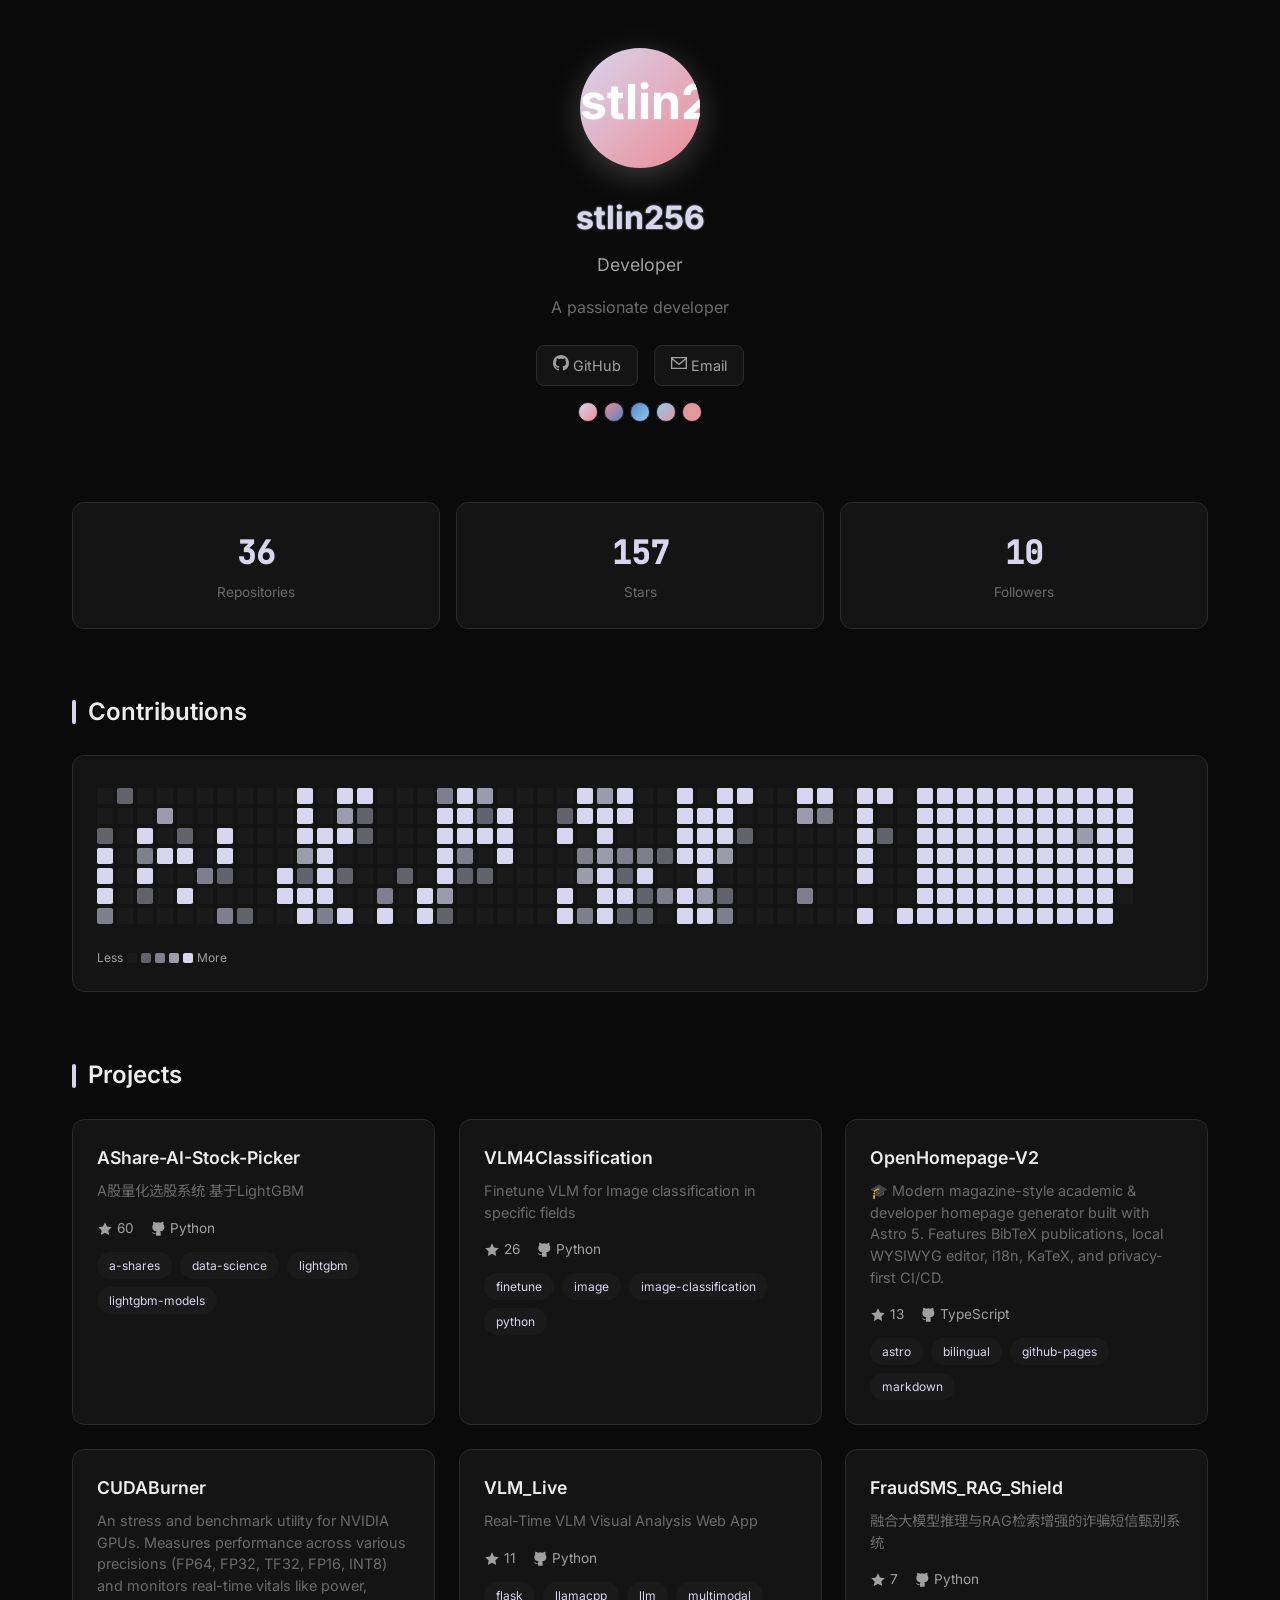
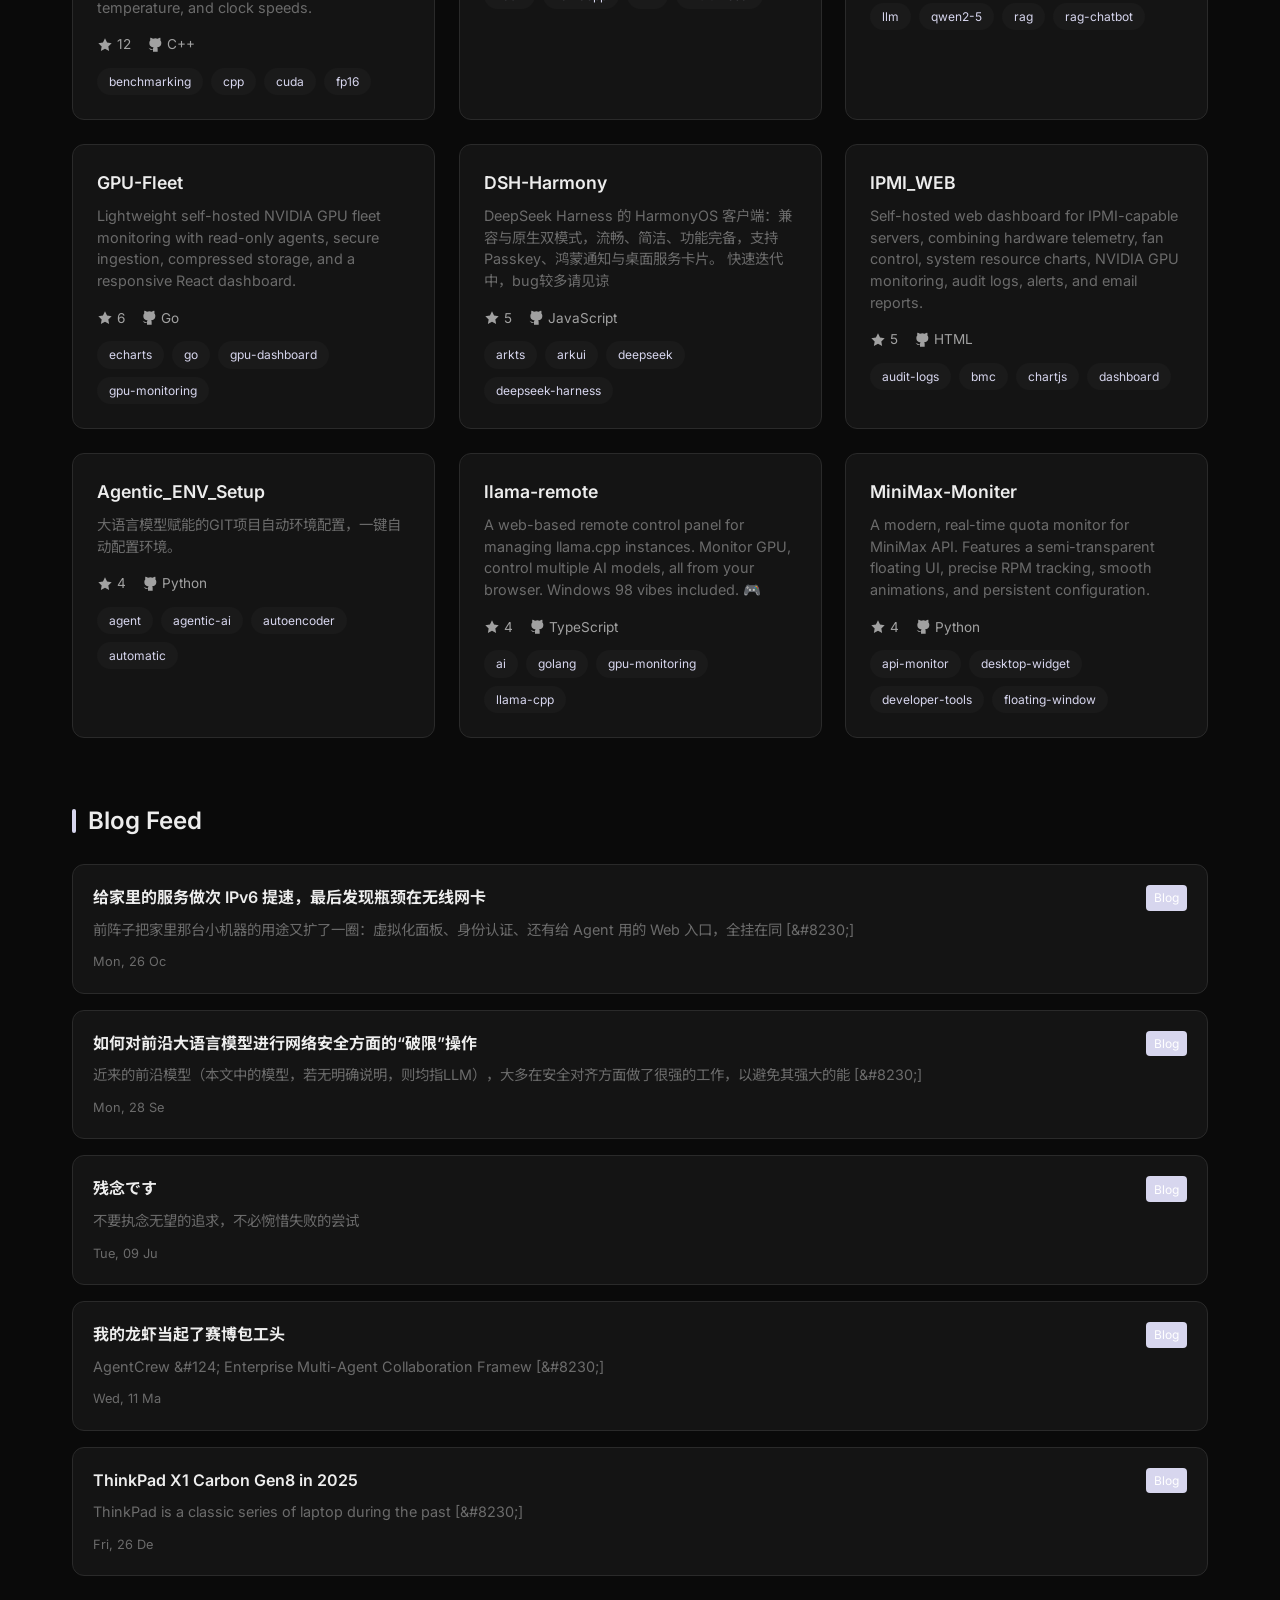
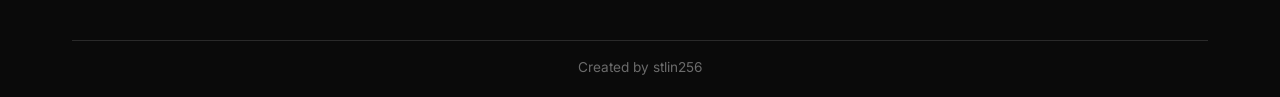
==== commit f6674e64: "deploy: c98217137fb2ddcba664c20211b975202f4ce685" ====
--- a/index.html
+++ b/index.html
@@ -1497,6 +1497,8 @@
                     
                         
                     
+                        
+                    
                 
                 <div class="contribution-grid">
                     
@@ -2428,7 +2430,9 @@
                         
                         <div class="contribution-day c11" data-date="2026-11-04" data-title="2026-11-04: 11 contributions"></div>
                         
-                        <div class="contribution-day c18" data-date="2026-11-05" data-title="2026-11-05: 18 contributions"></div>
+                        <div class="contribution-day c24" data-date="2026-11-05" data-title="2026-11-05: 24 contributions"></div>
+                        
+                        <div class="contribution-day c0" data-date="2026-11-06" data-title="2026-11-06: 0 contributions"></div>
                         
                     </div>
                     
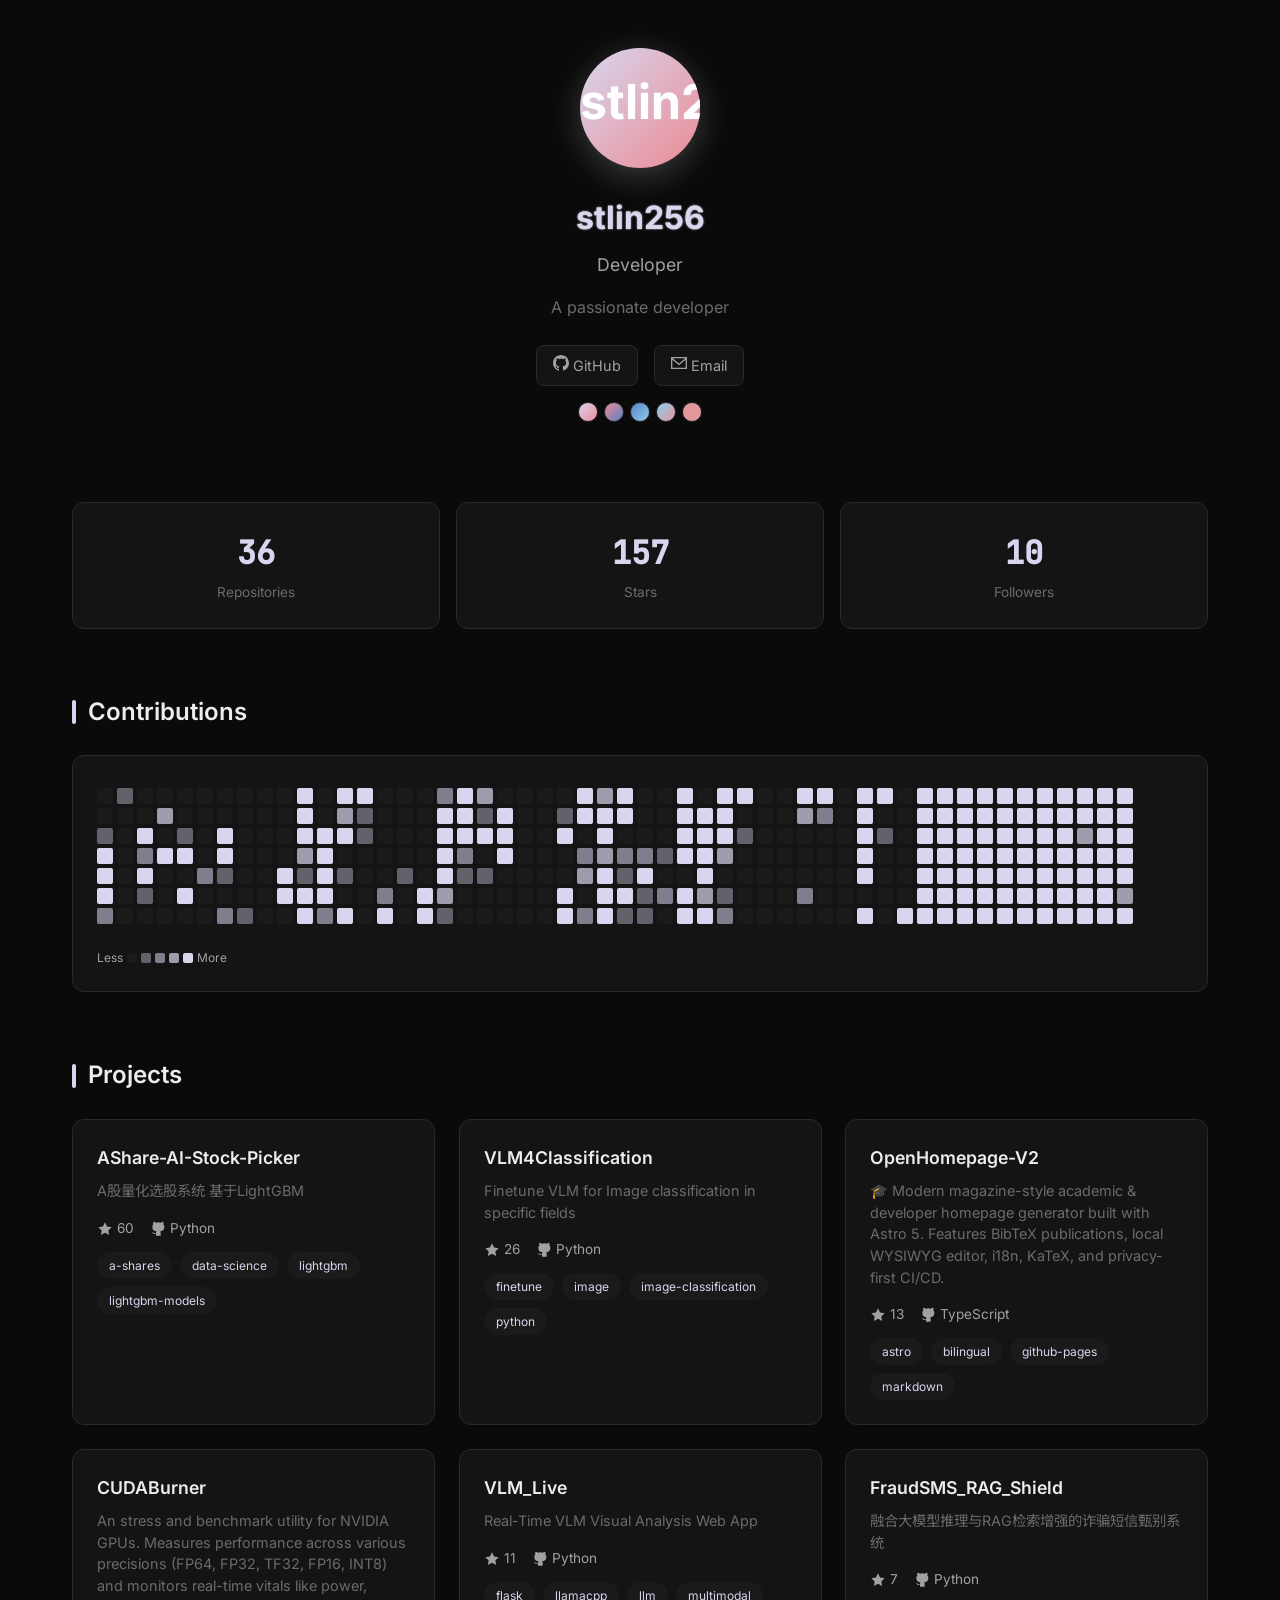
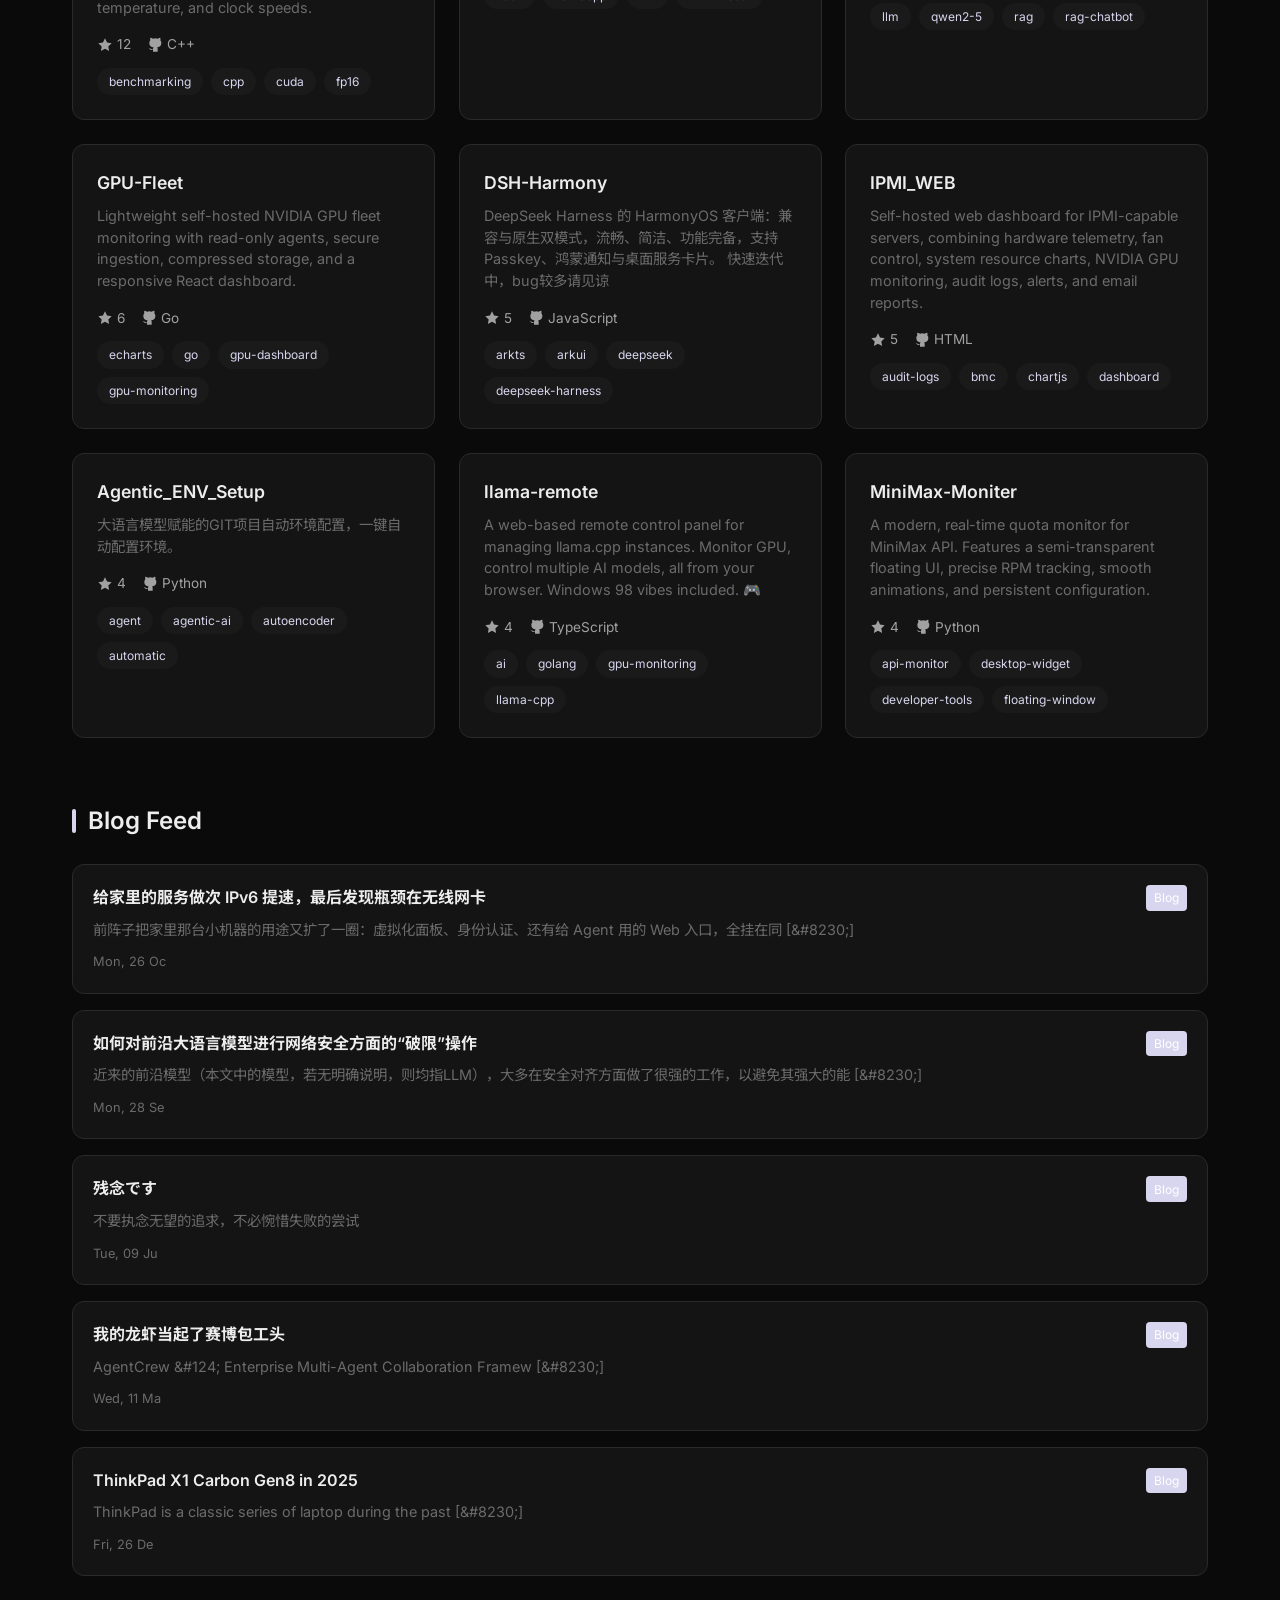
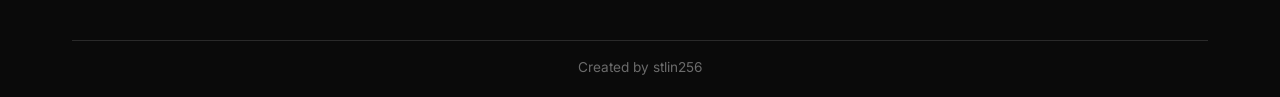
==== commit f26fcc51: "deploy: c98217137fb2ddcba664c20211b975202f4ce685" ====
--- a/index.html
+++ b/index.html
@@ -1499,6 +1499,8 @@
                     
                         
                     
+                        
+                    
                 
                 <div class="contribution-grid">
                     
@@ -2432,7 +2434,9 @@
                         
                         <div class="contribution-day c24" data-date="2026-11-05" data-title="2026-11-05: 24 contributions"></div>
                         
-                        <div class="contribution-day c0" data-date="2026-11-06" data-title="2026-11-06: 0 contributions"></div>
+                        <div class="contribution-day c3" data-date="2026-11-06" data-title="2026-11-06: 3 contributions"></div>
+                        
+                        <div class="contribution-day c4" data-date="2026-11-07" data-title="2026-11-07: 4 contributions"></div>
                         
                     </div>
                     
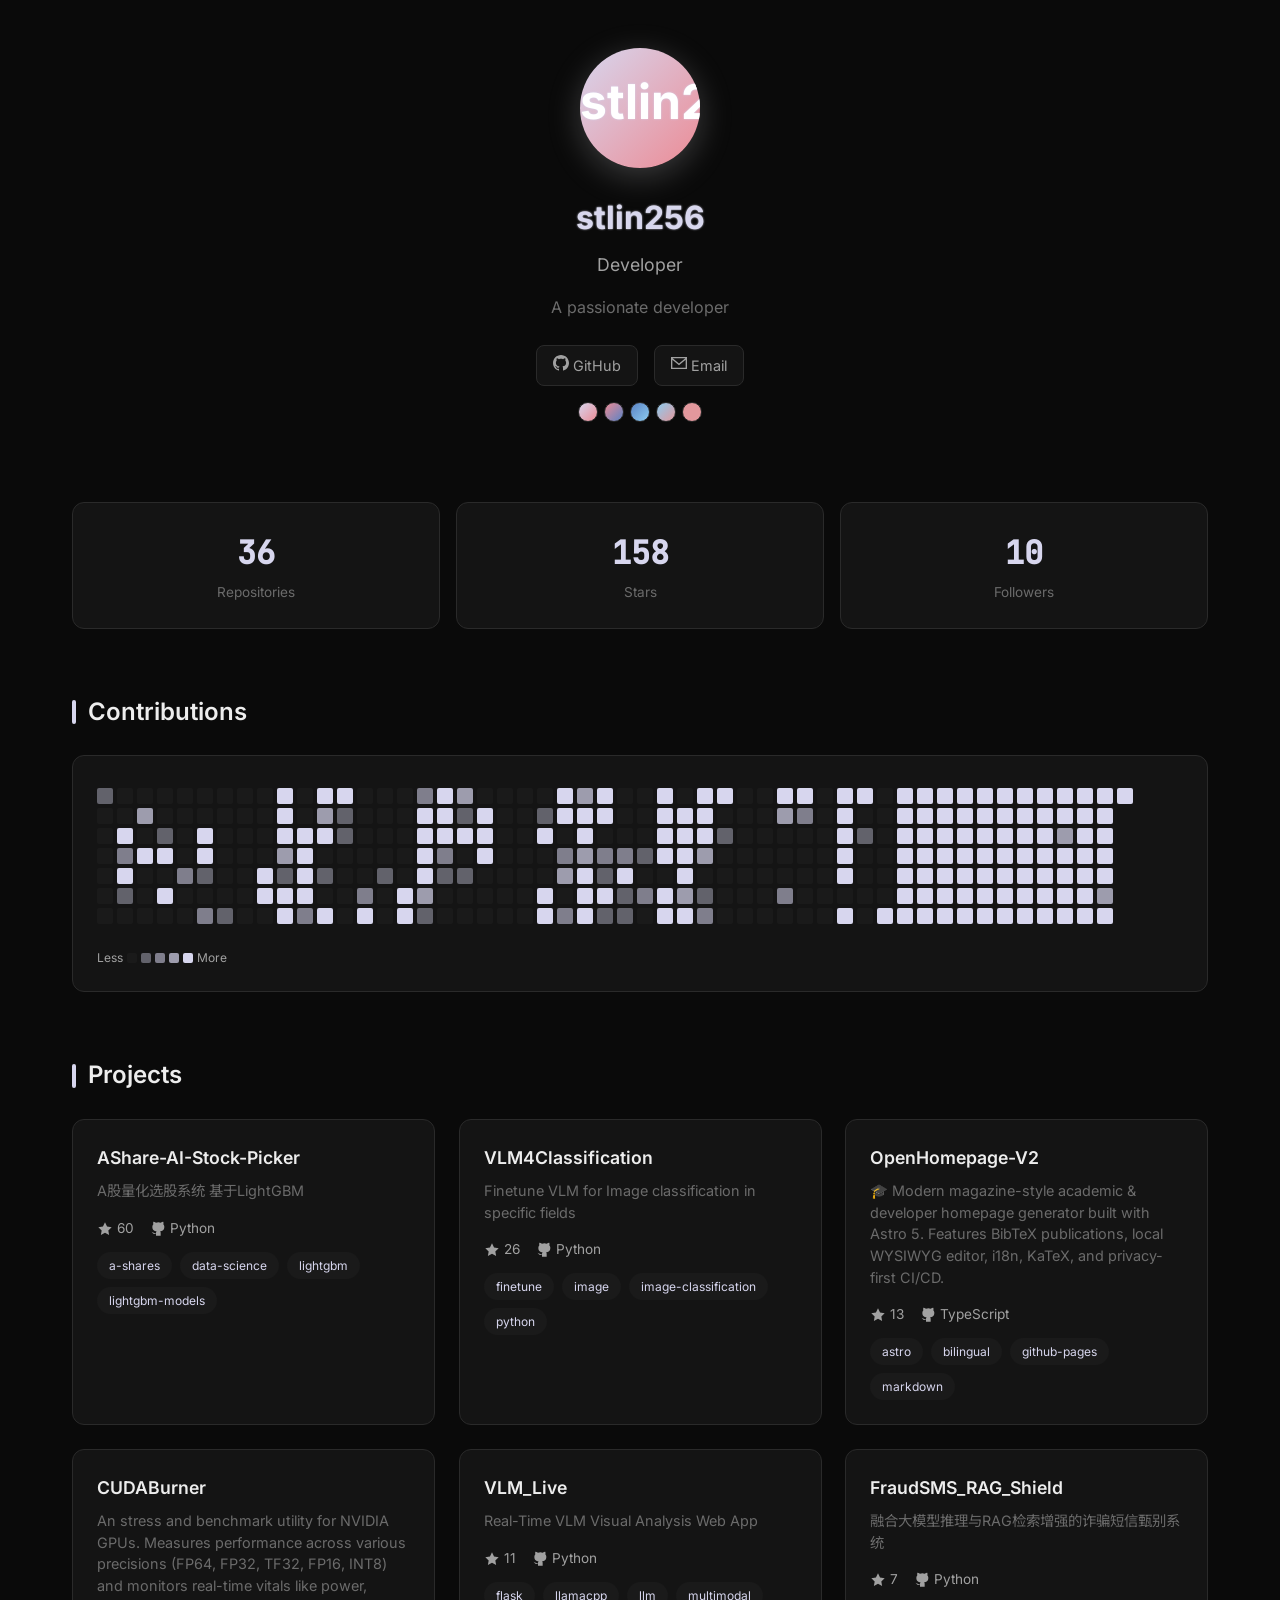
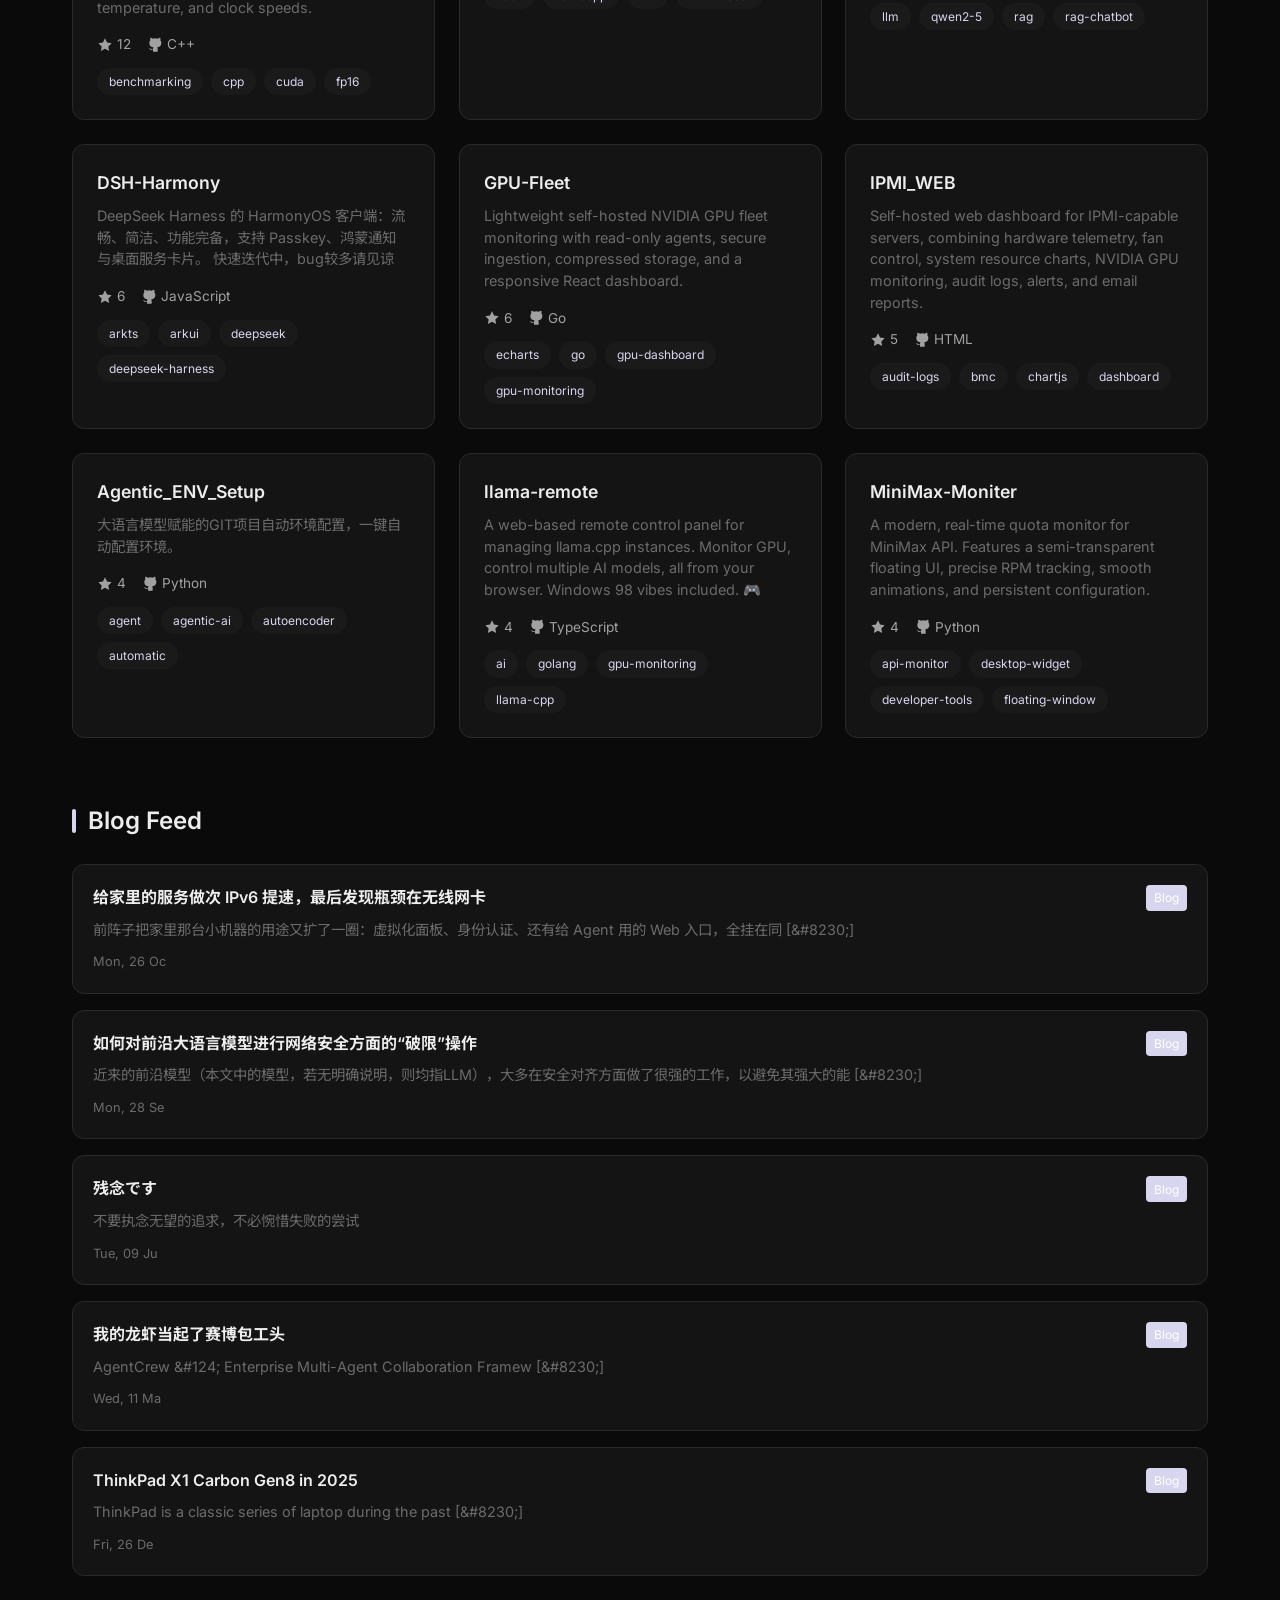
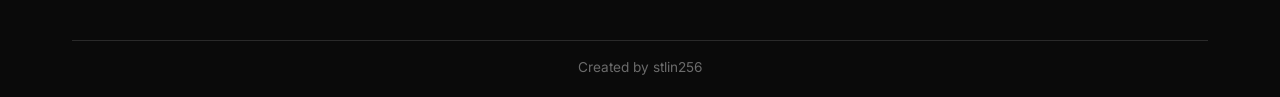
==== commit 66f7b02d: "deploy: c98217137fb2ddcba664c20211b975202f4ce685" ====
--- a/index.html
+++ b/index.html
@@ -637,7 +637,7 @@
                 <div class="stat-label">Repositories</div>
             </div>
             <div class="stat-card animate-on-scroll">
-                <div class="stat-value">157</div>
+                <div class="stat-value">158</div>
                 <div class="stat-label">Stars</div>
             </div>
             <div class="stat-card animate-on-scroll">
@@ -1489,41 +1489,11 @@
                     
                         
                     
-                        
-                    
-                        
-                    
-                        
-                    
-                        
-                    
-                        
-                    
-                        
-                    
                 
                 <div class="contribution-grid">
                     
                     <div class="contribution-week">
                         
-                        <div class="contribution-day c0" data-date="2025-11-09" data-title="2025-11-09: 0 contributions"></div>
-                        
-                        <div class="contribution-day c0" data-date="2025-11-10" data-title="2025-11-10: 0 contributions"></div>
-                        
-                        <div class="contribution-day c1" data-date="2025-11-11" data-title="2025-11-11: 1 contributions"></div>
-                        
-                        <div class="contribution-day c11" data-date="2025-11-12" data-title="2025-11-12: 11 contributions"></div>
-                        
-                        <div class="contribution-day c6" data-date="2025-11-13" data-title="2025-11-13: 6 contributions"></div>
-                        
-                        <div class="contribution-day c4" data-date="2025-11-14" data-title="2025-11-14: 4 contributions"></div>
-                        
-                        <div class="contribution-day c2" data-date="2025-11-15" data-title="2025-11-15: 2 contributions"></div>
-                        
-                    </div>
-                    
-                    <div class="contribution-week">
-                        
                         <div class="contribution-day c1" data-date="2025-11-16" data-title="2025-11-16: 1 contributions"></div>
                         
                         <div class="contribution-day c0" data-date="2025-11-17" data-title="2025-11-17: 0 contributions"></div>
@@ -2436,7 +2406,13 @@
                         
                         <div class="contribution-day c3" data-date="2026-11-06" data-title="2026-11-06: 3 contributions"></div>
                         
-                        <div class="contribution-day c4" data-date="2026-11-07" data-title="2026-11-07: 4 contributions"></div>
+                        <div class="contribution-day c18" data-date="2026-11-07" data-title="2026-11-07: 18 contributions"></div>
+                        
+                    </div>
+                    
+                    <div class="contribution-week">
+                        
+                        <div class="contribution-day c4" data-date="2026-11-08" data-title="2026-11-08: 4 contributions"></div>
                         
                     </div>
                     
@@ -2628,6 +2604,34 @@
                     
                 </div>
                 
+                <div class="project-card animate-on-scroll" onclick='showRepoModal("stlin256", "DSH-Harmony", "https://github.com/stlin256/DSH-Harmony")'>
+                    <div class="project-name">DSH-Harmony</div>
+                    <div class="project-desc">DeepSeek Harness 的 HarmonyOS 客户端：流畅、简洁、功能完备，支持 Passkey、鸿蒙通知与桌面服务卡片。 快速迭代中，bug较多请见谅</div>
+                    <div class="project-stats">
+                        <span class="project-stat">
+                            <svg viewBox="0 0 24 24" fill="currentColor"><path d="M12 2l3.09 6.26L22 9.27l-5 4.87 1.18 6.88L12 17.77l-6.18 3.25L7 14.14 2 9.27l6.91-1.01L12 2z"/></svg>
+                            6
+                        </span>
+                        <span class="project-stat">
+                            <svg viewBox="0 0 24 24" fill="currentColor"><path d="M9 19c-5 1.5-5-2.5-7-3m14 6v-3.87a3.37 3.37 0 0 0-.94-2.61c3.14-.35 6.44-1.54 6.44-7A5.44 5.44 0 0 0 20 4.77 5.07 5.07 0 0 0 19.91 1S18.73.65 16 2.48a13.38 13.38 0 0 0-7 0C6.27.65 5.09 1 5.09 1A5.07 5.07 0 0 0 5 4.77a5.44 5.44 0 0 0-1.5 3.78c0 5.42 3.3 6.61 6.44 7A3.37 3.37 0 0 0 9 18.13V22"/></svg>
+                            JavaScript
+                        </span>
+                    </div>
+                    
+                    <div class="project-topics">
+                        
+                        <span class="topic">arkts</span>
+                        
+                        <span class="topic">arkui</span>
+                        
+                        <span class="topic">deepseek</span>
+                        
+                        <span class="topic">deepseek-harness</span>
+                        
+                    </div>
+                    
+                </div>
+                
                 <div class="project-card animate-on-scroll" onclick='showRepoModal("stlin256", "GPU-Fleet", "https://github.com/stlin256/GPU-Fleet")'>
                     <div class="project-name">GPU-Fleet</div>
                     <div class="project-desc">Lightweight self-hosted NVIDIA GPU fleet monitoring with read-only agents, secure ingestion, compressed storage, and a responsive React dashboard.</div>
@@ -2651,34 +2655,6 @@
                         <span class="topic">gpu-dashboard</span>
                         
                         <span class="topic">gpu-monitoring</span>
-                        
-                    </div>
-                    
-                </div>
-                
-                <div class="project-card animate-on-scroll" onclick='showRepoModal("stlin256", "DSH-Harmony", "https://github.com/stlin256/DSH-Harmony")'>
-                    <div class="project-name">DSH-Harmony</div>
-                    <div class="project-desc">DeepSeek Harness 的 HarmonyOS 客户端：兼容与原生双模式，流畅、简洁、功能完备，支持 Passkey、鸿蒙通知与桌面服务卡片。 快速迭代中，bug较多请见谅</div>
-                    <div class="project-stats">
-                        <span class="project-stat">
-                            <svg viewBox="0 0 24 24" fill="currentColor"><path d="M12 2l3.09 6.26L22 9.27l-5 4.87 1.18 6.88L12 17.77l-6.18 3.25L7 14.14 2 9.27l6.91-1.01L12 2z"/></svg>
-                            5
-                        </span>
-                        <span class="project-stat">
-                            <svg viewBox="0 0 24 24" fill="currentColor"><path d="M9 19c-5 1.5-5-2.5-7-3m14 6v-3.87a3.37 3.37 0 0 0-.94-2.61c3.14-.35 6.44-1.54 6.44-7A5.44 5.44 0 0 0 20 4.77 5.07 5.07 0 0 0 19.91 1S18.73.65 16 2.48a13.38 13.38 0 0 0-7 0C6.27.65 5.09 1 5.09 1A5.07 5.07 0 0 0 5 4.77a5.44 5.44 0 0 0-1.5 3.78c0 5.42 3.3 6.61 6.44 7A3.37 3.37 0 0 0 9 18.13V22"/></svg>
-                            JavaScript
-                        </span>
-                    </div>
-                    
-                    <div class="project-topics">
-                        
-                        <span class="topic">arkts</span>
-                        
-                        <span class="topic">arkui</span>
-                        
-                        <span class="topic">deepseek</span>
-                        
-                        <span class="topic">deepseek-harness</span>
                         
                     </div>
                     
@@ -3365,9 +3341,9 @@
             
             { owner: "stlin256", name: "FraudSMS_RAG_Shield" },
             
+            { owner: "stlin256", name: "DSH-Harmony" },
+            
             { owner: "stlin256", name: "GPU-Fleet" },
-            
-            { owner: "stlin256", name: "DSH-Harmony" },
             
             { owner: "stlin256", name: "IPMI_WEB" },
             
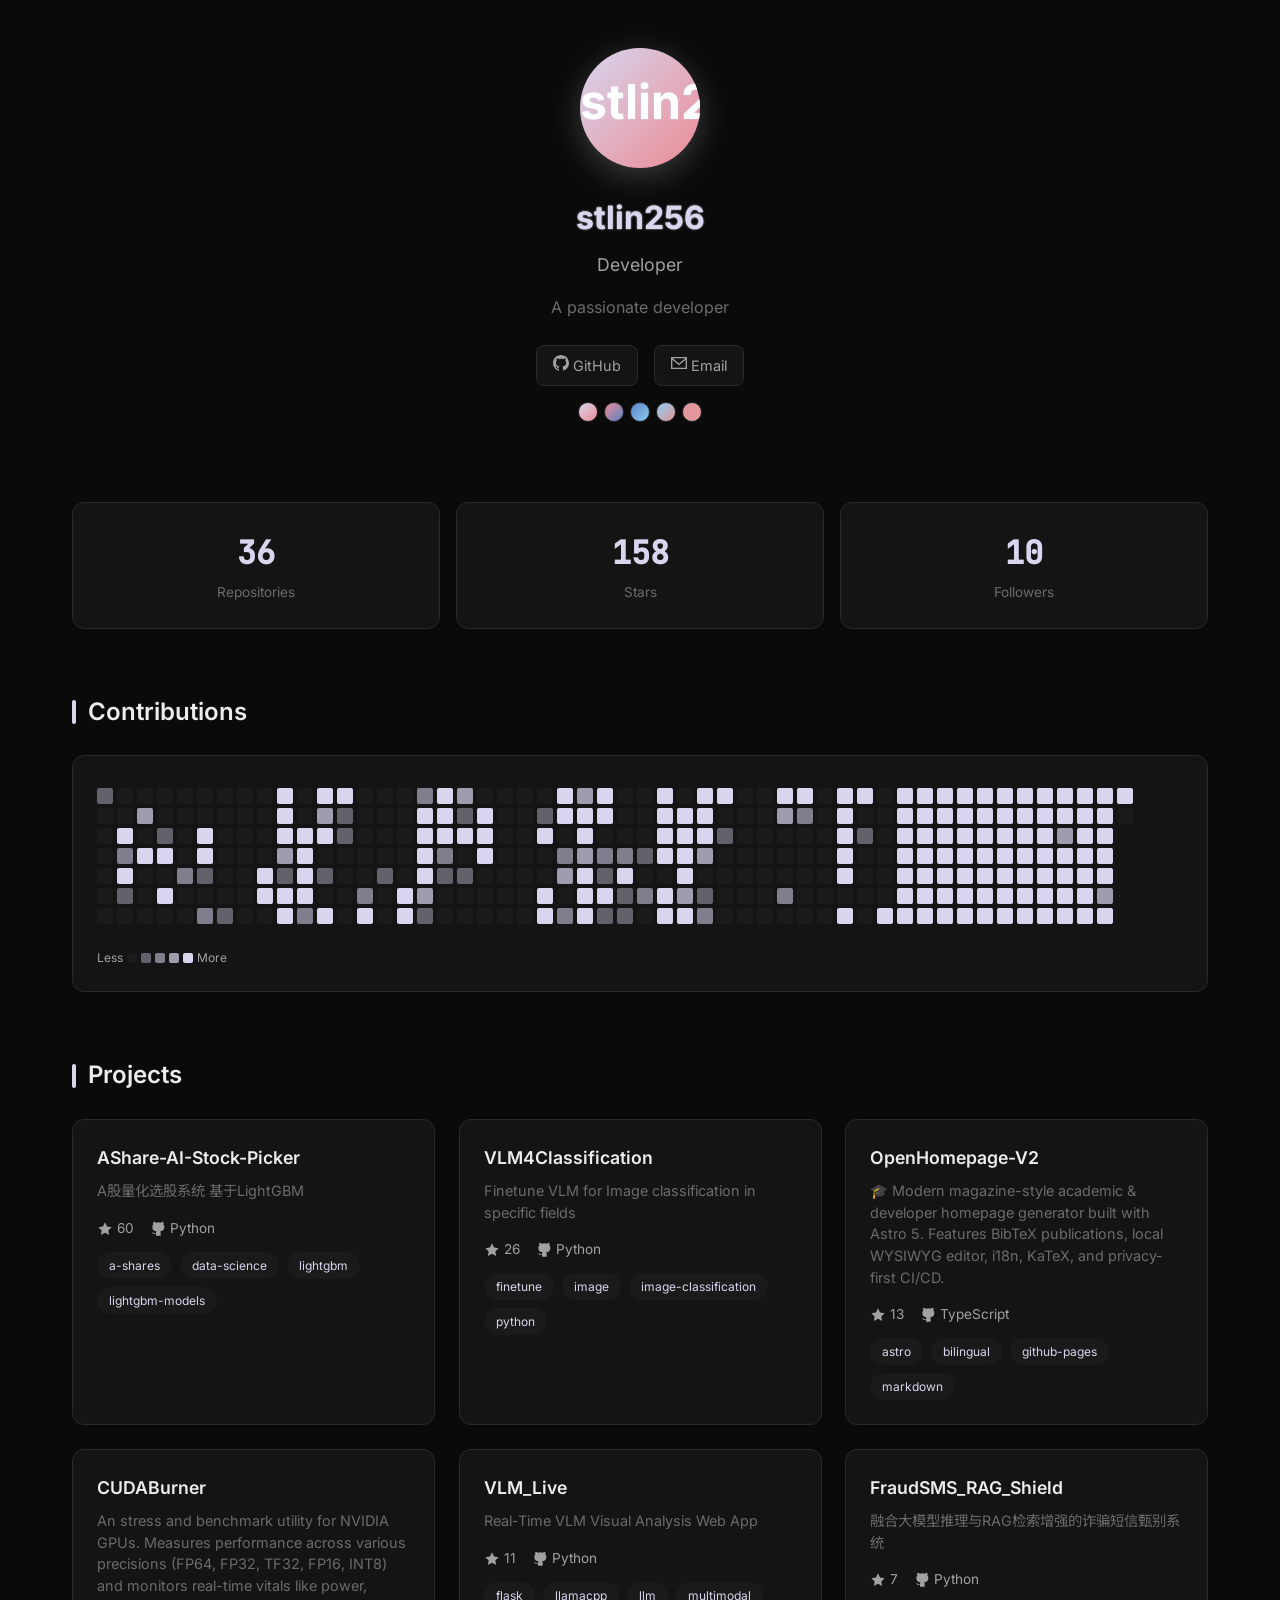
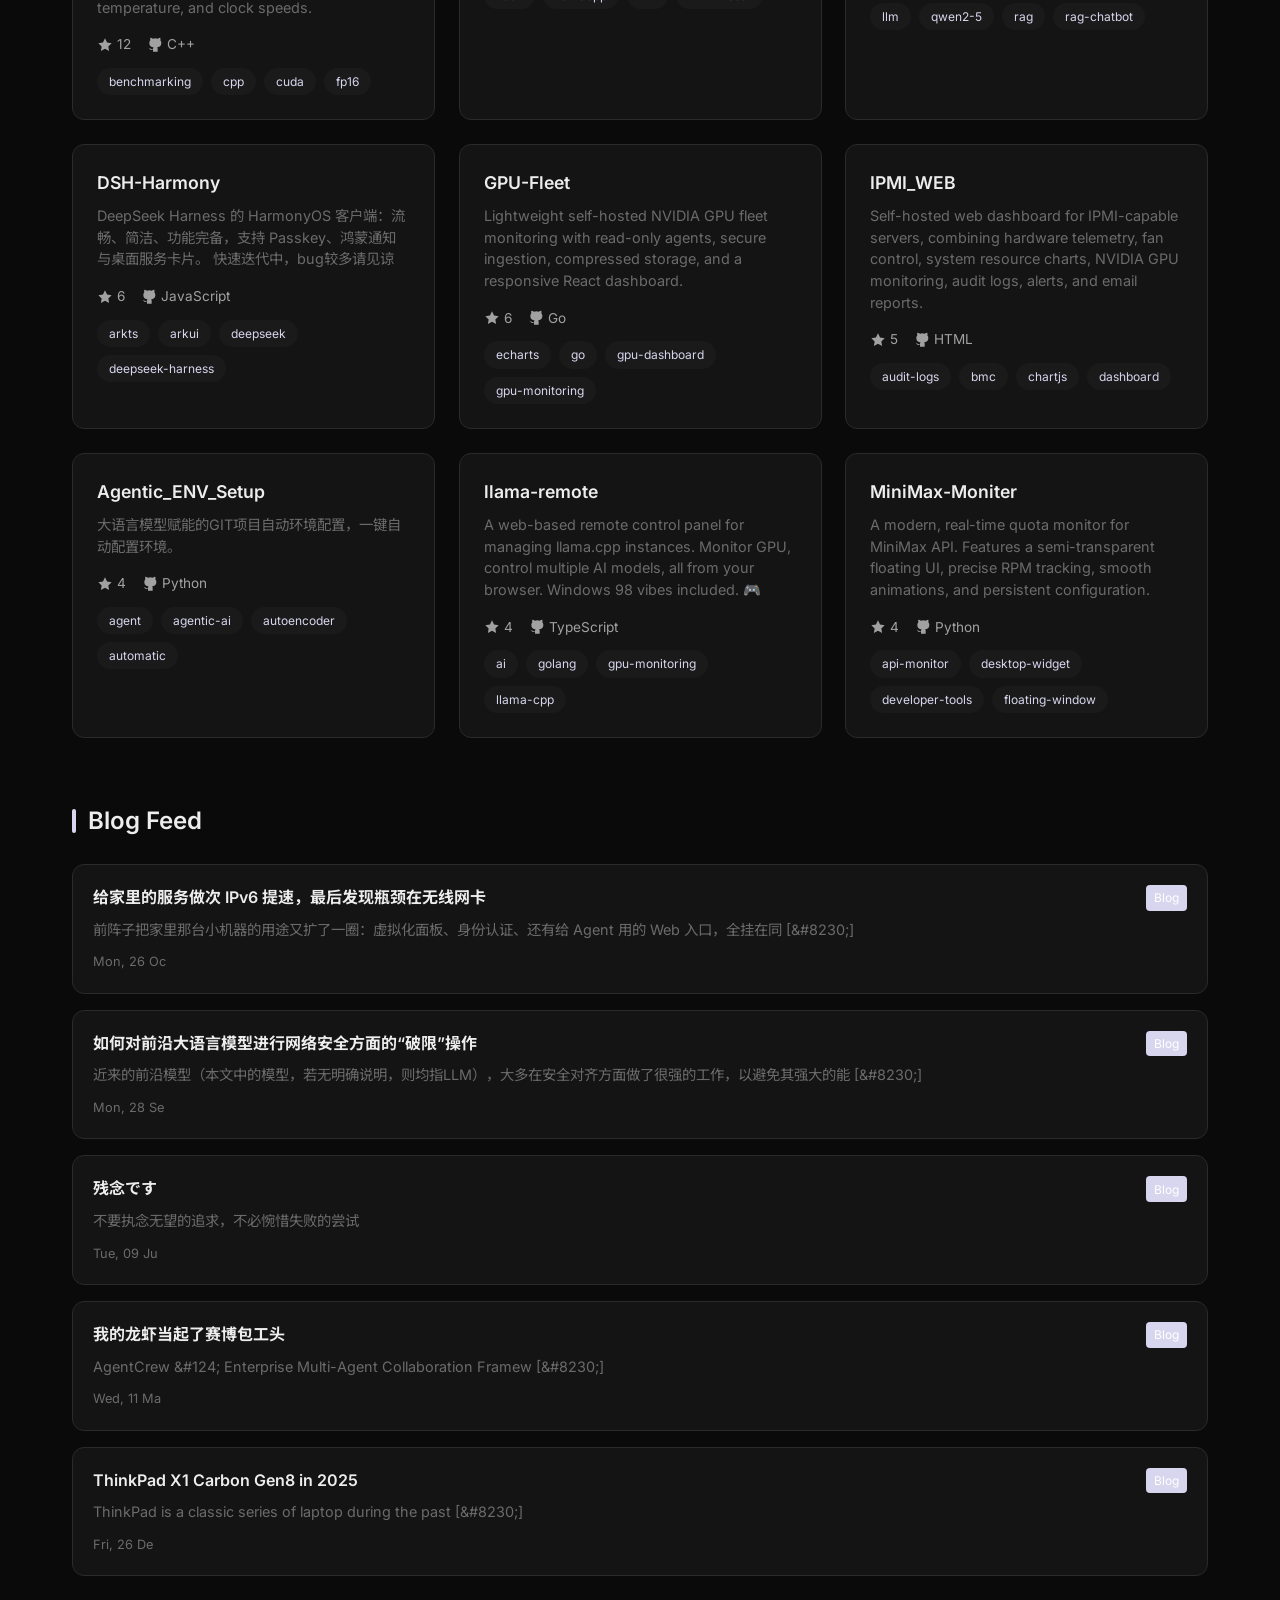
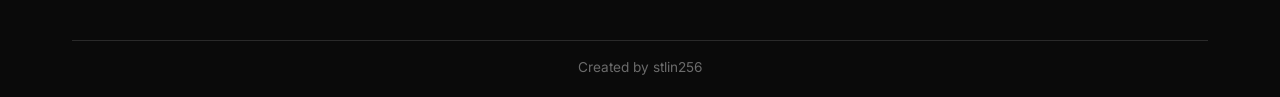
==== commit 11f93348: "deploy: c98217137fb2ddcba664c20211b975202f4ce685" ====
--- a/index.html
+++ b/index.html
@@ -1489,6 +1489,8 @@
                     
                         
                     
+                        
+                    
                 
                 <div class="contribution-grid">
                     
@@ -2412,7 +2414,9 @@
                     
                     <div class="contribution-week">
                         
-                        <div class="contribution-day c4" data-date="2026-11-08" data-title="2026-11-08: 4 contributions"></div>
+                        <div class="contribution-day c7" data-date="2026-11-08" data-title="2026-11-08: 7 contributions"></div>
+                        
+                        <div class="contribution-day c0" data-date="2026-11-09" data-title="2026-11-09: 0 contributions"></div>
                         
                     </div>
                     
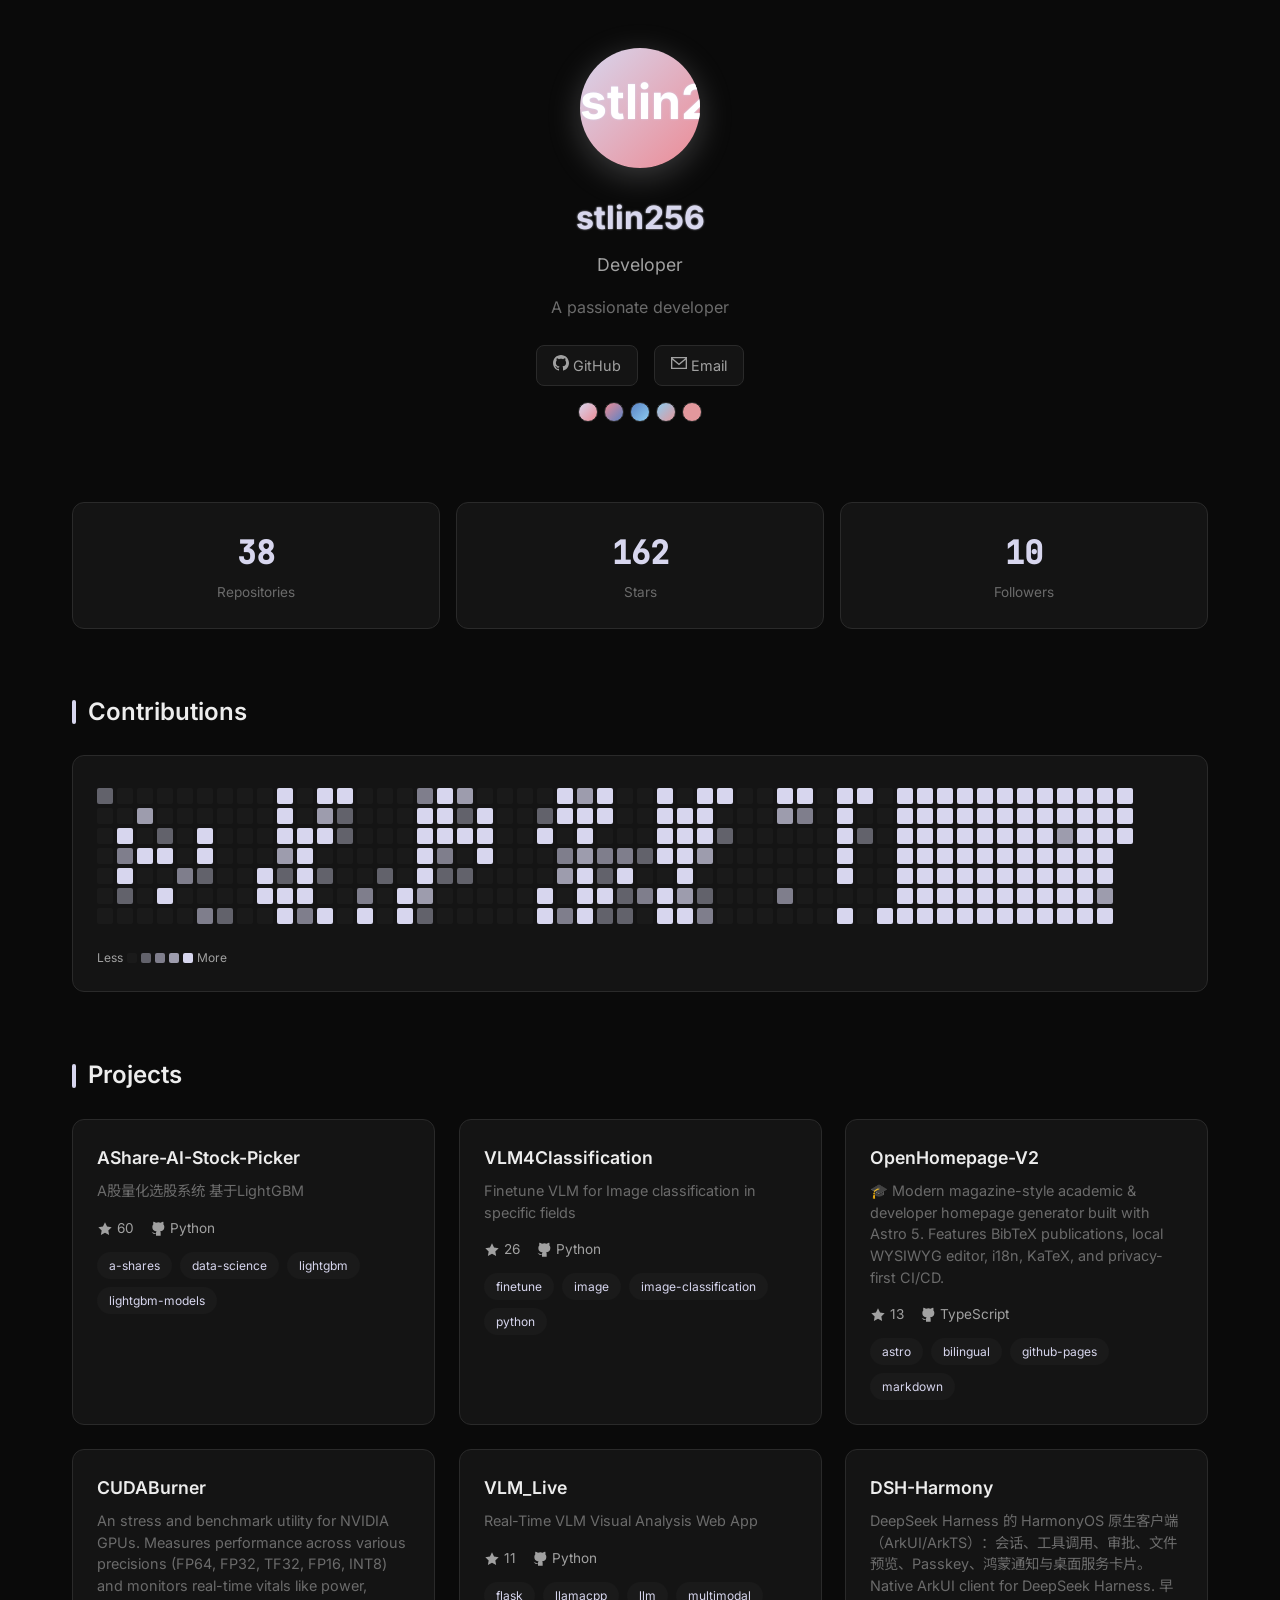
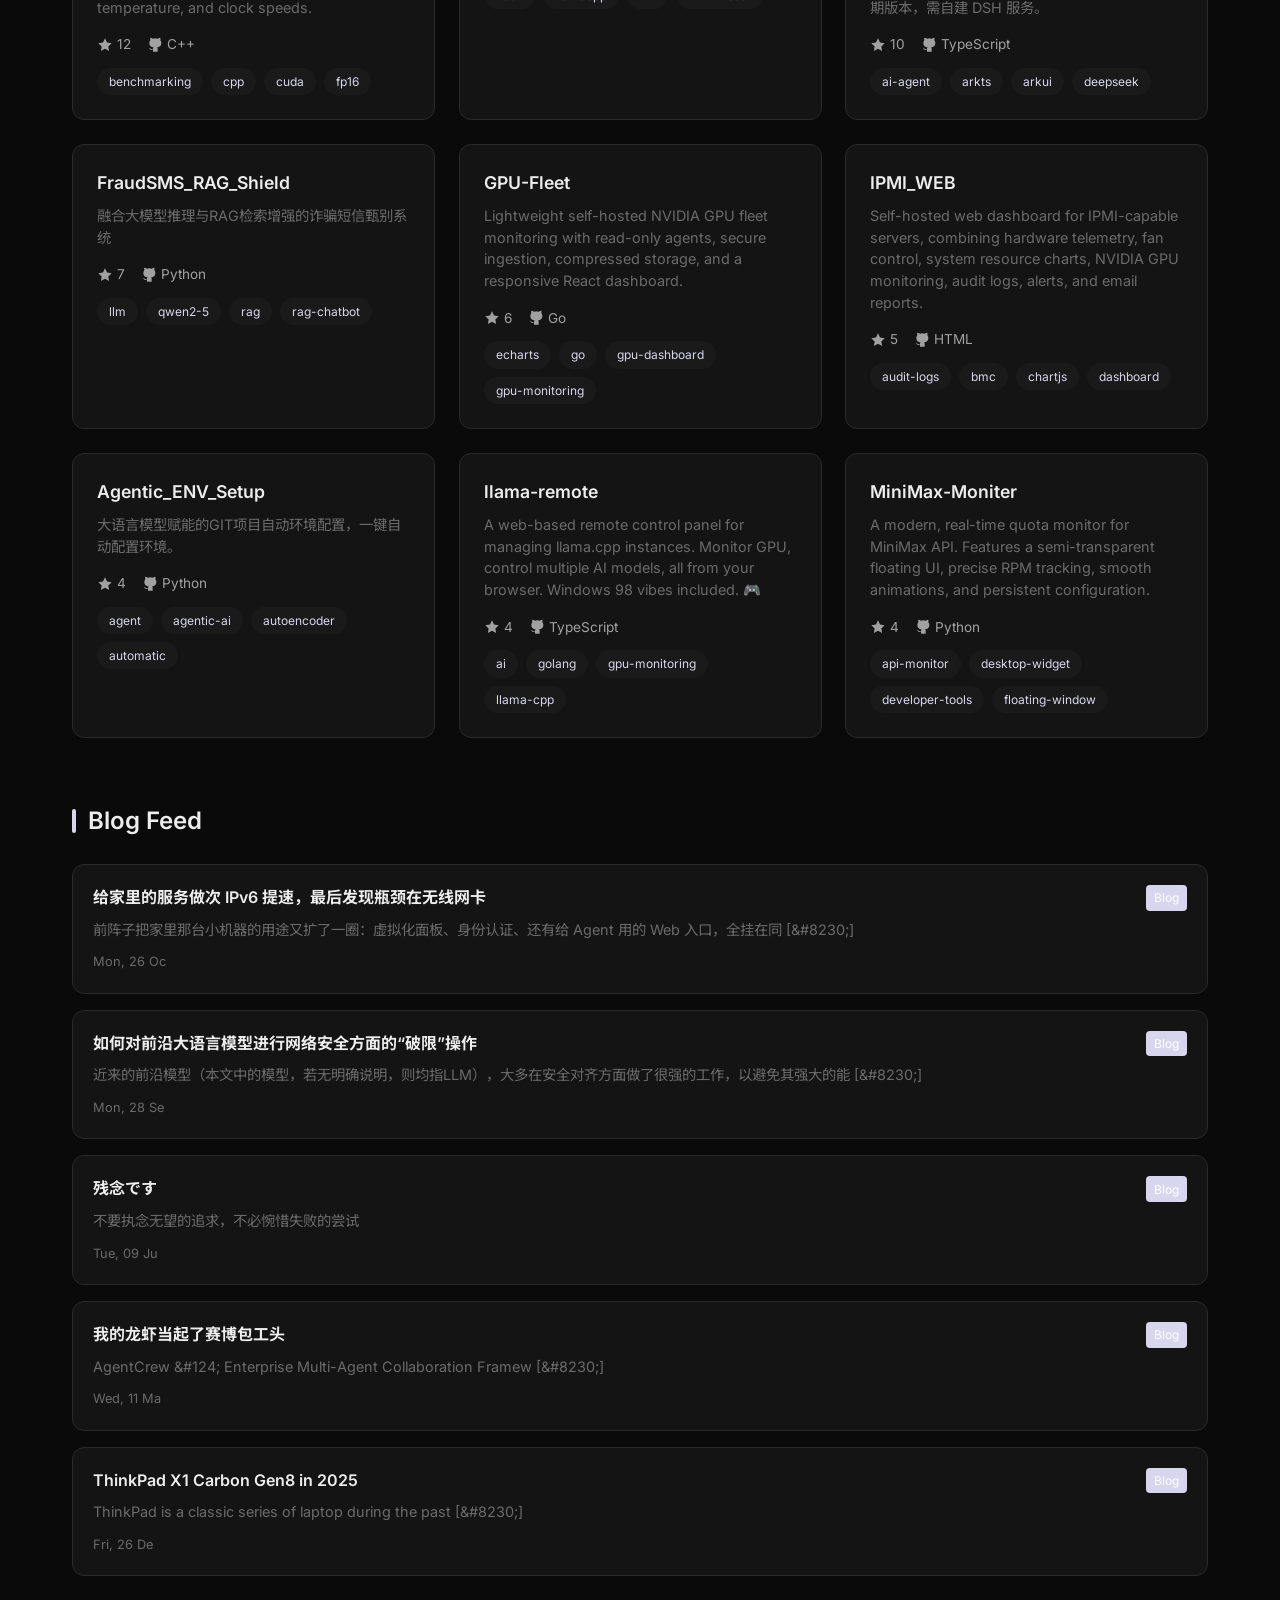
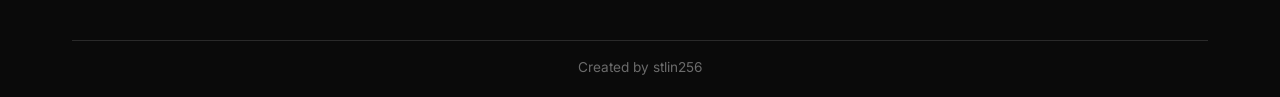
==== commit 2de79708: "deploy: c98217137fb2ddcba664c20211b975202f4ce685" ====
--- a/index.html
+++ b/index.html
@@ -633,11 +633,11 @@
         
         <div class="github-stats">
             <div class="stat-card animate-on-scroll">
-                <div class="stat-value">36</div>
+                <div class="stat-value">38</div>
                 <div class="stat-label">Repositories</div>
             </div>
             <div class="stat-card animate-on-scroll">
-                <div class="stat-value">158</div>
+                <div class="stat-value">162</div>
                 <div class="stat-label">Stars</div>
             </div>
             <div class="stat-card animate-on-scroll">
@@ -1491,6 +1491,8 @@
                     
                         
                     
+                        
+                    
                 
                 <div class="contribution-grid">
                     
@@ -2416,7 +2418,9 @@
                         
                         <div class="contribution-day c7" data-date="2026-11-08" data-title="2026-11-08: 7 contributions"></div>
                         
-                        <div class="contribution-day c0" data-date="2026-11-09" data-title="2026-11-09: 0 contributions"></div>
+                        <div class="contribution-day c4" data-date="2026-11-09" data-title="2026-11-09: 4 contributions"></div>
+                        
+                        <div class="contribution-day c9" data-date="2026-11-10" data-title="2026-11-10: 9 contributions"></div>
                         
                     </div>
                     
@@ -2580,6 +2584,34 @@
                     
                 </div>
                 
+                <div class="project-card animate-on-scroll" onclick='showRepoModal("stlin256", "DSH-Harmony", "https://github.com/stlin256/DSH-Harmony")'>
+                    <div class="project-name">DSH-Harmony</div>
+                    <div class="project-desc">DeepSeek Harness 的 HarmonyOS 原生客户端（ArkUI/ArkTS）：会话、工具调用、审批、文件预览、Passkey、鸿蒙通知与桌面服务卡片。Native ArkUI client for DeepSeek Harness. 早期版本，需自建 DSH 服务。</div>
+                    <div class="project-stats">
+                        <span class="project-stat">
+                            <svg viewBox="0 0 24 24" fill="currentColor"><path d="M12 2l3.09 6.26L22 9.27l-5 4.87 1.18 6.88L12 17.77l-6.18 3.25L7 14.14 2 9.27l6.91-1.01L12 2z"/></svg>
+                            10
+                        </span>
+                        <span class="project-stat">
+                            <svg viewBox="0 0 24 24" fill="currentColor"><path d="M9 19c-5 1.5-5-2.5-7-3m14 6v-3.87a3.37 3.37 0 0 0-.94-2.61c3.14-.35 6.44-1.54 6.44-7A5.44 5.44 0 0 0 20 4.77 5.07 5.07 0 0 0 19.91 1S18.73.65 16 2.48a13.38 13.38 0 0 0-7 0C6.27.65 5.09 1 5.09 1A5.07 5.07 0 0 0 5 4.77a5.44 5.44 0 0 0-1.5 3.78c0 5.42 3.3 6.61 6.44 7A3.37 3.37 0 0 0 9 18.13V22"/></svg>
+                            TypeScript
+                        </span>
+                    </div>
+                    
+                    <div class="project-topics">
+                        
+                        <span class="topic">ai-agent</span>
+                        
+                        <span class="topic">arkts</span>
+                        
+                        <span class="topic">arkui</span>
+                        
+                        <span class="topic">deepseek</span>
+                        
+                    </div>
+                    
+                </div>
+                
                 <div class="project-card animate-on-scroll" onclick='showRepoModal("stlin256", "FraudSMS_RAG_Shield", "https://github.com/stlin256/FraudSMS_RAG_Shield")'>
                     <div class="project-name">FraudSMS_RAG_Shield</div>
                     <div class="project-desc">融合大模型推理与RAG检索增强的诈骗短信甄别系统</div>
@@ -2603,34 +2635,6 @@
                         <span class="topic">rag</span>
                         
                         <span class="topic">rag-chatbot</span>
-                        
-                    </div>
-                    
-                </div>
-                
-                <div class="project-card animate-on-scroll" onclick='showRepoModal("stlin256", "DSH-Harmony", "https://github.com/stlin256/DSH-Harmony")'>
-                    <div class="project-name">DSH-Harmony</div>
-                    <div class="project-desc">DeepSeek Harness 的 HarmonyOS 客户端：流畅、简洁、功能完备，支持 Passkey、鸿蒙通知与桌面服务卡片。 快速迭代中，bug较多请见谅</div>
-                    <div class="project-stats">
-                        <span class="project-stat">
-                            <svg viewBox="0 0 24 24" fill="currentColor"><path d="M12 2l3.09 6.26L22 9.27l-5 4.87 1.18 6.88L12 17.77l-6.18 3.25L7 14.14 2 9.27l6.91-1.01L12 2z"/></svg>
-                            6
-                        </span>
-                        <span class="project-stat">
-                            <svg viewBox="0 0 24 24" fill="currentColor"><path d="M9 19c-5 1.5-5-2.5-7-3m14 6v-3.87a3.37 3.37 0 0 0-.94-2.61c3.14-.35 6.44-1.54 6.44-7A5.44 5.44 0 0 0 20 4.77 5.07 5.07 0 0 0 19.91 1S18.73.65 16 2.48a13.38 13.38 0 0 0-7 0C6.27.65 5.09 1 5.09 1A5.07 5.07 0 0 0 5 4.77a5.44 5.44 0 0 0-1.5 3.78c0 5.42 3.3 6.61 6.44 7A3.37 3.37 0 0 0 9 18.13V22"/></svg>
-                            JavaScript
-                        </span>
-                    </div>
-                    
-                    <div class="project-topics">
-                        
-                        <span class="topic">arkts</span>
-                        
-                        <span class="topic">arkui</span>
-                        
-                        <span class="topic">deepseek</span>
-                        
-                        <span class="topic">deepseek-harness</span>
                         
                     </div>
                     
@@ -3343,9 +3347,9 @@
             
             { owner: "stlin256", name: "VLM_Live" },
             
+            { owner: "stlin256", name: "DSH-Harmony" },
+            
             { owner: "stlin256", name: "FraudSMS_RAG_Shield" },
-            
-            { owner: "stlin256", name: "DSH-Harmony" },
             
             { owner: "stlin256", name: "GPU-Fleet" },
             
